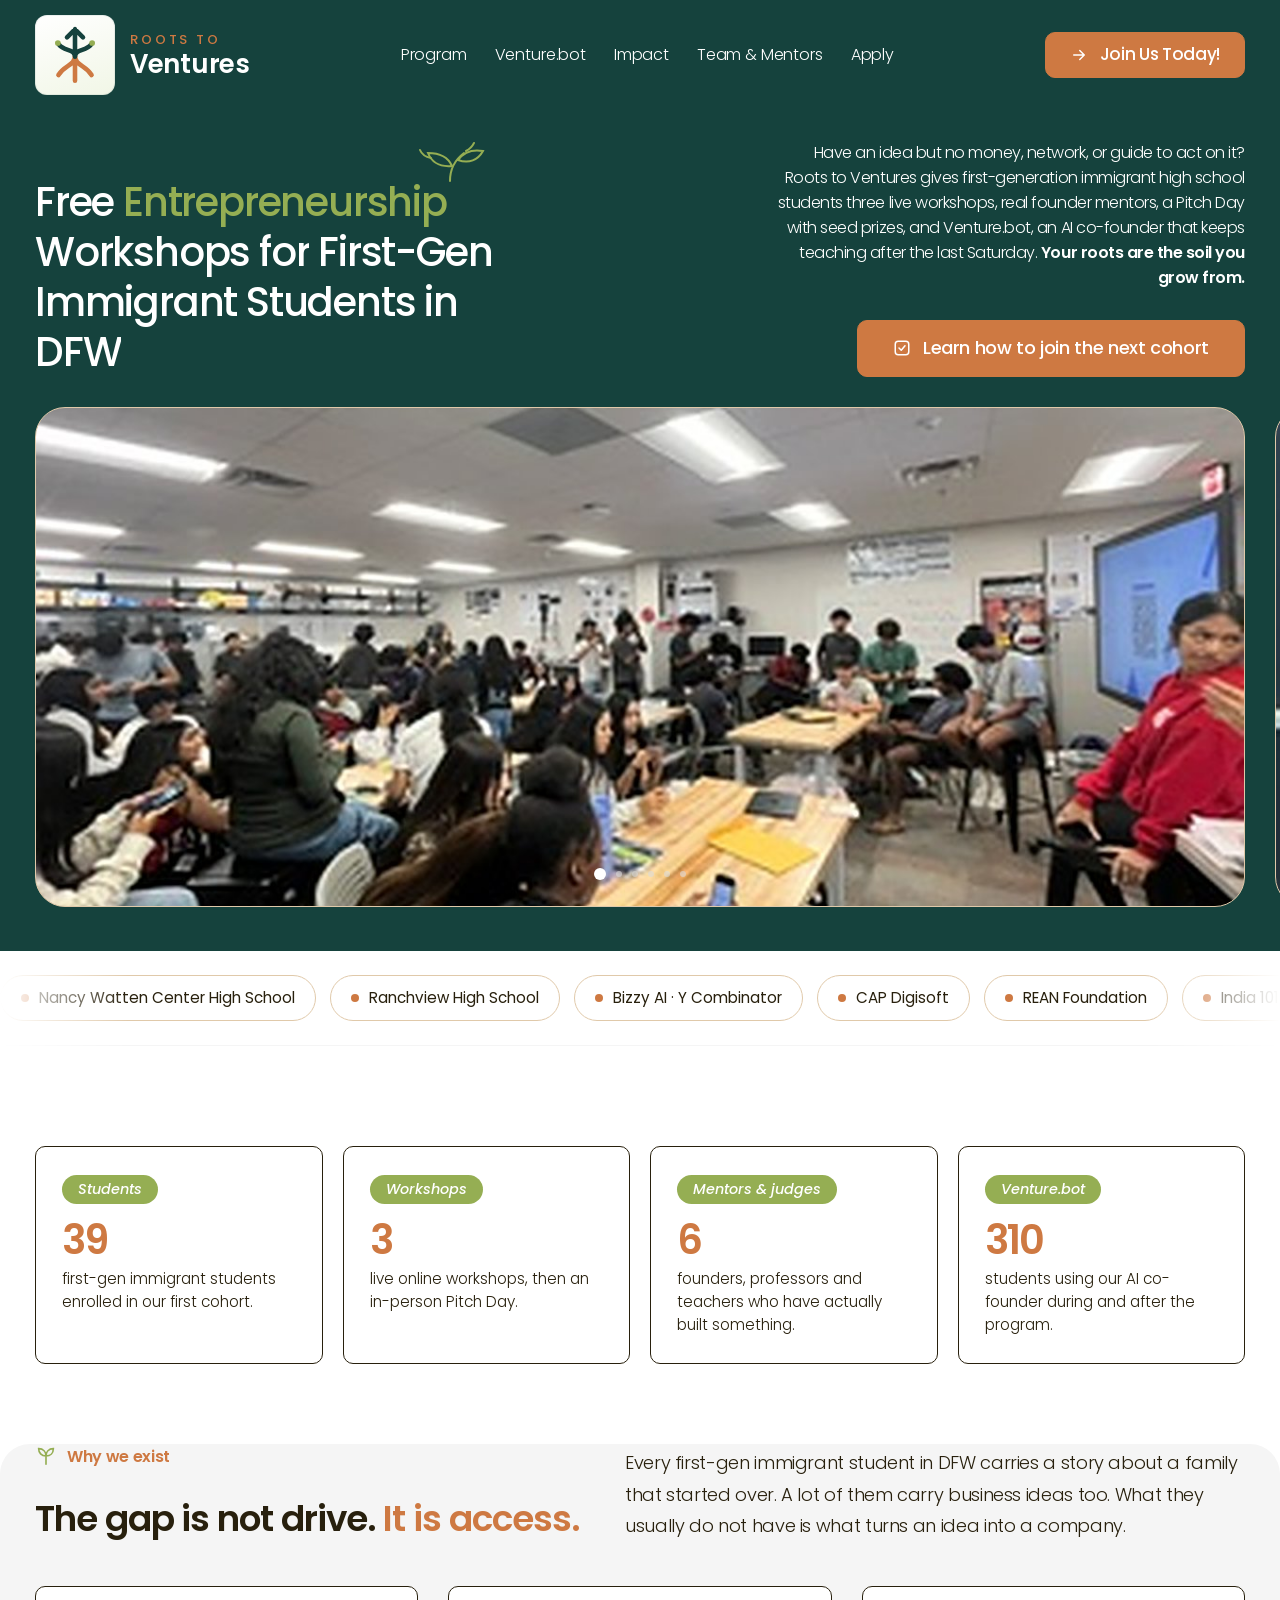
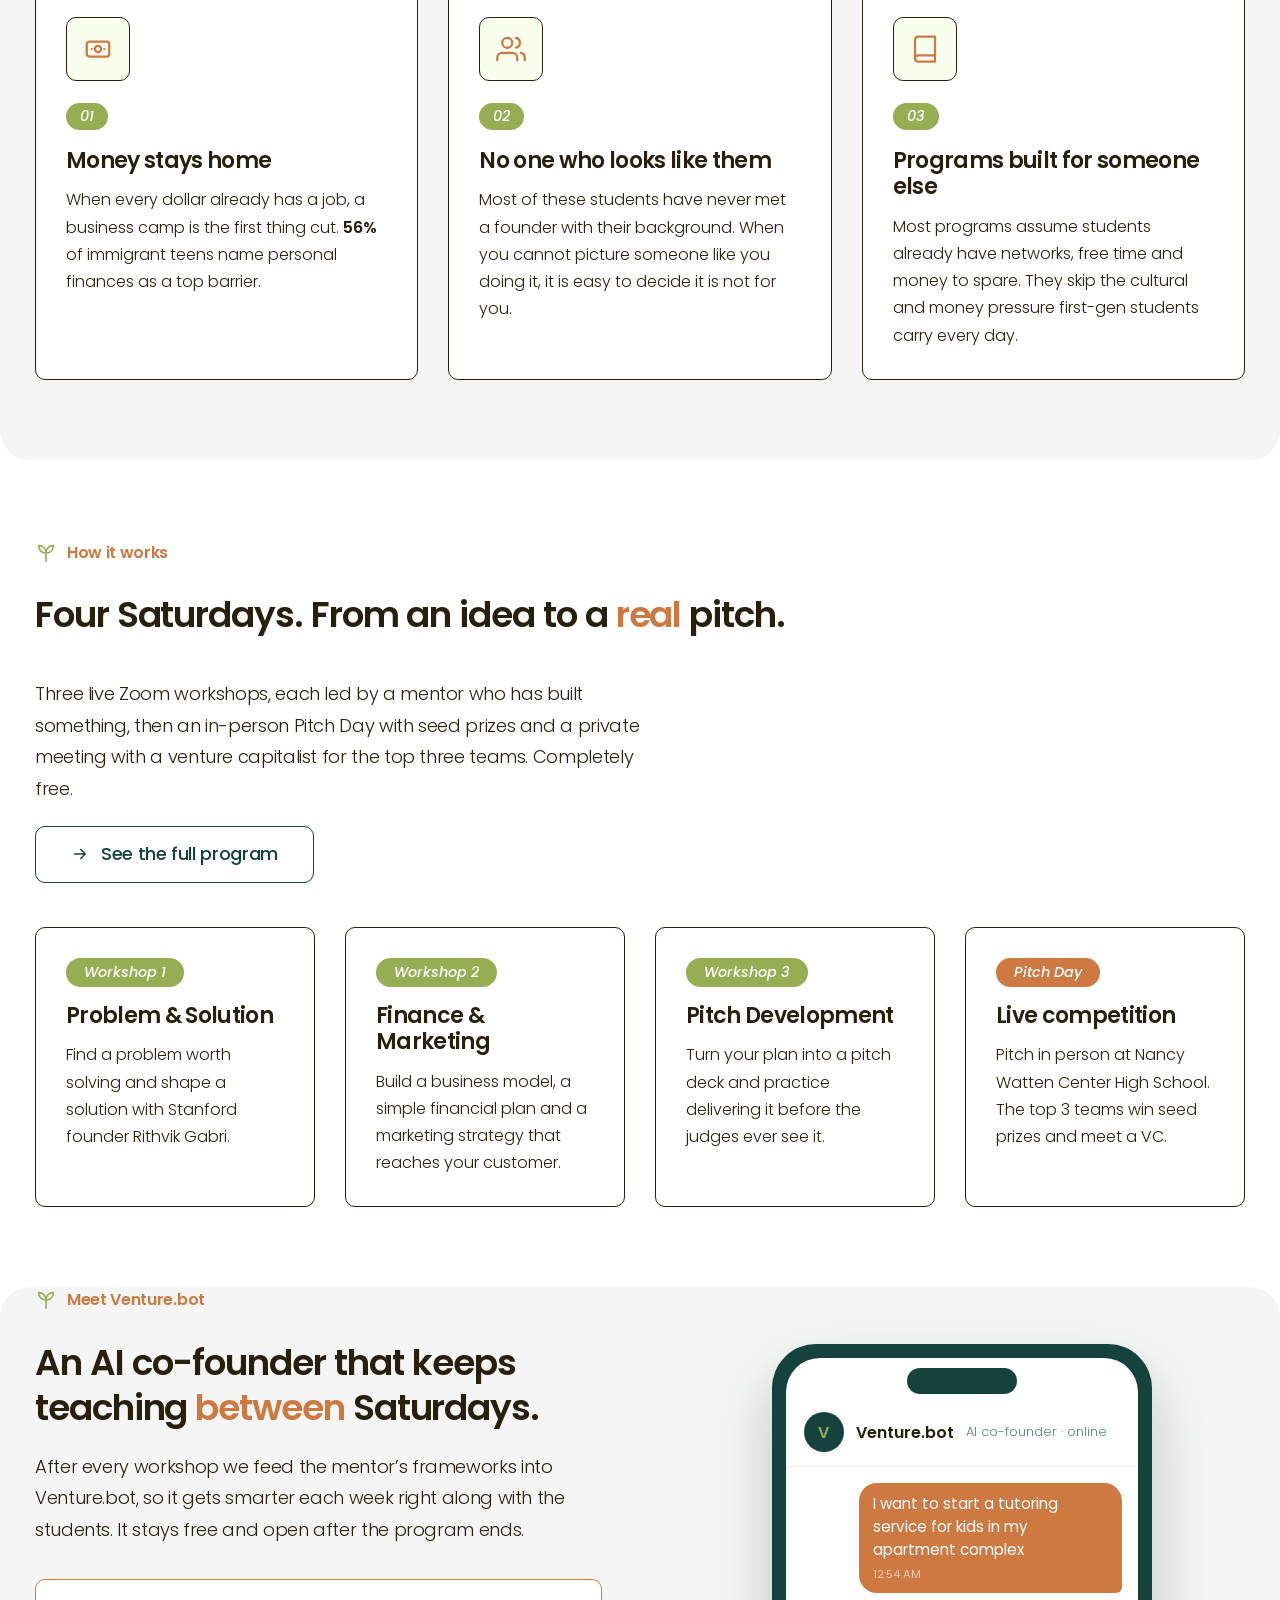
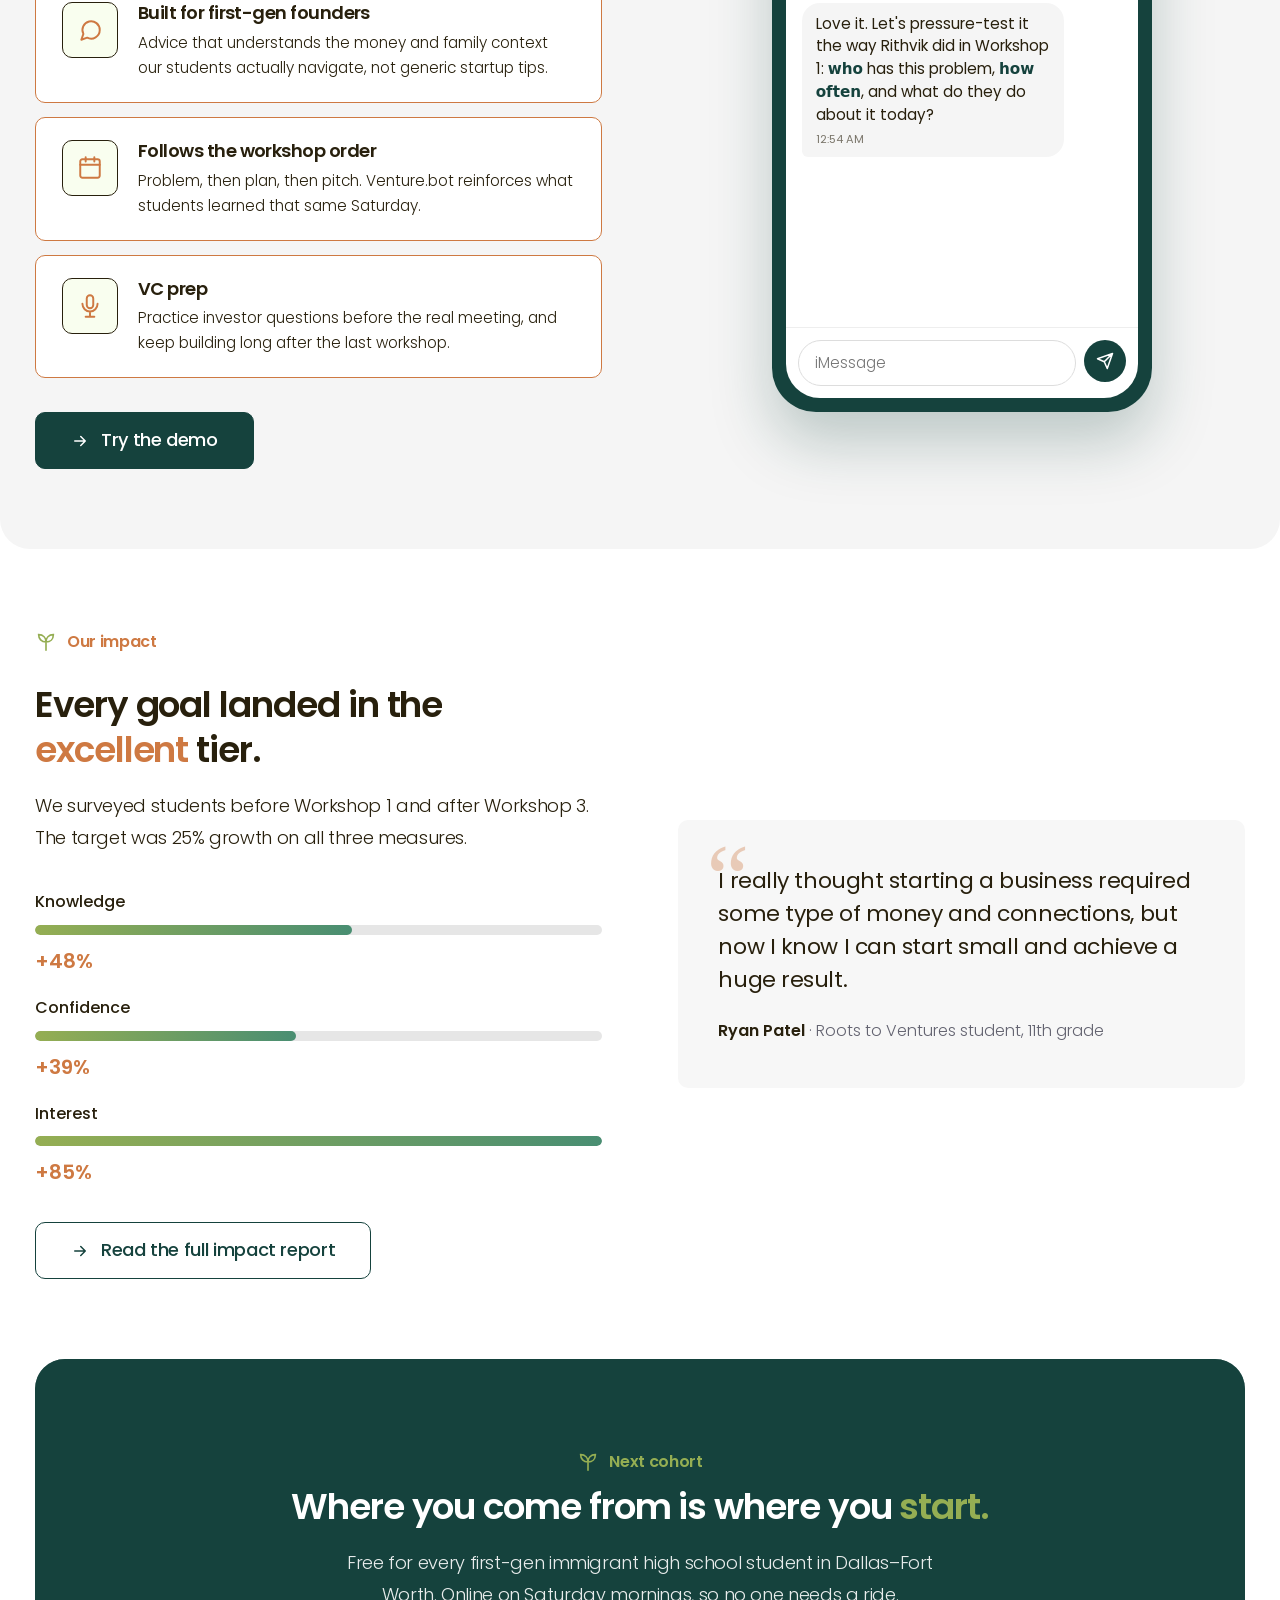
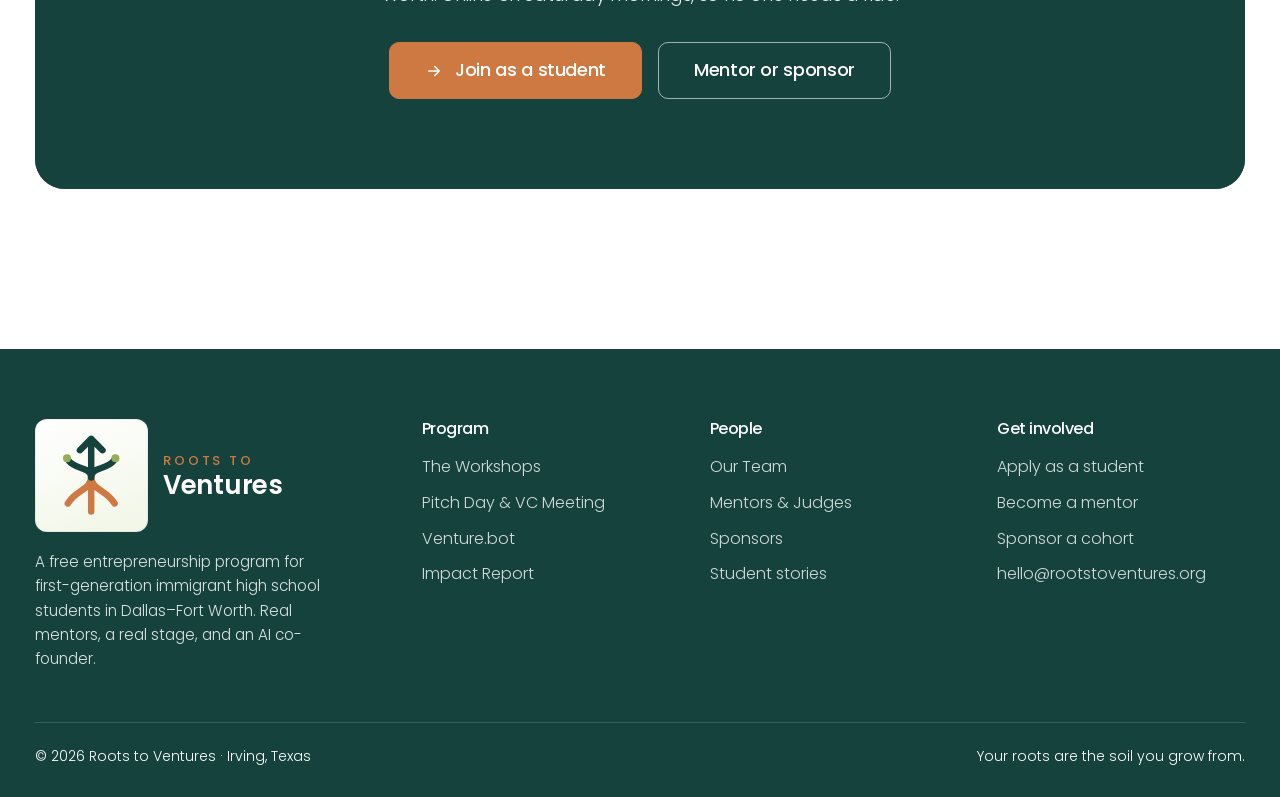
==== index.html @ cc00b189 "Use the supplied roots-to-ventures icon as the logo, recolored to the site palette - Header/footer m" ====
<!DOCTYPE html>
<html lang="en">
<head>
<meta charset="UTF-8">
<meta name="viewport" content="width=device-width, initial-scale=1.0">
<title>Roots to Ventures — Free entrepreneurship program for first-gen immigrant high school students in DFW</title>
<meta name="description" content="Roots to Ventures is a free, four-week entrepreneurship program for first-generation immigrant high school students across Dallas–Fort Worth: three live workshops, real mentors, a live Pitch Day with seed prizes, and Venture.bot, an AI co-founder.">
<meta property="og:title" content="Roots to Ventures — Free entrepreneurship program for first-gen immigrant students">
<meta property="og:description" content="Roots to Ventures is a free, four-week entrepreneurship program for first-generation immigrant high school students across Dallas–Fort Worth: three live workshops, real mentors, a live Pitch Day with seed prizes, and Venture.bot, an AI co-founder.">
<meta property="og:type" content="website">
<link rel="icon" href="data:image/svg+xml,%3Csvg xmlns=%22http://www.w3.org/2000/svg%22 viewBox=%220 0 168 168%22%3E%3Crect width=%22168%22 height=%22168%22 rx=%2238%22 fill=%22%2315423d%22/%3E%3Cg transform=%22translate(22 22) scale(1.0333)%22 fill=%22none%22 stroke-width=%228%22 stroke-linecap=%22round%22 stroke-linejoin=%22round%22%3E%3Cpath d=%22M60 60V104M60 60c0 18-18 16-29 34M60 60c0 18 18 16 29 34%22 stroke=%22%23ce7942%22/%3E%3Cpath d=%22M60 62V14M46 28l14-14 14 14M60 62c0-14-19-9-28-21M60 62c0-14 19-9 28-21%22 stroke=%22%23f3f6ef%22/%3E%3Ccircle cx=%2230%22 cy=%2238%22 r=%225%22 fill=%22%2395ae53%22 stroke=%22none%22/%3E%3Ccircle cx=%2290%22 cy=%2238%22 r=%225%22 fill=%22%2395ae53%22 stroke=%22none%22/%3E%3C/g%3E%3C/svg%3E">
<link rel="preconnect" href="https://fonts.googleapis.com">
<link rel="preconnect" href="https://fonts.gstatic.com" crossorigin>
<link href="https://fonts.googleapis.com/css2?family=Poppins:ital,wght@0,300;0,400;0,500;0,600;0,700;1,400;1,500&display=swap" rel="stylesheet">
<link rel="stylesheet" href="assets/css/styles.css">
<noscript><style>.reveal, .reveal-words .w span { opacity: 1 !important; transform: none !important; }</style></noscript>
</head>
<body>
<div class="scroll-progress"></div>

<header class="nav">
  <div class="container nav-inner">
    <a class="brand" href="index.html" aria-label="Roots to Ventures home">
      <span class="brand-mark"><svg viewBox="4 3 112 112" fill="none" stroke-width="8" stroke-linecap="round" stroke-linejoin="round" aria-hidden="true"><path d="M60 60V104M60 60c0 18-18 16-29 34M60 60c0 18 18 16 29 34" stroke="#ce7942"/><path d="M60 62V14M46 28l14-14 14 14M60 62c0-14-19-9-28-21M60 62c0-14 19-9 28-21" stroke="#15423d"/><circle cx="30" cy="38" r="5" fill="#95ae53" stroke="none"/><circle cx="90" cy="38" r="5" fill="#95ae53" stroke="none"/></svg></span>
      <span class="brand-text"><small>Roots to</small>Ventures</span>
    </a>
    <nav class="nav-links" aria-label="Primary">
      <a href="program.html">Program</a>
      <a href="venture-bot.html">Venture.bot</a>
      <a href="impact.html">Impact</a>
      <a href="team.html">Team &amp; Mentors</a>
      <a href="apply.html">Apply</a>
    </nav>
    <div class="nav-cta">
      <a class="btn btn-ghost" href="venture-bot.html">Try Venture.bot</a>
      <a class="btn btn-primary" href="apply.html">Join Us Today! <svg viewBox="0 0 24 24" fill="none" stroke="currentColor" stroke-width="2" stroke-linecap="round" stroke-linejoin="round"><path d="M5 12h14M13 6l6 6-6 6"/></svg></a>
      <button class="nav-toggle" aria-label="Menu" aria-expanded="false"><span></span><span></span><span></span></button>
    </div>
  </div>
</header>
<main>
<!-- ============ HERO ============ -->
<section class="hero">
  <div class="container">
    <div class="hero-top">
      <div class="hero-left">
        <h1 class="display h-xl reveal-words">Free <em>Entrepreneurship</em> Workshops for First-Gen Immigrant Students in DFW</h1>
      </div>
      <div class="hero-right">
        <p class="lead reveal" data-delay="1">Have an idea but no money, network, or guide to act on it? Roots to Ventures gives first-generation immigrant high school students three live workshops, real founder mentors, a Pitch Day with seed prizes, and Venture.bot, an AI co-founder that keeps teaching after the last Saturday. <strong>Your roots are the soil you grow from.</strong></p>
        <div class="btn-group reveal" data-delay="2">
          <a class="btn btn-primary btn-lg" href="apply.html"><svg viewBox="0 0 24 24" fill="none" stroke="currentColor" stroke-width="2" stroke-linecap="round" stroke-linejoin="round"><rect x="3" y="3" width="18" height="18" rx="4"/><path d="M8 12l3 3 5-6"/></svg> Learn how to join the next cohort</a>
        </div>
      </div>
    </div>
    <div class="carousel" data-rotator data-interval="7000" aria-roledescription="carousel" aria-label="Photos from the Roots to Ventures program">
      <div class="carousel-viewport">
        <div class="carousel-track">
          <div class="hero-slide" data-src="assets/img/hero/workshop-room.jpg" data-caption="Students at a Roots to Ventures workshop" style="background-position:center 55%"></div>
          <div class="hero-slide" data-src="assets/img/hero/presenting.jpg" data-caption="A student presenting his idea" style="background-position:center 40%"></div>
          <div class="hero-slide" data-src="assets/img/hero/project-discussion.jpg" data-caption="Talking through a project board" style="background-position:center 50%"></div>
          <div class="hero-slide" data-src="assets/img/hero/team-portrait.jpg" data-caption="A student team" style="background-position:center 35%"></div>
          <div class="hero-slide" data-src="assets/img/hero/feedback.jpg" data-caption="Getting feedback on a pitch" style="background-position:center 8%"></div>
          <div class="hero-slide" data-src="assets/img/hero/three-founders.jpg" data-caption="Three student founders" style="background-position:center 5%"></div>
        </div>
      </div>
      <div class="hero-dots" aria-label="Choose slide"></div>
    </div>
  </div>
</section>

<!-- ============ MARQUEE ============ -->
<div class="marquee" aria-hidden="true">
  <div class="marquee-track">
    <span class="marquee-item"><i></i>Nancy Watten Center High School</span>
    <span class="marquee-item"><i></i>Ranchview High School</span>
    <span class="marquee-item"><i></i>Bizzy AI · Y Combinator</span>
    <span class="marquee-item"><i></i>CAP Digisoft</span>
    <span class="marquee-item"><i></i>REAN Foundation</span>
    <span class="marquee-item"><i></i>India 101 Restaurant</span>
    <span class="marquee-item"><i></i>Kumon Math and Reading Center</span>
    <span class="marquee-item"><i></i>Patel Brothers Grocery</span>
    <span class="marquee-item"><i></i>Pear VC</span>
    <span class="marquee-item"><i></i>Foundation Capital</span>
    <span class="marquee-item"><i></i>Nancy Watten Center High School</span>
    <span class="marquee-item"><i></i>Ranchview High School</span>
    <span class="marquee-item"><i></i>Bizzy AI · Y Combinator</span>
  </div>
</div>

<!-- ============ STATS ============ -->

<!-- ============ AT A GLANCE ============ -->
<section class="section" style="padding-top:clamp(60px,8vw,100px)">
  <div class="container">
    <div class="stats reveal">
      <div class="stat"><span class="tag">Students</span><span class="num"><span data-count="39">0</span></span><span class="lbl">first-gen immigrant students enrolled in our first cohort.</span></div>
      <div class="stat"><span class="tag">Workshops</span><span class="num"><span data-count="3">0</span></span><span class="lbl">live online workshops, then an in-person Pitch Day.</span></div>
      <div class="stat"><span class="tag">Mentors &amp; judges</span><span class="num"><span data-count="6">0</span></span><span class="lbl">founders, professors and teachers who have actually built something.</span></div>
      <div class="stat"><span class="tag">Venture.bot</span><span class="num"><span data-count="312">0</span></span><span class="lbl">students using our AI co-founder during and after the program.</span></div>
    </div>
  </div>
</section>

<!-- ============ WHY ============ -->
<section class="section light" id="why">
  <div class="container">
    <div class="section-head split">
      <div>
        <span class="eyebrow reveal">Why we exist</span>
        <h2 class="display h-lg reveal-words" style="margin-top:18px">The gap is not drive. <em>It is access.</em></h2>
      </div>
      <p class="lead reveal" data-delay="1">Every first-gen immigrant student in DFW carries a story about a family that started over. A lot of them carry business ideas too. What they usually do not have is what turns an idea into a company.</p>
    </div>
    <div class="grid g3">
      <article class="card reveal" data-tilt>
        <div class="icon"><svg viewBox="0 0 24 24" fill="none" stroke="currentColor" stroke-width="1.8" stroke-linecap="round" stroke-linejoin="round"><rect x="3" y="6" width="18" height="12" rx="2"/><circle cx="12" cy="12" r="2.5"/><path d="M7 12h.01M17 12h.01"/></svg></div>
        <span class="idx">01</span>
        <h3>Money stays home</h3>
        <p>When every dollar already has a job, a business camp is the first thing cut. <strong style="color:var(--ink)">56%</strong> of immigrant teens name personal finances as a top barrier.</p>
      </article>
      <article class="card reveal" data-delay="1" data-tilt>
        <div class="icon"><svg viewBox="0 0 24 24" fill="none" stroke="currentColor" stroke-width="1.8" stroke-linecap="round" stroke-linejoin="round"><path d="M17 21v-2a4 4 0 0 0-4-4H5a4 4 0 0 0-4 4v2"/><circle cx="9" cy="7" r="4"/><path d="M23 21v-2a4 4 0 0 0-3-3.9"/><path d="M16 3.1a4 4 0 0 1 0 7.8"/></svg></div>
        <span class="idx">02</span>
        <h3>No one who looks like them</h3>
        <p>Most of these students have never met a founder with their background. When you cannot picture someone like you doing it, it is easy to decide it is not for you.</p>
      </article>
      <article class="card reveal" data-delay="2" data-tilt>
        <div class="icon"><svg viewBox="0 0 24 24" fill="none" stroke="currentColor" stroke-width="1.8" stroke-linecap="round" stroke-linejoin="round"><path d="M4 19.5A2.5 2.5 0 0 1 6.5 17H20"/><path d="M6.5 2H20v20H6.5A2.5 2.5 0 0 1 4 19.5v-15A2.5 2.5 0 0 1 6.5 2z"/></svg></div>
        <span class="idx">03</span>
        <h3>Programs built for someone else</h3>
        <p>Most programs assume students already have networks, free time and money to spare. They skip the cultural and money pressure first-gen students carry every day.</p>
      </article>
    </div>
  </div>
</section>

<!-- ============ HOW IT WORKS ============ -->
<section class="section" id="program">
  <div class="container">
    <div class="section-head split">
      <div>
        <span class="eyebrow reveal">How it works</span>
        <h2 class="display h-lg reveal-words" style="margin-top:18px">Four Saturdays. From an idea to a <em>real</em> pitch.</h2>
      </div>
      <div class="reveal" data-delay="1">
        <p class="lead" style="margin-bottom:22px">Three live Zoom workshops, each led by a mentor who has built something, then an in-person Pitch Day with seed prizes and a private meeting with a venture capitalist for the top three teams. Completely free.</p>
        <a class="btn btn-ghost" href="program.html">See the full program <svg viewBox="0 0 24 24" fill="none" stroke="currentColor" stroke-width="2" stroke-linecap="round" stroke-linejoin="round"><path d="M5 12h14M13 6l6 6-6 6"/></svg></a>
      </div>
    </div>
    <div class="grid g4">
      <article class="card reveal" data-tilt>
        <span class="badge lime">Workshop 1</span>
        <h3 style="margin-top:16px">Problem &amp; Solution</h3>
        <p>Find a problem worth solving and shape a solution with Stanford founder Rithvik Gabri.</p>
      </article>
      <article class="card reveal" data-delay="1" data-tilt>
        <span class="badge lime">Workshop 2</span>
        <h3 style="margin-top:16px">Finance &amp; Marketing</h3>
        <p>Build a business model, a simple financial plan and a marketing strategy that reaches your customer.</p>
      </article>
      <article class="card reveal" data-delay="2" data-tilt>
        <span class="badge lime">Workshop 3</span>
        <h3 style="margin-top:16px">Pitch Development</h3>
        <p>Turn your plan into a pitch deck and practice delivering it before the judges ever see it.</p>
      </article>
      <article class="card reveal" data-delay="3" data-tilt>
        <span class="badge amber">Pitch Day</span>
        <h3 style="margin-top:16px">Live competition</h3>
        <p>Pitch in person at Nancy Watten Center High School. The top 3 teams win seed prizes and meet a VC.</p>
      </article>
    </div>
  </div>
</section>

<!-- ============ VENTURE.BOT ============ -->
<section class="section light" id="venture-bot">
  <div class="container">
    <div class="grid g2" style="gap:clamp(40px,6vw,90px);align-items:center">
      <div>
        <span class="eyebrow reveal">Meet Venture.bot</span>
        <h2 class="display h-lg reveal-words" style="margin:18px 0 20px">An AI co-founder that keeps teaching <em>between</em> Saturdays.</h2>
        <p class="lead reveal" data-delay="1" style="margin-bottom:34px">After every workshop we feed the mentor’s frameworks into Venture.bot, so it gets smarter each week right along with the students. It stays free and open after the program ends.</p>
        <div class="feature-list reveal" data-delay="2">
          <div class="feature">
            <div class="icon"><svg viewBox="0 0 24 24" fill="none" stroke="currentColor" stroke-width="1.8" stroke-linecap="round" stroke-linejoin="round"><path d="M21 12a8 8 0 0 1-11.6 7.1L4 21l1.9-5.4A8 8 0 1 1 21 12z"/></svg></div>
            <div><h3>Built for first-gen founders</h3><p>Advice that understands the money and family context our students actually navigate, not generic startup tips.</p></div>
          </div>
          <div class="feature">
            <div class="icon"><svg viewBox="0 0 24 24" fill="none" stroke="currentColor" stroke-width="1.8" stroke-linecap="round" stroke-linejoin="round"><rect x="3" y="4" width="18" height="17" rx="2"/><path d="M3 9h18M8 2v4M16 2v4"/></svg></div>
            <div><h3>Follows the workshop order</h3><p>Problem, then plan, then pitch. Venture.bot reinforces what students learned that same Saturday.</p></div>
          </div>
          <div class="feature">
            <div class="icon"><svg viewBox="0 0 24 24" fill="none" stroke="currentColor" stroke-width="1.8" stroke-linecap="round" stroke-linejoin="round"><rect x="9" y="2" width="6" height="12" rx="3"/><path d="M5 10a7 7 0 0 0 14 0M12 17v5M8 22h8"/></svg></div>
            <div><h3>VC prep</h3><p>Practice investor questions before the real meeting, and keep building long after the last workshop.</p></div>
          </div>
        </div>
        <div class="btn-group" style="margin-top:34px">
          <a class="btn btn-dark btn-lg reveal" data-delay="3" href="venture-bot.html">Try the demo <svg viewBox="0 0 24 24" fill="none" stroke="currentColor" stroke-width="2" stroke-linecap="round" stroke-linejoin="round"><path d="M5 12h14M13 6l6 6-6 6"/></svg></a>
        </div>
      </div>
      <div class="reveal" data-delay="1">
        <div class="phone">
          <div class="phone-screen">
            <div class="chat-header">
              <div class="chat-avatar">V</div>
              <div class="name">Venture.bot</div>
              <div class="sub">AI co-founder · online</div>
            </div>
            <div class="chat-body" data-chat data-intro='[["me","I want to start a tutoring service for kids in my apartment complex"],["bot","Love it. Let&#39;s pressure-test it the way Rithvik did in Workshop 1: <b>who</b> has this problem, <b>how often</b>, and what do they do about it today?"],["me","Parents who work weekends. They can&#39;t afford the big tutoring centers."],["bot","That&#39;s a real gap. Next: what would a family pay per session, and what does it cost you to deliver it? Let&#39;s sketch the numbers before Workshop 2."]]'></div>
            <form class="chat-input"><input type="text" placeholder="iMessage" aria-label="Message Venture.bot"><button type="submit" aria-label="Send"><svg viewBox="0 0 24 24" fill="none" stroke="currentColor" stroke-width="2" stroke-linecap="round" stroke-linejoin="round"><path d="M22 2L11 13M22 2l-7 20-4-9-9-4z"/></svg></button></form>
          </div>
        </div>
      </div>
    </div>
  </div>
</section>

<!-- ============ IMPACT SNAPSHOT ============ -->
<section class="section" id="impact">
  <div class="container">
    <div class="grid g2" style="gap:clamp(40px,6vw,90px);align-items:center">
      <div>
        <span class="eyebrow reveal">Our impact</span>
        <h2 class="display h-lg reveal-words" style="margin-top:18px">Every goal landed in the <em>excellent</em> tier.</h2>
        <p class="lead reveal" data-delay="1" style="margin-top:18px">We surveyed students before Workshop 1 and after Workshop 3. The target was 25% growth on all three measures.</p>
        <div class="growth reveal" data-delay="2" style="margin-top:36px">
          <div class="row"><span class="lbl">Knowledge</span><div class="bar"><span style="--w:56%"></span></div><span class="val">+48%</span></div>
          <div class="row"><span class="lbl">Confidence</span><div class="bar"><span style="--w:46%"></span></div><span class="val">+39%</span></div>
          <div class="row"><span class="lbl">Interest</span><div class="bar"><span style="--w:100%"></span></div><span class="val">+85%</span></div>
        </div>
        <div class="btn-group" style="margin-top:34px">
          <a class="btn btn-ghost reveal" data-delay="3" href="impact.html">Read the full impact report <svg viewBox="0 0 24 24" fill="none" stroke="currentColor" stroke-width="2" stroke-linecap="round" stroke-linejoin="round"><path d="M5 12h14M13 6l6 6-6 6"/></svg></a>
        </div>
      </div>
      <div class="quote reveal" data-delay="1">
        <blockquote>I really thought starting a business required some type of money and connections, but now I know I can start small and achieve a huge result.</blockquote>
        <cite><b>Ryan Patel</b> · Roots to Ventures student, 11th grade</cite>
      </div>
    </div>
  </div>
</section>

<!-- ============ CTA ============ -->
<section class="section">
  <div class="container">
    <div class="cta reveal">
      <div class="bg" style="background-image:url('https://images.unsplash.com/photo-1515187029135-18ee286d815b?w=2000&q=80&auto=format&fit=crop')"></div>
      <div class="shade"></div>
      <div class="container">
      <span class="eyebrow">Next cohort</span>
      <h2 class="display h-lg">Where you come from is where you <em>start.</em></h2>
      <p class="lead">Free for every first-gen immigrant high school student in Dallas–Fort Worth. Online on Saturday mornings, so no one needs a ride.</p>
      <div class="btn-group" style="justify-content:center">
        <a class="btn btn-primary btn-lg" href="apply.html">Join as a student <svg viewBox="0 0 24 24" fill="none" stroke="currentColor" stroke-width="2" stroke-linecap="round" stroke-linejoin="round"><path d="M5 12h14M13 6l6 6-6 6"/></svg></a>
        <a class="btn btn-ghost btn-lg" href="apply.html#mentor">Mentor or sponsor</a>
      </div>
      </div>
    </div>
  </div>
</section>
</main>
<footer class="footer">
  <div class="container">
    <p class="big">Roots to Ventures</p>
    <div class="footer-grid">
      <div>
        <a class="brand" href="index.html"><span class="brand-mark"><svg viewBox="4 3 112 112" fill="none" stroke-width="8" stroke-linecap="round" stroke-linejoin="round" aria-hidden="true"><path d="M60 60V104M60 60c0 18-18 16-29 34M60 60c0 18 18 16 29 34" stroke="#ce7942"/><path d="M60 62V14M46 28l14-14 14 14M60 62c0-14-19-9-28-21M60 62c0-14 19-9 28-21" stroke="#15423d"/><circle cx="30" cy="38" r="5" fill="#95ae53" stroke="none"/><circle cx="90" cy="38" r="5" fill="#95ae53" stroke="none"/></svg></span><span class="brand-text"><small>Roots to</small>Ventures</span></a>
        <p style="color:var(--muted);margin-top:18px;max-width:34ch;font-size:0.95rem">A free entrepreneurship program for first-generation immigrant high school students in Dallas–Fort Worth. Real mentors, a real stage, and an AI co-founder.</p>
      </div>
      <div>
        <h4>Program</h4>
        <ul>
          <li><a href="program.html">The Workshops</a></li>
          <li><a href="program.html#pitch-day">Pitch Day &amp; VC Meeting</a></li>
          <li><a href="venture-bot.html">Venture.bot</a></li>
          <li><a href="impact.html">Impact Report</a></li>
        </ul>
      </div>
      <div>
        <h4>People</h4>
        <ul>
          <li><a href="team.html">Our Team</a></li>
          <li><a href="team.html#mentors">Mentors &amp; Judges</a></li>
          <li><a href="team.html#sponsors">Sponsors</a></li>
          <li><a href="impact.html#quotes">Student stories</a></li>
        </ul>
      </div>
      <div>
        <h4>Get involved</h4>
        <ul>
          <li><a href="apply.html">Apply as a student</a></li>
          <li><a href="apply.html#mentor">Become a mentor</a></li>
          <li><a href="apply.html#partner">Sponsor a cohort</a></li>
          <li><a href="mailto:hello@rootstoventures.org">hello@rootstoventures.org</a></li>
        </ul>
      </div>
    </div>
    <div class="footer-bottom">
      <span>© <span data-year></span> Roots to Ventures · Irving, Texas</span>
      <span>Your roots are the soil you grow from.</span>
    </div>
  </div>
</footer>
<script src="assets/js/main.js"></script>
</body>
</html>
---- assets/css/styles.css ----
/* Root to Ventures — design system modelled on zenithspeechdebate.com
   Deep green #15423d surfaces, orange #ce7942 accents, lime #95ae53 highlights,
   Poppins type, white body, 10px bordered cards, 30px rounded section bands. */
:root {
  --green: #15423d;
  --green-2: #498e72;
  --green-3: #0f332f;
  --orange: #ce7942;
  --orange-2: #b8652f;
  --lime: #95ae53;
  --lime-bg: #f9feef;
  --tan: #e0c9aa;
  --ink: #28200d;
  --text: #282828;
  --muted: #636370;
  --grey: #f5f5f5;
  --grey-2: #f7f7f7;
  --line: #28200d;
  --white: #fff;
  --font-display: "Poppins", system-ui, sans-serif;
  --font-body: "Poppins", system-ui, sans-serif;
  --container: 1290px;
  --gutter: 35px;
  --r: 10px;
  --r-lg: 30px;
  --ease-out: cubic-bezier(.22,1,.36,1);
  --ease-in-out: cubic-bezier(.65,0,.35,1);
  /* legacy aliases used by inline styles in markup */
  --cream: #fff; --cream-2: #f5f5f5; --sand: #e0c9aa; --amber: #ce7942; --amber-deep: #b8652f;
  --forest-900: #15423d; --forest-800: #15423d; --forest-700: #1a4f49; --moss: #498e72; --lime-dim: #95ae53; --ink-2: #636370;
}
*, *::before, *::after { box-sizing: border-box; }
html { scroll-behavior: smooth; -webkit-text-size-adjust: 100%; }
body {
  margin: 0; background: var(--white); color: var(--text);
  font-family: var(--font-body); font-weight: 300; font-size: 16px; line-height: 1.6;
  -webkit-font-smoothing: antialiased; -moz-osx-font-smoothing: grayscale; overflow-x: hidden;
}
img { max-width: 100%; display: block; }
a { color: inherit; text-decoration: none; }
button { font: inherit; color: inherit; background: none; border: 0; cursor: pointer; }
h1, h2, h3, h4 { margin: 0; color: var(--ink); font-weight: 600; letter-spacing: -.03em; line-height: 1.2; }
p { margin: 0; }
strong { font-weight: 600; }
::selection { background: var(--lime); color: var(--white); }

/* ---------- type ---------- */
.display { font-family: var(--font-display); font-weight: 600; letter-spacing: -.03em; color: var(--ink); }
.display em, .serif-em { font-style: normal; color: var(--orange); font-weight: 600; }
.h-xl { font-size: clamp(1.75rem, 3vw, 2.5rem); line-height: 1.25; }
.h-lg { font-size: clamp(1.75rem, 2.8vw, 2.5rem); line-height: 1.25; }
.h-md { font-size: clamp(1.35rem, 2vw, 1.625rem); line-height: 1.3; }
.h-sm { font-size: 1.25rem; }
.lead { font-size: 1.125rem; line-height: 1.75; font-weight: 300; color: var(--ink); letter-spacing: -.02em; max-width: 62ch; }
.lead strong { font-weight: 600; }
.eyebrow {
  display: inline-flex; align-items: center; gap: 10px; color: var(--orange);
  font-size: 1rem; font-weight: 600; letter-spacing: -.02em; margin-bottom: 10px;
}
.eyebrow::before {
  content: ""; width: 22px; height: 22px; flex: none;
  background: url("data:image/svg+xml,%3Csvg xmlns='http://www.w3.org/2000/svg' viewBox='0 0 24 24' fill='none' stroke='%2395ae53' stroke-width='1.8' stroke-linecap='round'%3E%3Cpath d='M12 21v-9M12 12c-5 0-8-3.5-8-8 5 0 8 3.5 8 8zM12 12c5 0 8-3.5 8-8-5 0-8 3.5-8 8z'/%3E%3C/svg%3E") no-repeat center / contain;
}
.eyebrow.amber { color: var(--green-2); }
.mono { font-family: var(--font-body); font-weight: 500; font-variant-numeric: tabular-nums; }

/* ---------- layout ---------- */
.container { width: 100%; max-width: var(--container); margin: 0 auto; padding: 0 var(--gutter); }
.section { padding: 80px 0; position: relative; }
.section + .section { padding-top: 0; }
.section-head { margin-bottom: 44px; max-width: 900px; }
.section-head.split { display: flex; justify-content: space-between; align-items: flex-end; gap: 40px; max-width: none; flex-wrap: wrap; }
.grid { display: grid; gap: 30px; }
.grid > * { min-width: 0; }
.g2 { grid-template-columns: repeat(2, minmax(0, 1fr)); }
.g3 { grid-template-columns: repeat(3, minmax(0, 1fr)); }
.g4 { grid-template-columns: repeat(4, minmax(0, 1fr)); }
@media (max-width: 1000px) { .g3, .g4 { grid-template-columns: repeat(2, minmax(0, 1fr)); } }
@media (max-width: 640px) { .g2, .g3, .g4 { grid-template-columns: minmax(0, 1fr); } }

/* grey rounded band (Zenith .why-zenith) */
.light {
  background: var(--grey); border-radius: var(--r-lg); max-width: 1600px; margin: 0 auto;
  padding: 80px 0; width: calc(100% - 0px);
}
.section.light + .section { padding-top: 80px; }
.section + .section.light { margin-top: 0; }
.light .lead { color: var(--ink); }

/* ---------- buttons ---------- */
.btn {
  display: inline-flex; align-items: center; justify-content: center; gap: 12px;
  font-family: var(--font-body); font-size: 1.125rem; font-weight: 500; letter-spacing: -.02em;
  color: var(--white); background: var(--orange); border: 1px solid var(--orange);
  min-height: 55px; padding: 13px 35px; border-radius: var(--r); text-decoration: none;
  transition: background .3s, border-color .3s, color .3s, transform .3s; white-space: nowrap;
}
.btn svg { width: 18px; height: 18px; order: -1; transition: transform .3s; }
.btn:hover svg { transform: translateX(-2px); }
.btn-primary { background: var(--orange); border-color: var(--orange); color: var(--white); }
.btn-primary:hover, .btn:hover { background: var(--white); border-color: var(--green); color: var(--green); }
.btn-ghost { background: var(--white); border-color: var(--green); color: var(--green); }
.btn-ghost:hover { background: var(--green); border-color: var(--green); color: var(--white); }
.btn-dark { background: var(--green); border-color: var(--green); color: var(--white); }
.btn-dark:hover { background: var(--white); color: var(--green); }
.btn-amber { background: var(--green-2); border-color: var(--green-2); color: var(--white); }
.btn-amber:hover { background: var(--white); border-color: var(--green); color: var(--green); }
.btn-lg { min-height: 55px; }
.btn-group { display: flex; gap: 16px; flex-wrap: wrap; align-items: center; }
.light .btn-ghost { background: var(--white); }

/* ---------- header ---------- */
.nav { position: sticky; top: 0; z-index: 50; background: var(--green); padding: 15px 0; transition: padding .3s; }
.nav.scrolled { padding: 10px 0; box-shadow: 0 6px 24px rgba(0,0,0,.18); }
.nav-inner { display: flex; align-items: center; justify-content: space-between; gap: 30px; }
.brand { display: flex; align-items: center; gap: 15px; color: var(--orange); font-family: "Helvetica", Arial, sans-serif; font-size: 1.375rem; line-height: 1.1; letter-spacing: .075em; font-weight: 400; max-width: 300px; }
.brand-mark {
  width: 80px; height: 80px; flex: none; border-radius: 12px; background: var(--white);
  display: grid; place-items: center; color: var(--green); transition: width .3s, height .3s;
  background-image: linear-gradient(160deg, #fff 0%, #f1f6e6 100%);
  box-shadow: inset 0 0 0 1px rgba(21,66,61,.08);
}
.nav.scrolled .brand-mark { width: 56px; height: 56px; }
.brand-mark svg { width: 80%; height: 80%; }
.brand-text { display: flex; flex-direction: column; font-family: var(--font-display); font-size: 1.625rem; font-weight: 600; line-height: 1; letter-spacing: -.01em; color: var(--white); }
.brand-text small { font-size: .8125rem; font-weight: 500; letter-spacing: .22em; text-transform: uppercase; color: var(--orange); margin-bottom: 5px; }
.brand em { font-style: normal; color: var(--lime); }
.nav-links { display: flex; align-items: center; gap: 28px; }
.nav-links a { color: var(--white); font-size: 1rem; font-weight: 300; letter-spacing: -.01em; position: relative; padding: 4px 0; transition: color .3s; }
.nav-links a::after { content: ""; position: absolute; left: 0; right: 0; bottom: -2px; height: 1px; background: var(--orange); transform: scaleX(0); transform-origin: left; transition: transform .3s; }
.nav-links a:hover::after, .nav-links a.active::after { transform: scaleX(1); }
.nav-links a.active { font-weight: 500; }
.nav-cta { display: flex; align-items: center; gap: 14px; }
.nav .btn { min-height: 46px; padding: 8px 24px; font-size: 1.0625rem; }
.nav .btn-ghost { display: none; }
.nav-toggle { display: none; width: 44px; height: 44px; flex-direction: column; justify-content: center; align-items: center; gap: 6px; }
.nav-toggle span { display: block; width: 28px; height: 3px; background: var(--white); border-radius: 2px; transition: transform .3s, opacity .3s; }
.nav.open .nav-toggle span:nth-child(1) { transform: translateY(9px) rotate(45deg); }
.nav.open .nav-toggle span:nth-child(2) { opacity: 0; }
.nav.open .nav-toggle span:nth-child(3) { transform: translateY(-9px) rotate(-45deg); }
@media (max-width: 1100px) {
  .nav-links { gap: 18px; }
  .nav-links a { font-size: .95rem; }
}
@media (max-width: 960px) {
  .nav { padding: 18px 0; }
  .brand { font-size: 0; gap: 0; }
  .nav .brand-text { display: none; }
  .brand-mark, .nav.scrolled .brand-mark { width: 50px; height: 50px; }
  .nav-links {
    position: absolute; left: 0; right: 0; top: 100%; background: var(--green);
    flex-direction: column; align-items: flex-start; gap: 0; padding: 10px 35px 30px;
    display: none; border-top: 1px solid rgba(255,255,255,.12); box-shadow: 0 20px 40px rgba(0,0,0,.25);
    max-height: calc(100vh - 100%); max-height: calc(100dvh - 100%); overflow-y: auto; overscroll-behavior: contain;
  }
  .nav-links a { font-size: 1.25rem; padding: 14px 0; width: 100%; border-bottom: 1px solid rgba(255,255,255,.1); }
  .nav-links a::after { display: none; }
  .nav.open .nav-links { display: flex; }
  .nav-toggle { display: flex; }
  .nav .btn { font-size: 1.125rem; padding: 8px 22px; min-height: 48px; border-radius: 10px; }
  .nav .btn svg { display: none; }
}

/* ---------- home hero (Zenith banner-home) ---------- */
.hero { background: var(--green); padding: 30px 0 70px; position: relative; overflow: hidden; color: var(--white); }
.hero-top { display: flex; justify-content: space-between; align-items: flex-end; gap: 40px; margin-bottom: 30px; }
.hero-left, .hero-right { width: 100%; max-width: 470px; }
.hero h1 { color: var(--white); font-size: 2.5rem; line-height: 3.125rem; font-weight: 500; letter-spacing: -.03em; position: relative; }
.hero h1 em, .hero h1 strong { color: var(--lime); font-weight: 500; font-style: normal; }
.hero h1::after {
  content: ""; position: absolute; top: -37px; right: 20px; width: 71px; height: 42px;
  background: url("data:image/svg+xml,%3Csvg xmlns='http://www.w3.org/2000/svg' viewBox='0 0 71 42' fill='none' stroke='%2395ae53' stroke-width='2' stroke-linecap='round'%3E%3Cpath d='M36 41c0-12 6-22 14-28'/%3E%3Cpath d='M44 20c6-8 14-11 25-9-5 9-14 13-25 9z'/%3E%3Cpath d='M38 26c-4-9-12-13-24-13 4 10 13 14 24 13z'/%3E%3Cpath d='M6 10c2 5 6 7 11 8'/%3E%3Cpath d='M60 3c-2 4-4 6-8 8'/%3E%3C/svg%3E") no-repeat center / contain;
}
.hero .lead { color: var(--white); font-size: 1rem; line-height: 1.5625rem; font-weight: 300; letter-spacing: -.03em; text-align: right; margin: 0 0 30px auto; max-width: none; }
.hero .lead strong { color: var(--white); font-weight: 600; }
.hero .btn-group { justify-content: flex-end; }
.hero .btn-ghost { background: transparent; border-color: rgba(255,255,255,.6); color: var(--white); }
.hero .btn-ghost:hover { background: var(--white); color: var(--green); border-color: var(--white); }
.pill { display: none; }
.hero-aside { display: none; }
.hero-glass { display: none; }

/* carousel (tiny-slider look-alike): slides 100% of container + 30px gutter, next slide peeks on the right */
.carousel { position: relative; }
.carousel-viewport { overflow: visible; }
.carousel-track { display: flex; gap: 30px; will-change: transform; transition: transform .7s var(--ease-in-out); }
.carousel-track.no-anim { transition: none; }
.hero-slide {
  flex: 0 0 100%; width: 100%; height: 500px; max-height: 500px; border-radius: 30px; overflow: hidden;
  border: 1px solid var(--tan); background: #0f332f center / cover no-repeat; position: relative;
}
.hero-slide img { width: 100%; height: 100%; object-fit: cover; }
.hero-dots { display: flex; justify-content: center; align-items: center; gap: 10px; height: 14px; margin-top: -40px; position: relative; z-index: 3; }
.hero-dots button { width: 6px; height: 6px; border-radius: 50%; background: #dbdbdb; opacity: .6; padding: 0; transition: .3s; }
.hero-dots button.active { width: 12px; height: 12px; background: var(--white); opacity: 1; }
.hero-caption { display: none; }
@media (max-width: 960px) {
  .hero { padding: 41px 0 50px; border-radius: 0 0 10px 10px; }
  .hero-top { flex-direction: column; align-items: flex-start; gap: 40px; margin-bottom: 50px; }
  .hero-left, .hero-right { max-width: 100%; }
  .hero h1 { font-size: 1.75rem; line-height: 2.5rem; }
  .hero h1::after { top: -27px; right: 7px; width: 54px; height: 32px; }
  .hero .lead { text-align: left; margin-left: 0; }
  .hero .btn-group { justify-content: flex-start; }
  .hero .btn-group .btn { width: 100%; white-space: normal; }
  .hero-slide { height: auto; aspect-ratio: 4 / 3; max-height: 340px; border-radius: 10px; }
  .carousel-track { gap: 15px; }
  .hero-dots { margin-top: 18px; }
  .hero-dots button { background: rgba(255,255,255,.5); }
}

/* ---------- inner page hero ---------- */
.page-hero { background: var(--green); color: var(--white); padding: 30px 0 70px; position: relative; overflow: hidden; }
.page-hero .glow { display: none; }
.page-hero .container { display: grid; grid-template-columns: minmax(0, 1fr) minmax(0, 470px); column-gap: 60px; row-gap: 14px; align-items: end; }
.page-hero .breadcrumb, .page-hero .eyebrow { grid-column: 1 / -1; }
.page-hero .eyebrow { color: var(--lime); margin: 10px 0 0; }
.page-hero h1 { grid-column: 1; grid-row: span 2; color: var(--white); font-size: 2.5rem; line-height: 3.125rem; font-weight: 500; letter-spacing: -.03em; max-width: 560px; align-self: start; margin-top: 10px; }
.page-hero h1 em { color: var(--lime); font-weight: 500; }
.page-hero .lead { grid-column: 2; color: var(--white); font-size: 1rem; line-height: 1.5625rem; text-align: right; max-width: none; margin: 0; }
.page-hero .lead strong { color: var(--white); }
.page-hero .btn-group { grid-column: 2; justify-content: flex-end; margin-top: 8px !important; }
.page-hero .btn-ghost { background: transparent; border-color: rgba(255,255,255,.6); color: var(--white); }
.page-hero .btn-ghost:hover { background: var(--white); color: var(--green); border-color: var(--white); }
.breadcrumb { display: flex; gap: 10px; font-size: .9rem; color: rgba(255,255,255,.75); font-weight: 300; }
.breadcrumb a:hover { color: var(--white); text-decoration: underline; }
@media (max-width: 960px) {
  .page-hero { padding: 41px 0 50px; border-radius: 0 0 10px 10px; }
  .page-hero .container { grid-template-columns: 1fr; }
  .page-hero h1, .page-hero .lead, .page-hero .btn-group { grid-column: 1; }
  .page-hero h1 { grid-row: auto; font-size: 1.75rem; line-height: 2.5rem; }
  .page-hero .lead { text-align: left; }
  .page-hero .btn-group { justify-content: flex-start; }
}

/* ---------- marquee ---------- */
.marquee { overflow: hidden; padding: 24px 0; border-bottom: 1px solid var(--grey); -webkit-mask-image: linear-gradient(90deg, transparent, #000 10%, #000 90%, transparent); mask-image: linear-gradient(90deg, transparent, #000 10%, #000 90%, transparent); }
.marquee-track { display: flex; gap: 14px; width: max-content; animation: marquee 50s linear infinite; }
.marquee:hover .marquee-track { animation-play-state: paused; }
.marquee-item { display: inline-flex; align-items: center; gap: 10px; padding: 10px 20px; border: 1px solid var(--tan); border-radius: 30px; font-size: .95rem; font-weight: 400; color: var(--ink); white-space: nowrap; background: var(--white); }
.marquee-item i { width: 8px; height: 8px; border-radius: 50%; background: var(--orange); }
@keyframes marquee { to { transform: translateX(-50%); } }

/* ---------- stats ---------- */
.stats { display: grid; grid-template-columns: repeat(4, 1fr); gap: 20px; }
.stat { background: var(--white); border: 1px solid var(--line); border-radius: var(--r); padding: 28px 26px 26px; position: relative; display: flex; flex-direction: column; gap: 8px; transition: border-color .3s, transform .3s; }
.stat:hover { border-color: var(--orange); transform: translateY(-3px); }
.stat .num { font-size: 2.5rem; font-weight: 600; color: var(--orange); letter-spacing: -.04em; line-height: 1; }
.stat .num sup { font-size: 1.25rem; color: var(--lime); }
.stat .lbl { font-size: .95rem; color: var(--ink); line-height: 1.5; }
.stat .tag { display: inline-flex; width: max-content; padding: 3px 16px; border-radius: 30px; background: var(--lime); color: var(--white); font-size: .9rem; font-style: italic; font-weight: 500; margin-bottom: 8px; }
@media (max-width: 1000px) { .stats { grid-template-columns: repeat(2, 1fr); } }
@media (max-width: 520px) { .stats { grid-template-columns: 1fr; } }

/* ---------- cards ---------- */
.card { background: var(--white); border: 1px solid var(--line); border-radius: var(--r); padding: 30px; position: relative; transition: border-color .3s, transform .3s, box-shadow .3s; }
.card:hover { border-color: var(--orange); box-shadow: 0 14px 30px rgba(40,32,13,.08); transform: translateY(-3px); }
.card .idx { display: inline-flex; width: max-content; padding: 2px 14px; border-radius: 30px; background: var(--lime); color: var(--white); font-size: .9rem; font-style: italic; font-weight: 500; margin-bottom: 18px; }
.card h3 { font-size: 1.375rem; margin-bottom: 12px; color: var(--ink); }
.card p { color: var(--ink); font-size: 1rem; line-height: 1.7; }
.card .icon { width: 64px; height: 64px; border-radius: var(--r); border: 1px solid var(--line); background: var(--lime-bg); display: grid; place-items: center; margin-bottom: 22px; color: var(--orange); }
.card .icon svg { width: 30px; height: 30px; }
.card.glow { background: var(--lime-bg); border-color: var(--lime); }
.card.mod .tag { color: var(--orange); font-size: .85rem; font-weight: 600; text-transform: uppercase; letter-spacing: .06em; }
.card.mod .idx { background: var(--orange); }
.card.mod h3 { font-size: 1.15rem; }
.card.mod p { font-size: .95rem; }
.card-img { position: relative; border-radius: var(--r); overflow: hidden; border: 1px solid var(--tan); min-height: 320px; background: var(--green); color: var(--white); }
.card-img img { position: absolute; inset: 0; width: 100%; height: 100%; object-fit: cover; transition: transform .8s var(--ease-out); }
.card-img:hover img { transform: scale(1.04); }
.card-img .overlay { position: absolute; inset: 0; background: linear-gradient(to top, rgba(21,66,61,.98) 0%, rgba(21,66,61,.88) 40%, rgba(21,66,61,.35) 72%, rgba(21,66,61,.1) 100%); }
.card-img .content { position: absolute; left: 0; right: 0; bottom: 0; padding: 30px; }
.card-img h3 { color: var(--white); font-size: 1.375rem; margin-bottom: 10px; }
.card-img p { color: rgba(255,255,255,.92); }
.card-img .eyebrow { color: var(--lime); }
.card-img .content .hero-glass { display: block; margin-top: 16px; color: var(--white); }
.bento { display: grid; grid-template-columns: repeat(12, 1fr); gap: 30px; }
.bento .span-8 { grid-column: span 8; } .bento .span-6 { grid-column: span 6; } .bento .span-12 { grid-column: span 12; }
.bento .span-7 { grid-column: span 7; } .bento .span-5 { grid-column: span 5; } .bento .span-4 { grid-column: span 4; }
@media (max-width: 1000px) { .bento .span-7, .bento .span-5, .bento .span-4, .bento .span-8 { grid-column: span 6; } }
@media (max-width: 640px) { .bento > * { grid-column: span 12 !important; } }

/* ---------- timeline ---------- */
.timeline { position: relative; padding-left: 0; }
.timeline::before { content: ""; position: absolute; left: 14px; top: 10px; bottom: 10px; width: 1px; background: var(--tan); }
.tl-item { position: relative; display: grid; grid-template-columns: 30px minmax(0, 1fr); gap: 24px; }
.tl-item + .tl-item { margin-top: 40px; }
.tl-dot { width: 30px; height: 30px; border-radius: 50%; background: var(--orange); color: var(--white); border: 1px solid var(--orange); display: grid; place-items: center; position: relative; z-index: 1; font-size: .7rem; font-weight: 600; letter-spacing: 0; margin-top: 22px; }
.tl-dot.mono { background: var(--lime); border-color: var(--lime); }
.tl-body { background: var(--white); border: 1px solid var(--line); border-radius: var(--r); padding: 26px 28px; }
.tl-meta { display: flex; gap: 12px; align-items: center; color: var(--orange); font-size: .95rem; font-weight: 600; margin-bottom: 8px; flex-wrap: wrap; }
.tl-body h3 { font-size: 1.25rem; margin-bottom: 8px; }
.tl-body p { color: var(--ink); font-size: 1rem; line-height: 1.7; }
.tl-img { margin-top: 18px; border-radius: var(--r); overflow: hidden; border: 1px solid var(--tan); aspect-ratio: 16/8; }
.tl-img img { width: 100%; height: 100%; object-fit: cover; transition: transform .8s var(--ease-out); }
.tl-item:hover .tl-img img { transform: scale(1.04); }

/* ---------- phone / chat ---------- */
.phone { width: 100%; max-width: 380px; margin: 0 auto; background: var(--green); border-radius: 44px; padding: 14px; box-shadow: 0 30px 60px rgba(21,66,61,.25); position: relative; }
.phone::before { content: ""; position: absolute; top: 24px; left: 50%; transform: translateX(-50%); width: 110px; height: 26px; border-radius: 20px; background: var(--green); z-index: 2; }
.phone-screen { background: var(--white); border-radius: 34px; overflow: hidden; display: flex; flex-direction: column; height: 640px; color: var(--text); }
.chat-header { display: flex; align-items: center; gap: 12px; padding: 54px 18px 14px; border-bottom: 1px solid #eee; }
.chat-avatar { width: 40px; height: 40px; border-radius: 50%; background: var(--green); display: grid; place-items: center; color: var(--lime); font-weight: 600; }
.chat-header .name { font-weight: 600; color: var(--ink); }
.chat-header .sub { font-size: .8rem; color: var(--green-2); display: block; }
.chat-body { flex: 1; overflow-y: auto; padding: 16px; display: flex; flex-direction: column; gap: 10px; scrollbar-width: thin; }
.chat-body::-webkit-scrollbar { width: 4px; }
.msg { max-width: 82%; padding: 10px 14px; border-radius: 18px; font-size: .95rem; line-height: 1.5; font-weight: 400; }
.msg.me { align-self: flex-end; background: var(--orange); color: var(--white); border-bottom-right-radius: 6px; }
.msg.bot { align-self: flex-start; background: var(--grey); color: var(--ink); border-bottom-left-radius: 6px; }
.msg.bot b { color: var(--green); }
.msg .stamp { display: block; font-size: .7rem; opacity: .6; margin-top: 4px; }
.typing { display: inline-flex; gap: 4px; padding: 12px 14px; background: var(--grey); border-radius: 18px; align-self: flex-start; }
.typing i { width: 7px; height: 7px; border-radius: 50%; background: var(--green-2); animation: blink 1.2s infinite; }
.typing i:nth-child(2) { animation-delay: .2s; } .typing i:nth-child(3) { animation-delay: .4s; }
@keyframes blink { 0%, 80%, 100% { opacity: .3; } 40% { opacity: 1; } }
.chat-input { display: flex; gap: 8px; padding: 12px; border-top: 1px solid #eee; }
.chat-input input { flex: 1; min-width: 0; border: 1px solid #ddd; border-radius: 30px; padding: 10px 16px; font: inherit; font-size: .95rem; outline: none; }
.chat-input input:focus { border-color: var(--green-2); }
.chat-input button { flex: 0 0 42px; width: 42px; height: 42px; border-radius: 50%; background: var(--green); color: var(--white); display: grid; place-items: center; }
.chat-input button svg { width: 18px; height: 18px; }
.chat-prompts { display: flex; flex-wrap: wrap; gap: 10px; margin-top: 22px; }
.chip { padding: 8px 16px; border-radius: 30px; border: 1px solid var(--orange); color: var(--ink); background: var(--white); font-size: .9rem; font-weight: 400; transition: .3s; }
.chip:hover { background: var(--orange); color: var(--white); }

/* ---------- features / lists ---------- */
.feature-list { display: grid; gap: 14px; }
.feature { min-width: 0; display: grid; grid-template-columns: 56px minmax(0, 1fr); gap: 20px; align-items: start; background: var(--white); border: 1px solid var(--orange); border-radius: var(--r); padding: 22px 26px; }
.feature .icon { width: 56px; height: 56px; border-radius: var(--r); background: var(--lime-bg); border: 1px solid var(--line); display: grid; place-items: center; color: var(--orange); }
.feature .icon svg { width: 26px; height: 26px; }
.feature h3 { font-size: 1.125rem; margin-bottom: 6px; }
.feature p { color: var(--ink); font-size: .95rem; line-height: 1.65; }

.check-list { list-style: none; margin: 0; padding: 0; display: grid; gap: 12px; }
.check-list li { display: grid; grid-template-columns: 22px 1fr; gap: 12px; align-items: start; color: var(--ink); font-size: 1.05rem; line-height: 1.6; }
.check-list li::before { content: ""; width: 20px; height: 20px; margin-top: 4px; border-radius: 4px; background: var(--lime) url("data:image/svg+xml,%3Csvg xmlns='http://www.w3.org/2000/svg' viewBox='0 0 24 24' fill='none' stroke='white' stroke-width='3' stroke-linecap='round' stroke-linejoin='round'%3E%3Cpath d='M5 12l5 5L20 7'/%3E%3C/svg%3E") no-repeat center / 14px; }
.check-list li span b { color: var(--ink); font-weight: 600; }

.steps { list-style: none; counter-reset: s; margin: 0; padding: 0; display: grid; gap: 14px; }
.steps li { counter-increment: s; position: relative; padding: 22px 26px 22px 80px; background: var(--white); border: 1px solid var(--line); border-radius: var(--r); color: var(--ink); }
.steps li::before { content: counter(s, decimal-leading-zero); position: absolute; left: 24px; top: 20px; width: 40px; height: 40px; border-radius: 50%; background: var(--orange); color: var(--white); display: grid; place-items: center; font-weight: 600; font-size: .95rem; }
.steps h4 { font-size: 1.1rem; margin-bottom: 4px; }

/* ---------- people ---------- */
.person { display: flex; flex-direction: column; gap: 16px; }
.person .photo { border-radius: var(--r); overflow: hidden; border: 1px solid var(--tan); aspect-ratio: 4/4.4; position: relative; }
.person .photo img { width: 100%; height: 100%; object-fit: cover; transition: transform .8s var(--ease-out); }
.person:hover .photo img { transform: scale(1.04); }
.person .role { color: var(--orange); font-weight: 600; font-size: .9rem; }
.person h3 { font-size: 1.25rem; }
.person p { color: var(--ink); font-size: .95rem; line-height: 1.65; }
.person .org { color: var(--green-2); font-weight: 500; font-size: .9rem; }

/* ---------- quote ---------- */
.quote { background: var(--grey-2); border-radius: var(--r); padding: 44px 40px; position: relative; }
.quote::before { content: "“"; position: absolute; top: 10px; left: 28px; font-size: 6rem; line-height: 1; color: var(--orange); opacity: .35; font-family: Georgia, serif; }
.quote blockquote { margin: 0; font-size: 1.375rem; line-height: 1.5; font-weight: 400; color: var(--ink); letter-spacing: -.02em; position: relative; }
.quote cite { display: block; margin-top: 22px; font-style: normal; color: var(--muted); }
.quote cite b { color: var(--ink); font-weight: 600; }

/* ---------- podium ---------- */
.podium { display: grid; grid-template-columns: repeat(3, 1fr); gap: 24px; align-items: stretch; }
.podium .card { display: flex; flex-direction: column; }
.podium .place { display: inline-flex; width: max-content; padding: 3px 16px; border-radius: 30px; background: var(--grey); color: var(--ink); font-size: .9rem; font-weight: 500; font-style: italic; margin-bottom: 18px; }
.podium .first { background: var(--lime-bg); border-color: var(--lime); }
.podium .first .place { background: var(--orange); color: var(--white); }
.podium .prize { margin-top: auto; padding-top: 18px; font-size: 1.5rem; font-weight: 600; color: var(--orange); }
@media (max-width: 900px) { .podium { grid-template-columns: 1fr; } }

/* ---------- CTA band (Zenith home-schedule) ---------- */
.cta { background: var(--green); border-radius: var(--r-lg); max-width: 1600px; margin: 0 auto; padding: 90px 0; position: relative; overflow: hidden; color: var(--white); text-align: center; }
.cta .bg { position: absolute; inset: 0; background-size: cover; background-position: center; opacity: .18; }
.cta .shade { position: absolute; inset: 0; background: linear-gradient(180deg, rgba(21,66,61,.6), rgba(21,66,61,.9)); }
.cta .container { position: relative; }
.cta h2 { color: var(--white); margin-left: auto; margin-right: auto; }
.cta h2 em { color: var(--lime); }
.cta .lead { color: rgba(255,255,255,.9); margin: 18px auto 32px; }
.cta .eyebrow { color: var(--lime); }
.cta .btn-group { justify-content: center; }
.cta .btn-ghost { background: transparent; border-color: rgba(255,255,255,.6); color: var(--white); }
.cta .btn-ghost:hover { background: var(--white); color: var(--green); }
.cta .btn-primary:hover { border-color: var(--white); }

/* ---------- footer ---------- */
.footer { background: var(--green); color: var(--white); padding: 70px 0 30px; margin-top: 80px; }
.footer .big { display: none; }
.footer-grid { display: grid; grid-template-columns: 1.4fr 1fr 1fr 1fr; gap: 40px; padding-bottom: 50px; border-bottom: 1px solid rgba(255,255,255,.15); }
.footer .brand { color: var(--orange); }
.footer .brand-mark { width: 113px; height: 113px; }
.footer h4 { color: var(--white); font-size: 1rem; font-weight: 500; margin-bottom: 16px; }
.footer ul { list-style: none; margin: 0; padding: 0; display: grid; gap: 10px; }
.footer li a { color: var(--white); opacity: .8; font-weight: 300; font-size: 1rem; transition: opacity .3s; }
.footer li a:hover { opacity: 1; text-decoration: underline; }
.footer-bottom { display: flex; justify-content: space-between; flex-wrap: wrap; gap: 10px; padding-top: 22px; font-size: .875rem; font-weight: 300; }
.footer p { color: rgba(255,255,255,.85) !important; }
@media (max-width: 900px) { .footer-grid { grid-template-columns: 1fr 1fr; } }
@media (max-width: 520px) { .footer-grid { grid-template-columns: 1fr; } }

/* ---------- misc components ---------- */
.img-frame { border-radius: var(--r); overflow: hidden; border: 1px solid var(--tan); }
.img-frame img { width: 100%; height: 100%; object-fit: cover; }
.ratio-4-3 { aspect-ratio: 4/3; } .ratio-16-9 { aspect-ratio: 16/9; }
.sticky { position: sticky; top: 120px; }
.divider { height: 1px; background: var(--tan); margin: 40px 0; }
.badge { display: inline-flex; align-items: center; padding: 3px 18px; border-radius: 30px; background: var(--green-2); color: var(--white); font-size: .9rem; font-style: italic; font-weight: 500; }
.badge.lime { background: var(--lime); }
.badge.amber { background: var(--orange); }
.bar { height: 10px; border-radius: 30px; background: #e6e6e6; overflow: hidden; }
.bar > span { display: block; height: 100%; width: 0; border-radius: inherit; background: linear-gradient(90deg, var(--lime), var(--green-2)); transition: width 1.4s var(--ease-out); }
.in .bar > span, .bar.in > span { width: var(--w, 50%); }
.growth { display: grid; gap: 18px; }
.growth .row { display: grid; grid-template-columns: 1fr auto; gap: 10px 20px; align-items: center; }
.growth .lbl { color: var(--ink); font-weight: 500; }
.growth .val { color: var(--orange); font-weight: 600; font-size: 1.25rem; }
.growth .bar { grid-column: 1 / -1; }
.table { width: 100%; border-collapse: collapse; font-size: .95rem; }
.table th, .table td { padding: 12px 14px; text-align: left; border-bottom: 1px solid var(--tan); color: var(--ink); }
.table th { background: var(--green); color: var(--white); font-weight: 500; }
.table th:first-child { border-radius: var(--r) 0 0 0; } .table th:last-child { border-radius: 0 var(--r) 0 0; }
.table tfoot td { font-weight: 600; color: var(--ink); background: var(--lime-bg); }
.sponsor-tier { background: var(--white); border: 1px solid var(--line); border-radius: var(--r); padding: 30px; display: flex; flex-direction: column; gap: 10px; }
.sponsor-tier .tier { color: var(--orange); font-weight: 600; font-size: 1.25rem; }
.sponsor-tier .range { font-size: 2rem; font-weight: 600; color: var(--ink); letter-spacing: -.03em; }
.sponsor-tier ul { list-style: none; padding: 0; margin: 10px 0 0; display: grid; gap: 8px; }
.sponsor-tier li { display: flex; justify-content: space-between; gap: 12px; font-size: .95rem; color: var(--ink); border-bottom: 1px dashed var(--tan); padding-bottom: 8px; }
.sponsor-tier li span:last-child { color: var(--green-2); font-weight: 500; }
.sponsor-tier .perks { color: var(--muted); font-size: .9rem; }

/* forms */
.form { display: grid; gap: 16px; }
.form .row { display: grid; grid-template-columns: 1fr 1fr; gap: 16px; }
.field { display: grid; gap: 6px; }
.field label { font-size: .9rem; font-weight: 500; color: var(--ink); }
.field input, .field select, .field textarea { width: 100%; border: 1px solid #bdbdbd; border-radius: var(--r); background: var(--white); padding: 14px 16px; font: inherit; font-size: 1rem; font-weight: 300; color: var(--text); outline: none; transition: border-color .3s, box-shadow .3s; }
.field textarea { min-height: 120px; resize: vertical; }
.field input:focus, .field select:focus, .field textarea:focus { border-color: var(--green-2); box-shadow: 0 0 0 3px rgba(73,142,114,.15); }
.form-success { display: none; background: var(--lime-bg); border: 1px solid var(--lime); border-radius: var(--r); padding: 30px; color: var(--ink); }
.form-success.show { display: block; }
.form-success h3 { color: var(--green); margin-bottom: 8px; }
@media (max-width: 640px) { .form .row { grid-template-columns: 1fr; } }

/* accordion */
.acc { display: grid; gap: 12px; }
.acc-item { background: var(--white); border: 1px solid var(--orange); border-radius: var(--r); overflow: hidden; }
.acc-btn { width: 100%; display: flex; justify-content: space-between; align-items: center; gap: 20px; padding: 20px 26px; text-align: left; font-size: 1.05rem; font-weight: 500; color: var(--ink); }
.acc-btn .plus { width: 28px; height: 28px; border-radius: 50%; background: var(--orange); color: var(--white); display: grid; place-items: center; flex: none; font-size: 1.2rem; line-height: 1; transition: transform .3s; }
.acc-item.open .acc-btn .plus { transform: rotate(45deg); }
.acc-panel { max-height: 0; overflow: hidden; transition: max-height .4s var(--ease-in-out); }
.acc-panel-inner { padding: 0 26px 22px; color: var(--ink); font-size: 1rem; line-height: 1.7; }

/* tabs */
.tabs { display: inline-flex; gap: 10px; padding: 6px; background: var(--white); border: 1px solid var(--line); border-radius: 40px; margin-bottom: 40px; flex-wrap: wrap; }
.tab { padding: 10px 22px; border-radius: 30px; font-weight: 500; color: var(--ink); transition: .3s; }
.tab.active { background: var(--green); color: var(--white); }
.tab-panel { display: none; }
.tab-panel.active { display: block; }

/* ---------- motion ---------- */
.reveal { opacity: 0; transform: translateY(24px); transition: opacity .9s var(--ease-out), transform .9s var(--ease-out); }
.reveal.in { opacity: 1; transform: none; }
.reveal[data-delay="1"] { transition-delay: .1s; } .reveal[data-delay="2"] { transition-delay: .2s; } .reveal[data-delay="3"] { transition-delay: .3s; }
.reveal-words .w { display: inline-block; overflow: hidden; vertical-align: bottom; padding-bottom: .08em; margin-bottom: -.08em; }
.reveal-words .w span { display: inline-block; transform: translateY(110%); transition: transform .9s var(--ease-out); }
.reveal-words.in .w span { transform: none; }
.reveal-words .w:nth-child(2) span { transition-delay: .05s; } .reveal-words .w:nth-child(3) span { transition-delay: .1s; }
.reveal-words .w:nth-child(4) span { transition-delay: .15s; } .reveal-words .w:nth-child(5) span { transition-delay: .2s; }
.reveal-words .w:nth-child(6) span { transition-delay: .25s; } .reveal-words .w:nth-child(7) span { transition-delay: .3s; }
.reveal-words .w:nth-child(n+8) span { transition-delay: .35s; }
html.static .reveal, html.static .reveal-words .w span, html.static .bar > span { transition: none !important; }
html.static .carousel-track { transition: none !important; }
@media (prefers-reduced-motion: reduce) {
  .reveal, .reveal-words .w span { transition: none; opacity: 1; transform: none; }
  .marquee-track { animation: none; }
}
.scroll-progress { position: fixed; top: 0; left: 0; height: 3px; width: 0; background: var(--orange); z-index: 60; }
.scroll-cue { display: none; }

/* light-band overrides (all text already dark) */
.light .card, .light .stat, .light .tl-body, .light .acc-item, .light .feature, .light .sponsor-tier, .light .steps li, .light .tabs { background: var(--white); }
.light .quote { background: var(--white); border: 1px solid var(--tan); }

/* section decorations: tiny doodles beside centered titles */
.section-head.center { text-align: center; margin-left: auto; margin-right: auto; }
.section-head.center .lead { margin-left: auto; margin-right: auto; }

@media (max-width: 960px) {
  :root { --gutter: 24px; }
  .section { padding: 60px 0; }
  .light { padding: 60px 0; border-radius: 20px; }
  .section-head { margin-bottom: 30px; }
  .cta { padding: 60px 0; border-radius: 20px; }
  .phone-screen { height: 560px; }
  .quote { padding: 36px 24px; }
  .btn { font-size: 1.0625rem; padding: 12px 24px; }
}

/* responsive overrides for inline grids used in page markup */
.phone { max-width: min(380px, 100%); }
@media (max-width: 1100px) { #mentor-grid, .grid[style*="repeat(5,1fr)"] { grid-template-columns: repeat(3, 1fr) !important; } }
@media (max-width: 700px) { #mentor-grid, .grid[style*="repeat(5,1fr)"] { grid-template-columns: repeat(2, 1fr) !important; } }
@media (max-width: 460px) { #mentor-grid, .grid[style*="repeat(5,1fr)"] { grid-template-columns: 1fr !important; } }
@media (max-width: 900px) {
  [style*="grid-template-columns:1fr 1fr"] { grid-template-columns: 1fr !important; }
  .card-img .content[style*="grid-template-columns"] { grid-template-columns: 1fr !important; }
  .card-img .content .hero-glass { justify-self: start !important; }
}
@media (max-width: 640px) { .growth .row { grid-template-columns: 1fr 70px; } .growth .row .lbl { grid-column: 1 / -1; } }
.carousel-viewport { clip-path: inset(-40px -100vw -40px 0); }
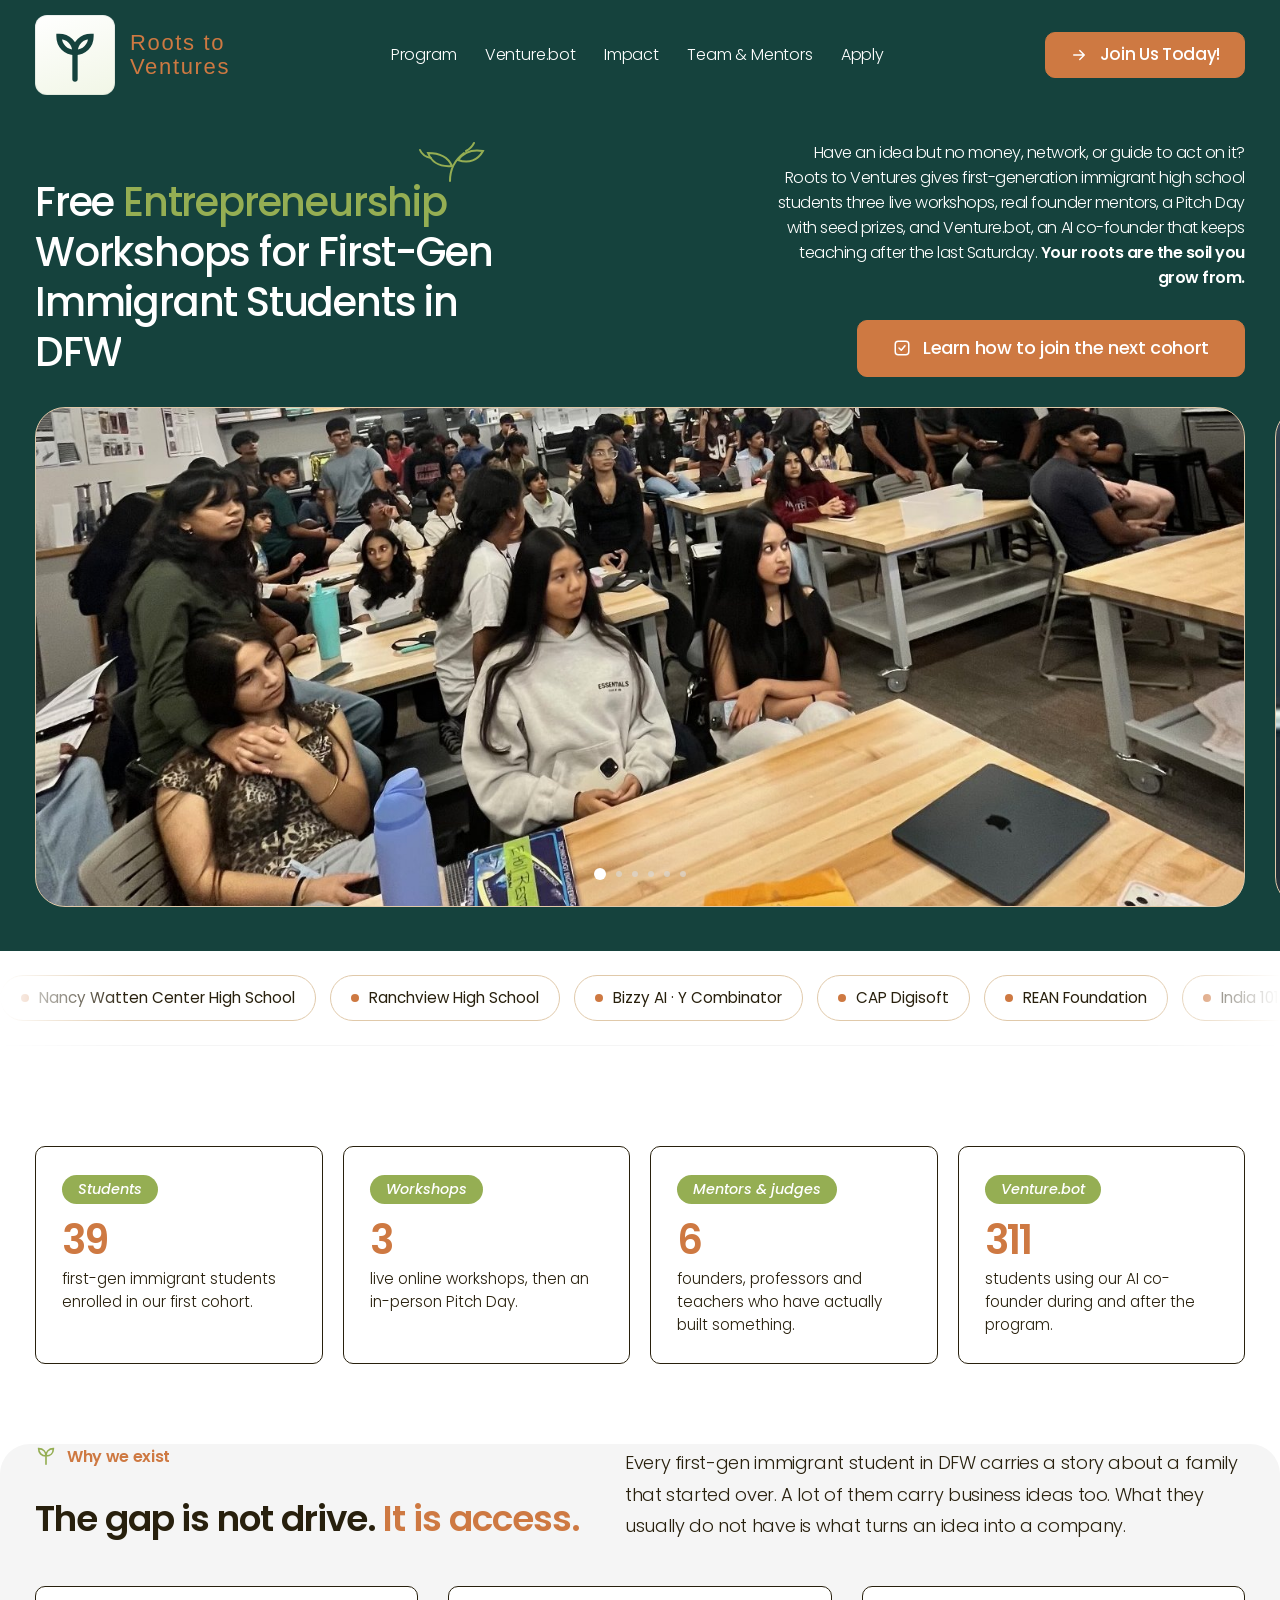
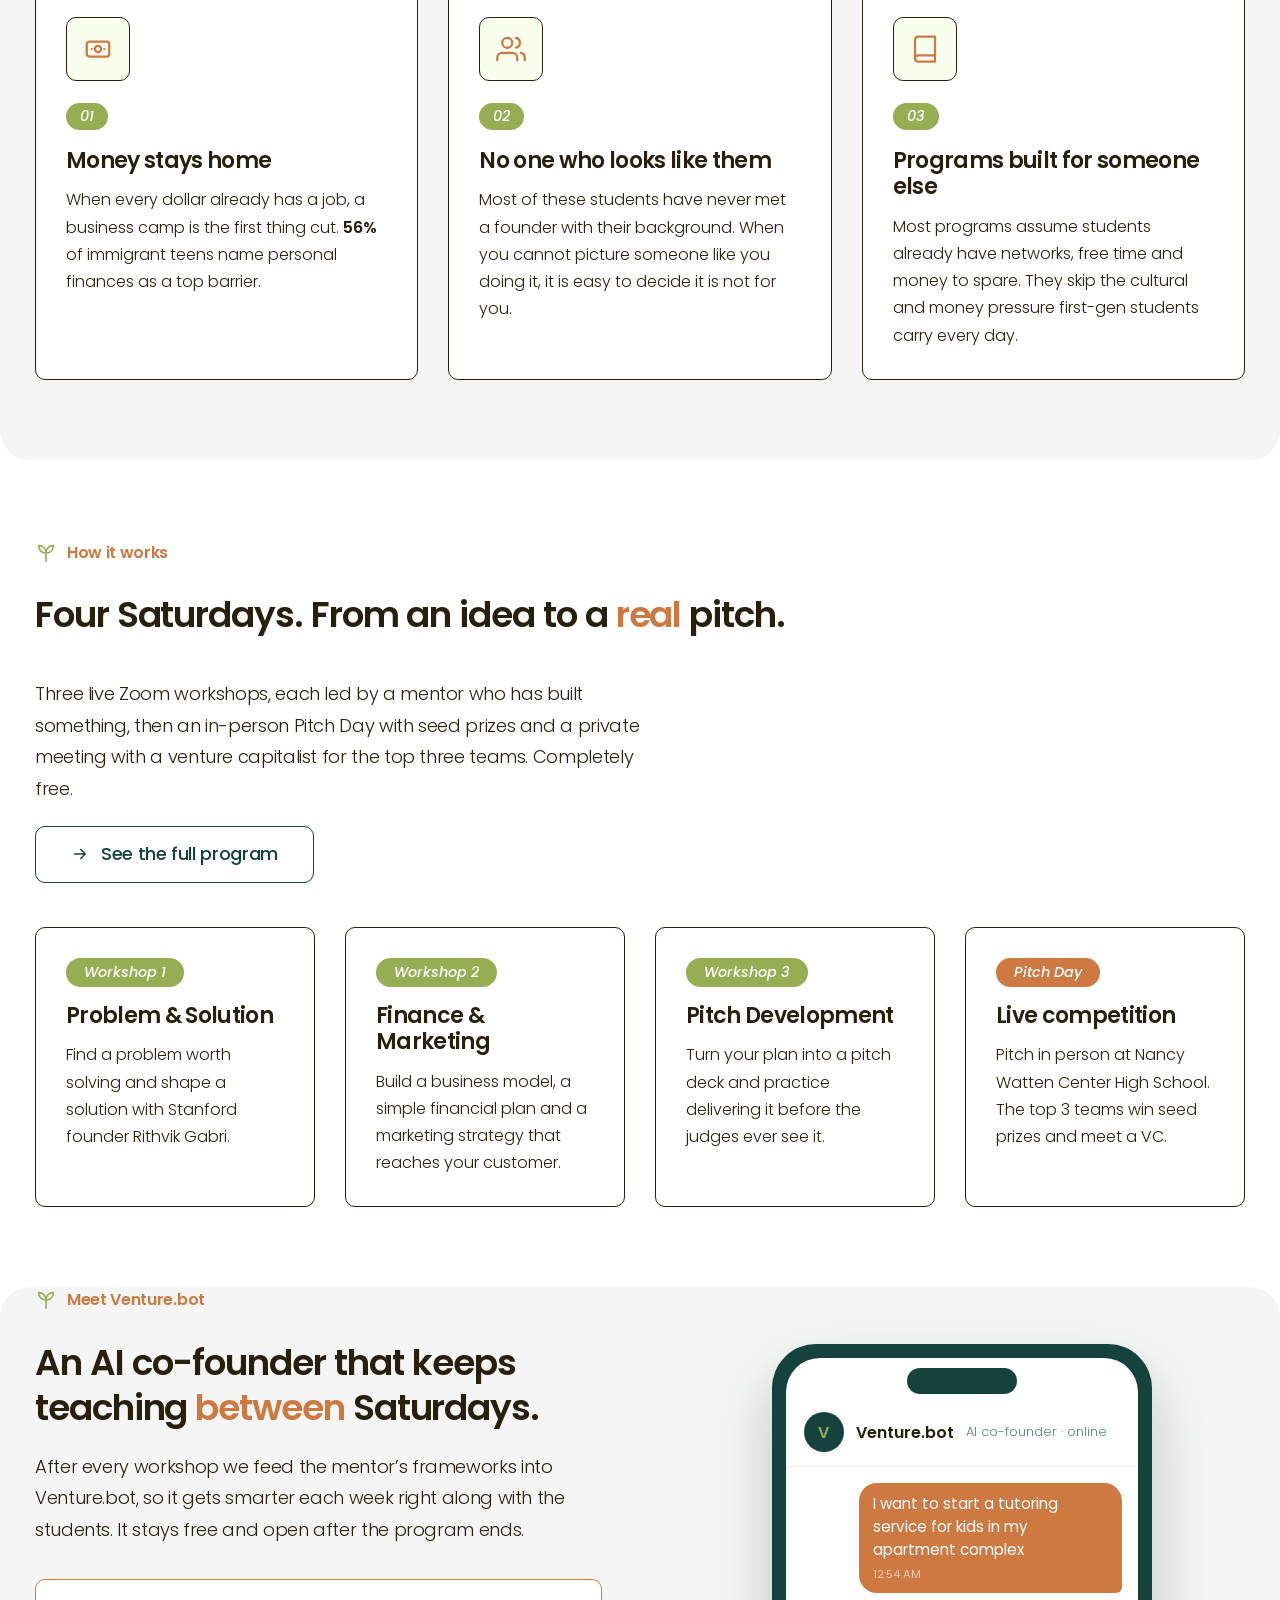
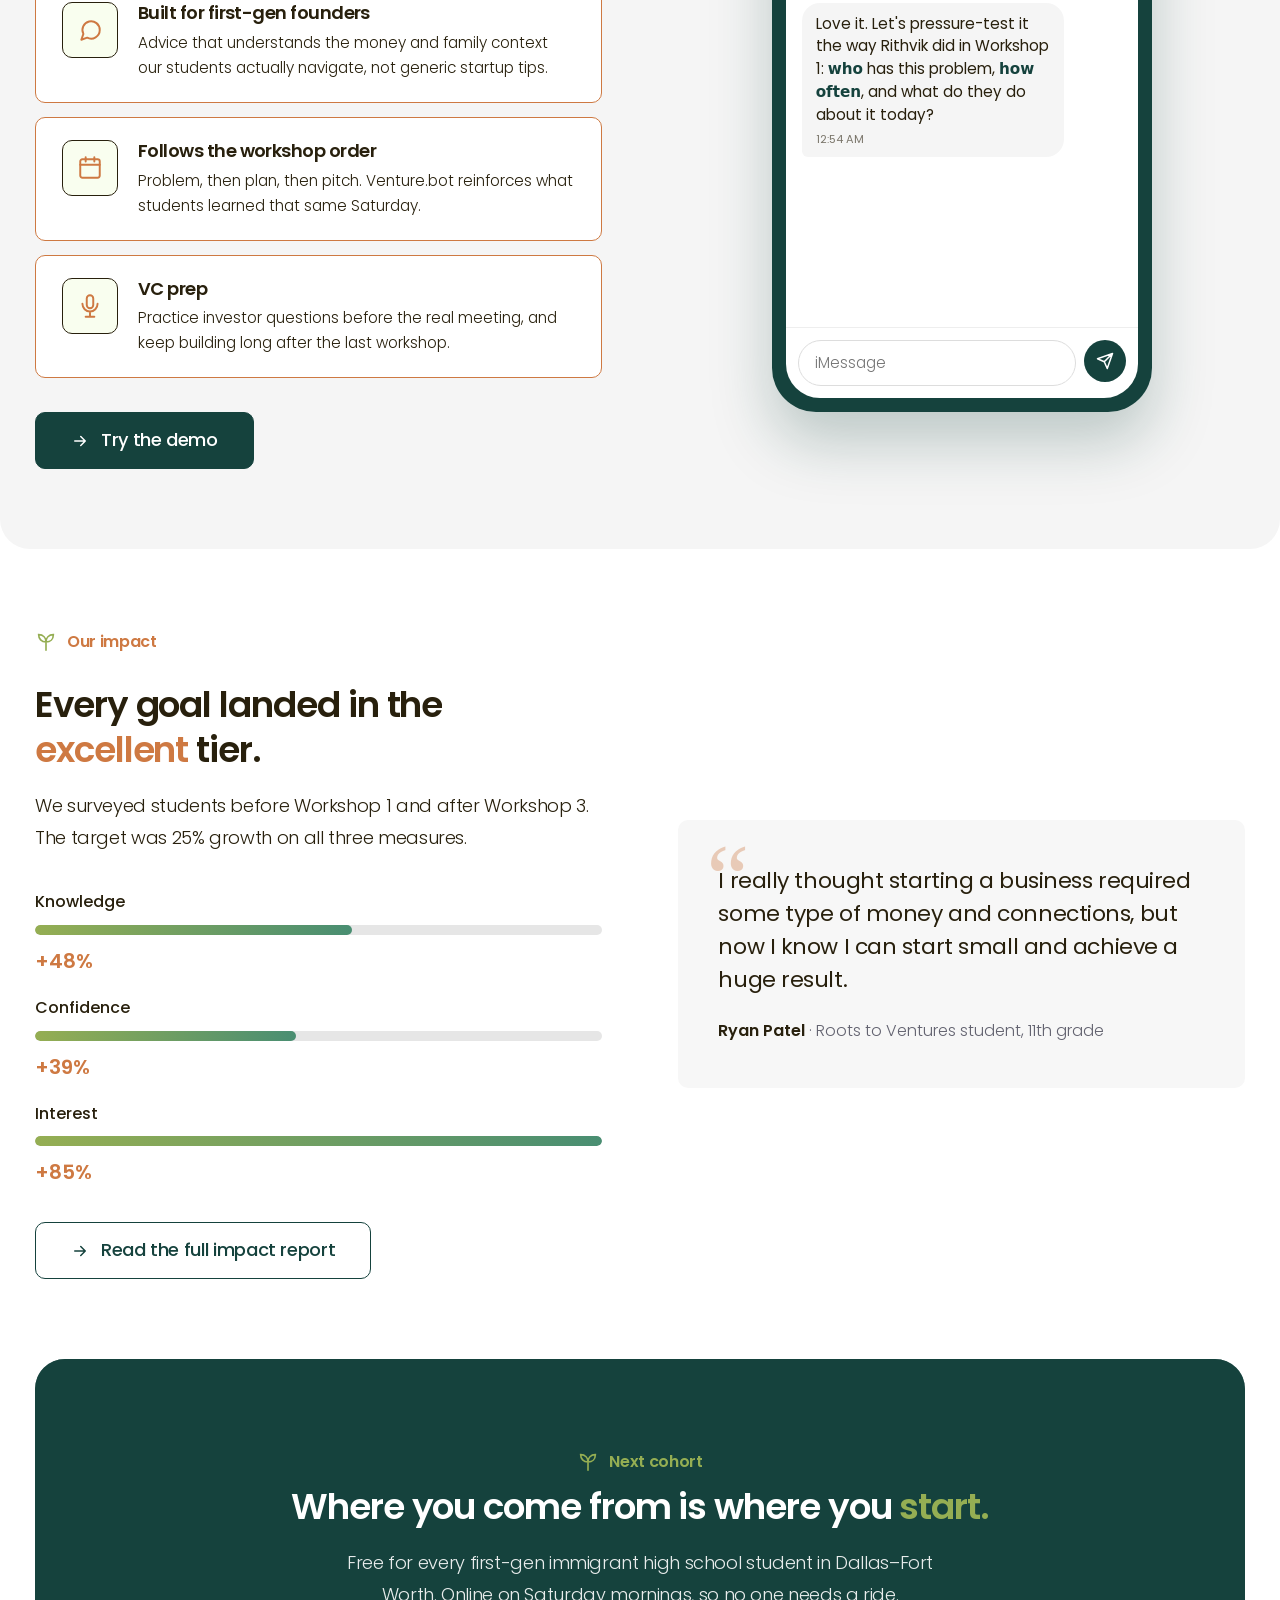
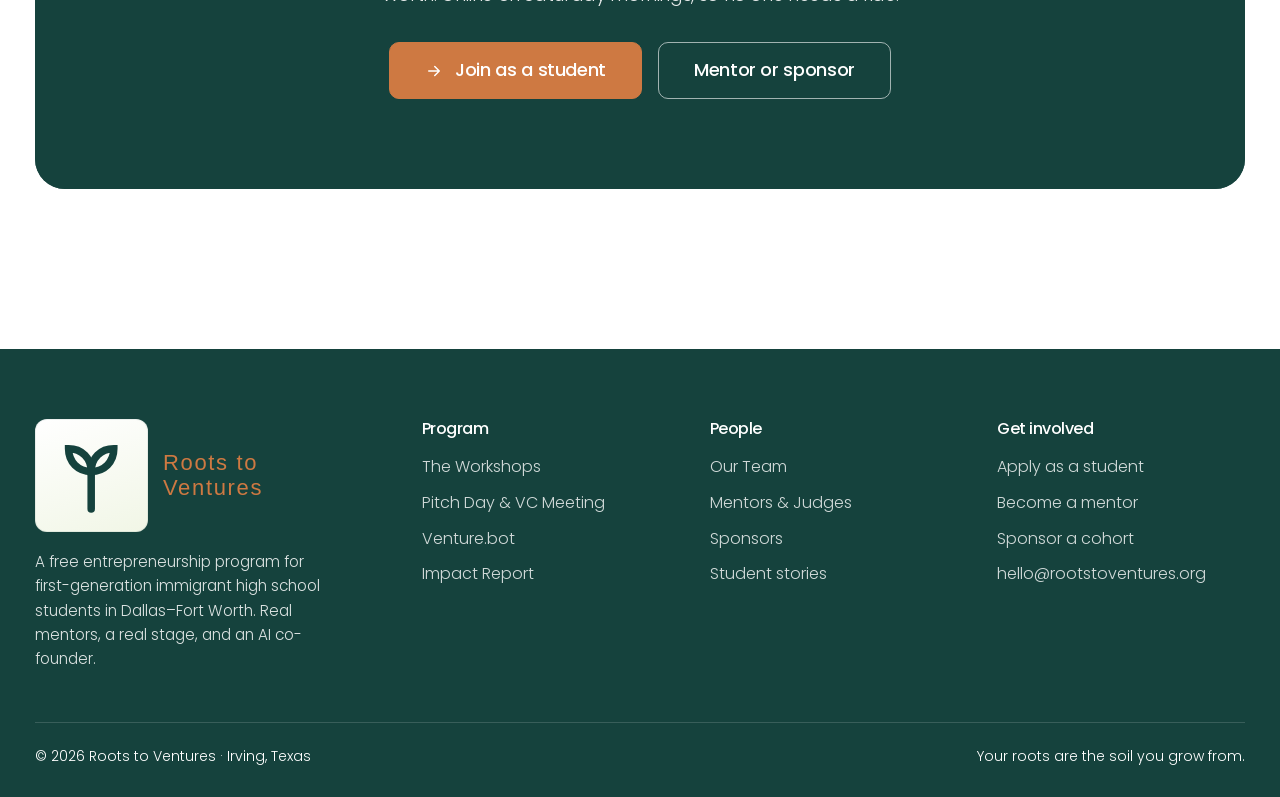
==== commit 4289dd9a: "Hero: replace blurry workshop crowd photo with full-resolution shot Co-Authored-By: Surya Raineedi <" ====
--- a/index.html
+++ b/index.html
@@ -8,7 +8,7 @@
 <meta property="og:title" content="Roots to Ventures — Free entrepreneurship program for first-gen immigrant students">
 <meta property="og:description" content="Roots to Ventures is a free, four-week entrepreneurship program for first-generation immigrant high school students across Dallas–Fort Worth: three live workshops, real mentors, a live Pitch Day with seed prizes, and Venture.bot, an AI co-founder.">
 <meta property="og:type" content="website">
-<link rel="icon" href="data:image/svg+xml,%3Csvg xmlns=%22http://www.w3.org/2000/svg%22 viewBox=%220 0 168 168%22%3E%3Crect width=%22168%22 height=%22168%22 rx=%2238%22 fill=%22%2315423d%22/%3E%3Cg transform=%22translate(22 22) scale(1.0333)%22 fill=%22none%22 stroke-width=%228%22 stroke-linecap=%22round%22 stroke-linejoin=%22round%22%3E%3Cpath d=%22M60 60V104M60 60c0 18-18 16-29 34M60 60c0 18 18 16 29 34%22 stroke=%22%23ce7942%22/%3E%3Cpath d=%22M60 62V14M46 28l14-14 14 14M60 62c0-14-19-9-28-21M60 62c0-14 19-9 28-21%22 stroke=%22%23f3f6ef%22/%3E%3Ccircle cx=%2230%22 cy=%2238%22 r=%225%22 fill=%22%2395ae53%22 stroke=%22none%22/%3E%3Ccircle cx=%2290%22 cy=%2238%22 r=%225%22 fill=%22%2395ae53%22 stroke=%22none%22/%3E%3C/g%3E%3C/svg%3E">
+<link rel="icon" href="data:image/svg+xml,%3Csvg xmlns='http://www.w3.org/2000/svg' viewBox='0 0 64 64'%3E%3Crect width='64' height='64' rx='16' fill='%2315423d'/%3E%3Cpath d='M32 50V30M32 30c-8 0-14-6-14-14 8 0 14 6 14 14zm0 0c8 0 14-6 14-14-8 0-14 6-14 14z' stroke='%2395ae53' stroke-width='4' fill='none' stroke-linecap='round'/%3E%3C/svg%3E">
 <link rel="preconnect" href="https://fonts.googleapis.com">
 <link rel="preconnect" href="https://fonts.gstatic.com" crossorigin>
 <link href="https://fonts.googleapis.com/css2?family=Poppins:ital,wght@0,300;0,400;0,500;0,600;0,700;1,400;1,500&display=swap" rel="stylesheet">
@@ -21,8 +21,8 @@
 <header class="nav">
   <div class="container nav-inner">
     <a class="brand" href="index.html" aria-label="Roots to Ventures home">
-      <span class="brand-mark"><svg viewBox="4 3 112 112" fill="none" stroke-width="8" stroke-linecap="round" stroke-linejoin="round" aria-hidden="true"><path d="M60 60V104M60 60c0 18-18 16-29 34M60 60c0 18 18 16 29 34" stroke="#ce7942"/><path d="M60 62V14M46 28l14-14 14 14M60 62c0-14-19-9-28-21M60 62c0-14 19-9 28-21" stroke="#15423d"/><circle cx="30" cy="38" r="5" fill="#95ae53" stroke="none"/><circle cx="90" cy="38" r="5" fill="#95ae53" stroke="none"/></svg></span>
-      <span class="brand-text"><small>Roots to</small>Ventures</span>
+      <span class="brand-mark"><svg viewBox="0 0 24 24" fill="none" stroke="currentColor" stroke-width="2" stroke-linecap="round"><path d="M12 21V11"/><path d="M12 11C8.5 11 6 8.5 6 5c3.5 0 6 2.5 6 6z"/><path d="M12 11c3.5 0 6-2.5 6-6-3.5 0-6 2.5-6 6z"/></svg></span>
+      <span>Roots to<br>Ventures</span>
     </a>
     <nav class="nav-links" aria-label="Primary">
       <a href="program.html">Program</a>
@@ -56,7 +56,7 @@
     <div class="carousel" data-rotator data-interval="7000" aria-roledescription="carousel" aria-label="Photos from the Roots to Ventures program">
       <div class="carousel-viewport">
         <div class="carousel-track">
-          <div class="hero-slide" data-src="assets/img/hero/workshop-room.jpg" data-caption="Students at a Roots to Ventures workshop" style="background-position:center 55%"></div>
+          <div class="hero-slide" data-src="assets/img/hero/workshop-room.jpg" data-caption="Students at a Roots to Ventures workshop" style="background-position:center 52%"></div>
           <div class="hero-slide" data-src="assets/img/hero/presenting.jpg" data-caption="A student presenting his idea" style="background-position:center 40%"></div>
           <div class="hero-slide" data-src="assets/img/hero/project-discussion.jpg" data-caption="Talking through a project board" style="background-position:center 50%"></div>
           <div class="hero-slide" data-src="assets/img/hero/team-portrait.jpg" data-caption="A student team" style="background-position:center 35%"></div>
@@ -265,7 +265,7 @@
     <p class="big">Roots to Ventures</p>
     <div class="footer-grid">
       <div>
-        <a class="brand" href="index.html"><span class="brand-mark"><svg viewBox="4 3 112 112" fill="none" stroke-width="8" stroke-linecap="round" stroke-linejoin="round" aria-hidden="true"><path d="M60 60V104M60 60c0 18-18 16-29 34M60 60c0 18 18 16 29 34" stroke="#ce7942"/><path d="M60 62V14M46 28l14-14 14 14M60 62c0-14-19-9-28-21M60 62c0-14 19-9 28-21" stroke="#15423d"/><circle cx="30" cy="38" r="5" fill="#95ae53" stroke="none"/><circle cx="90" cy="38" r="5" fill="#95ae53" stroke="none"/></svg></span><span class="brand-text"><small>Roots to</small>Ventures</span></a>
+        <a class="brand" href="index.html"><span class="brand-mark"><svg viewBox="0 0 24 24" fill="none" stroke="currentColor" stroke-width="2" stroke-linecap="round"><path d="M12 21V11"/><path d="M12 11C8.5 11 6 8.5 6 5c3.5 0 6 2.5 6 6z"/><path d="M12 11c3.5 0 6-2.5 6-6-3.5 0-6 2.5-6 6z"/></svg></span><span>Roots to<br>Ventures</span></a>
         <p style="color:var(--muted);margin-top:18px;max-width:34ch;font-size:0.95rem">A free entrepreneurship program for first-generation immigrant high school students in Dallas–Fort Worth. Real mentors, a real stage, and an AI co-founder.</p>
       </div>
       <div>
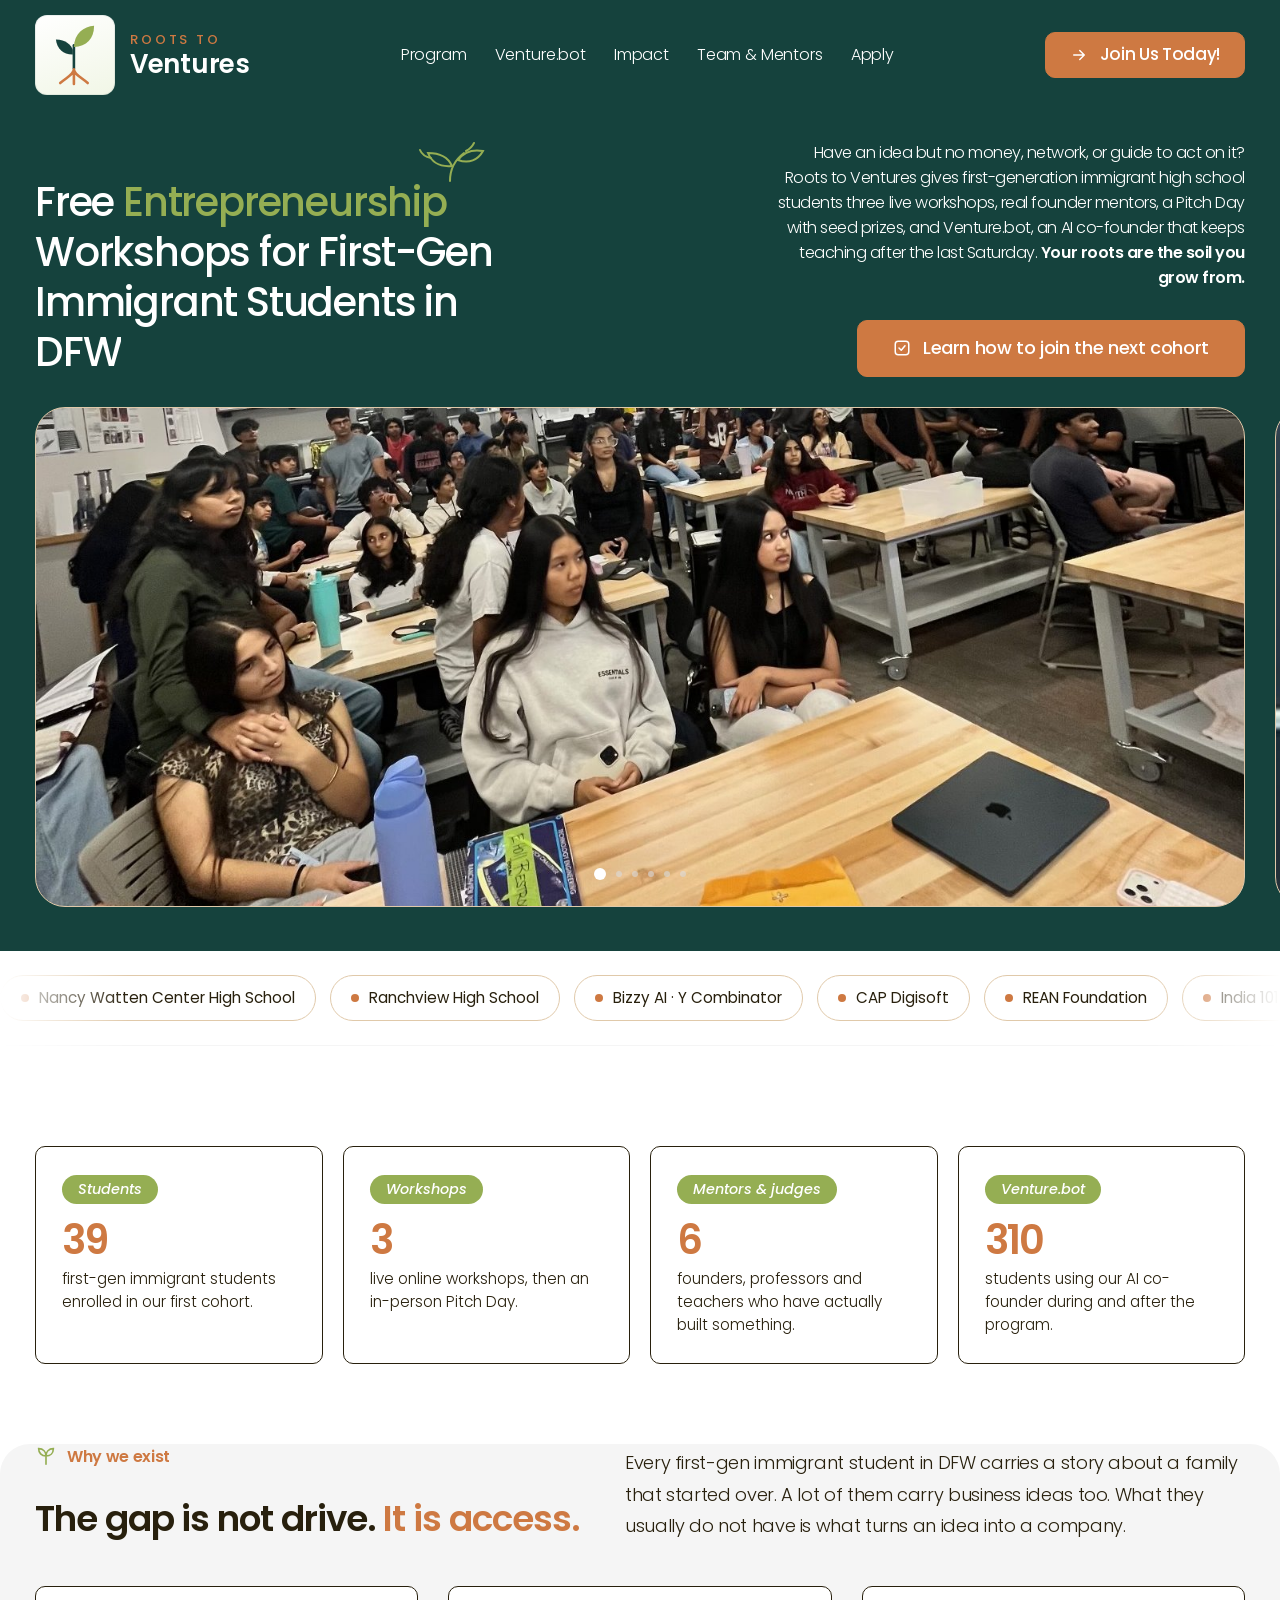
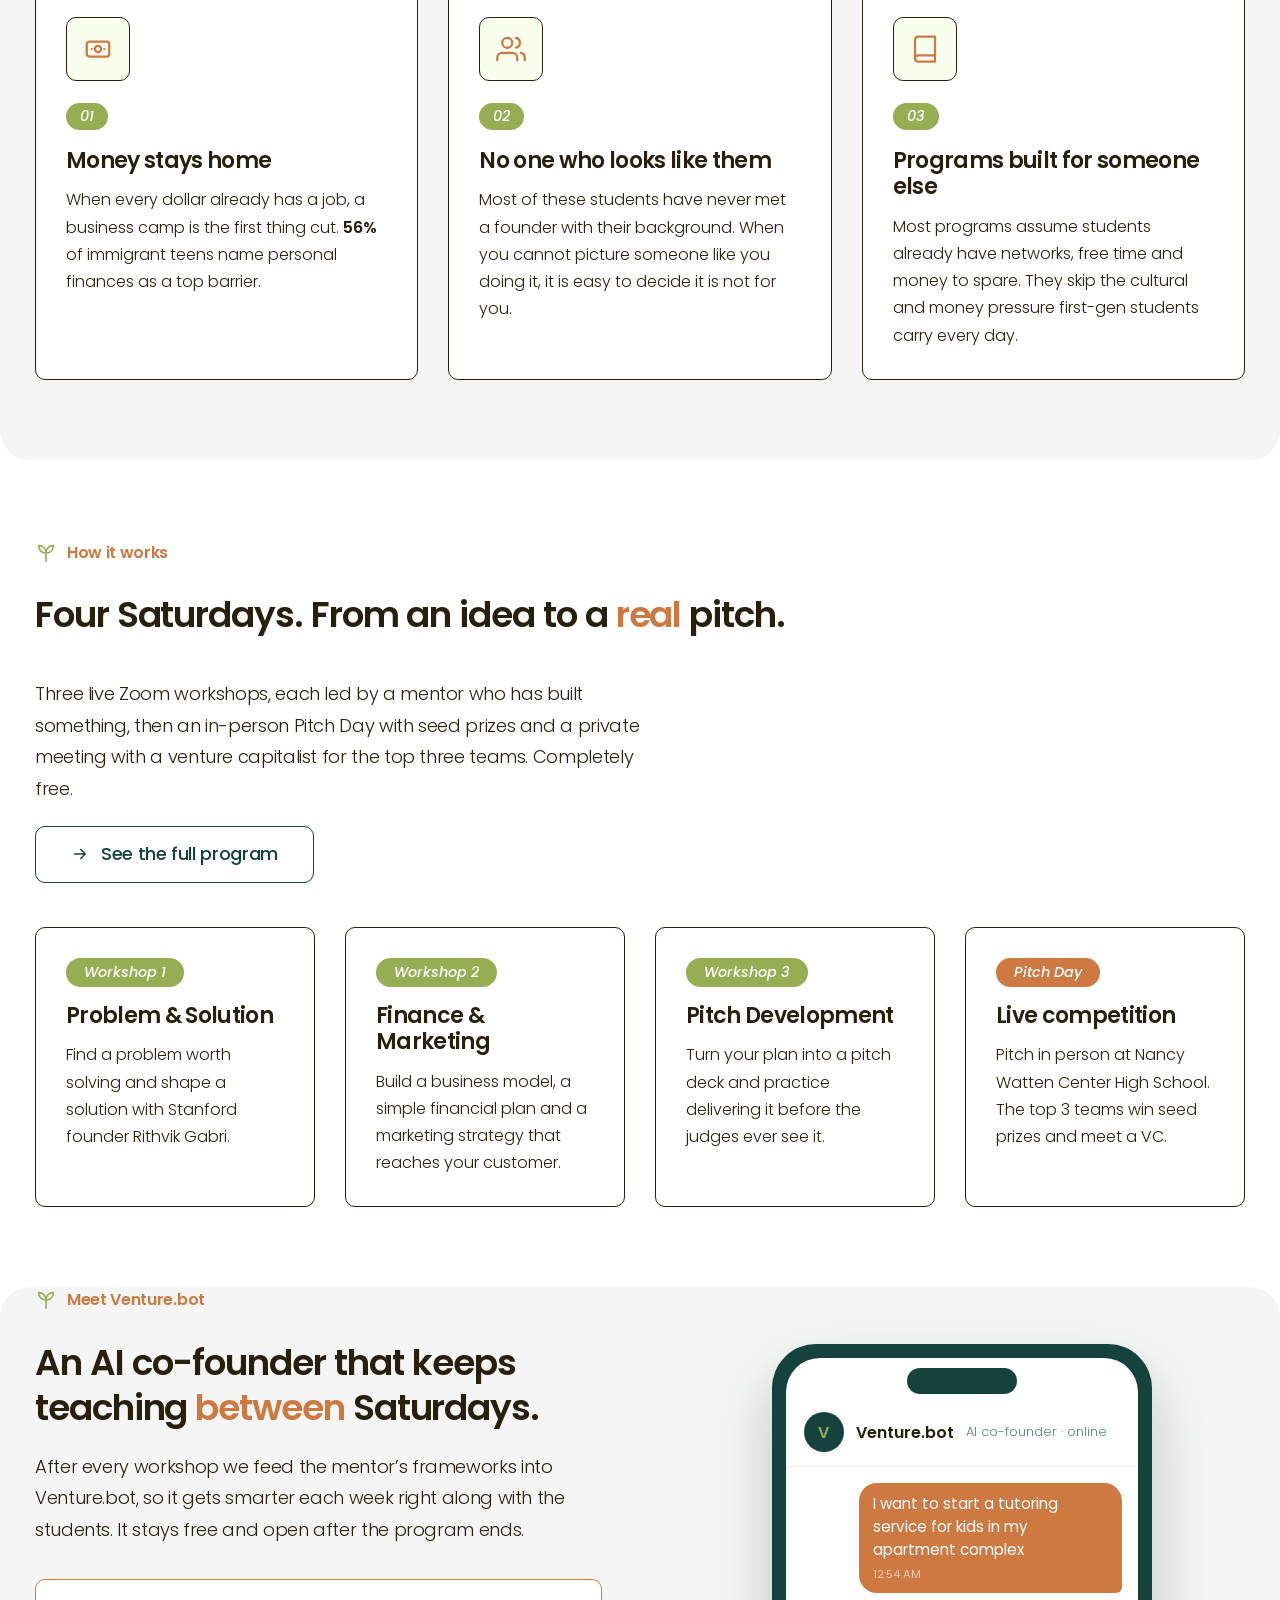
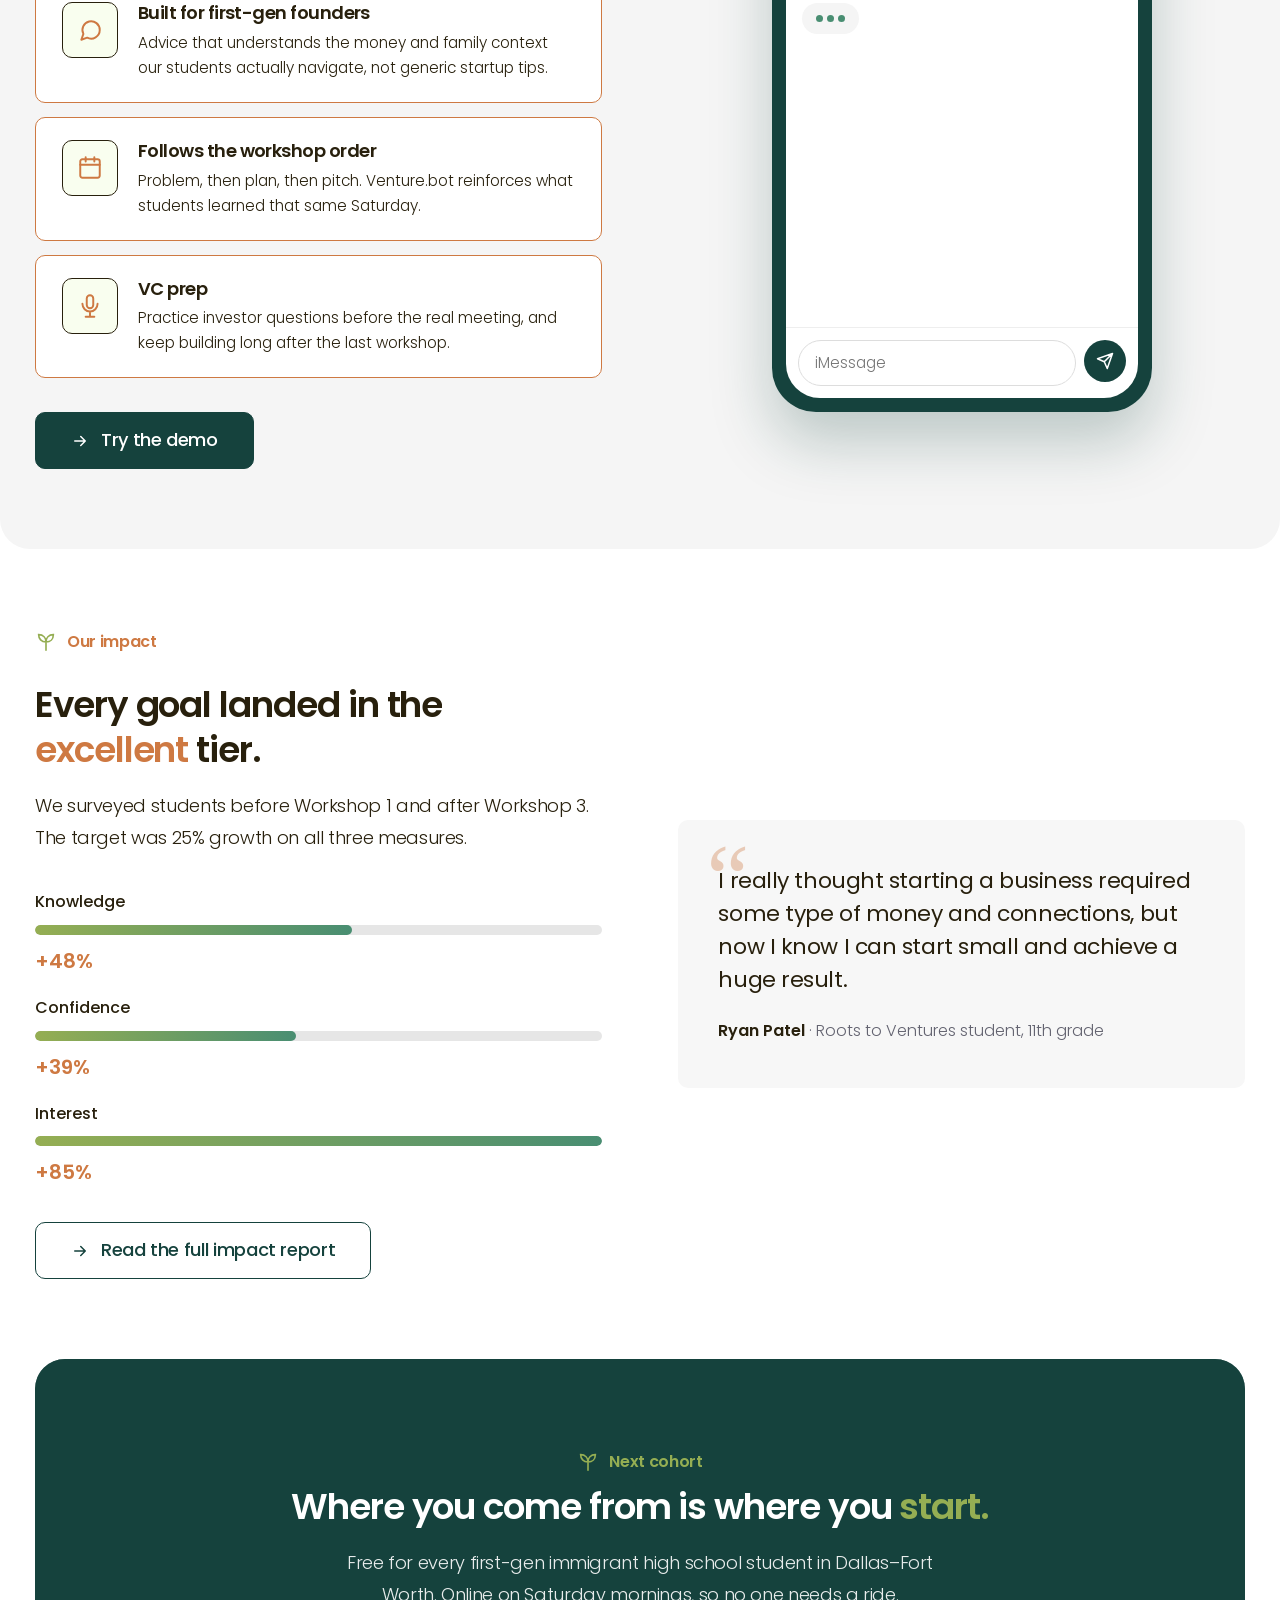
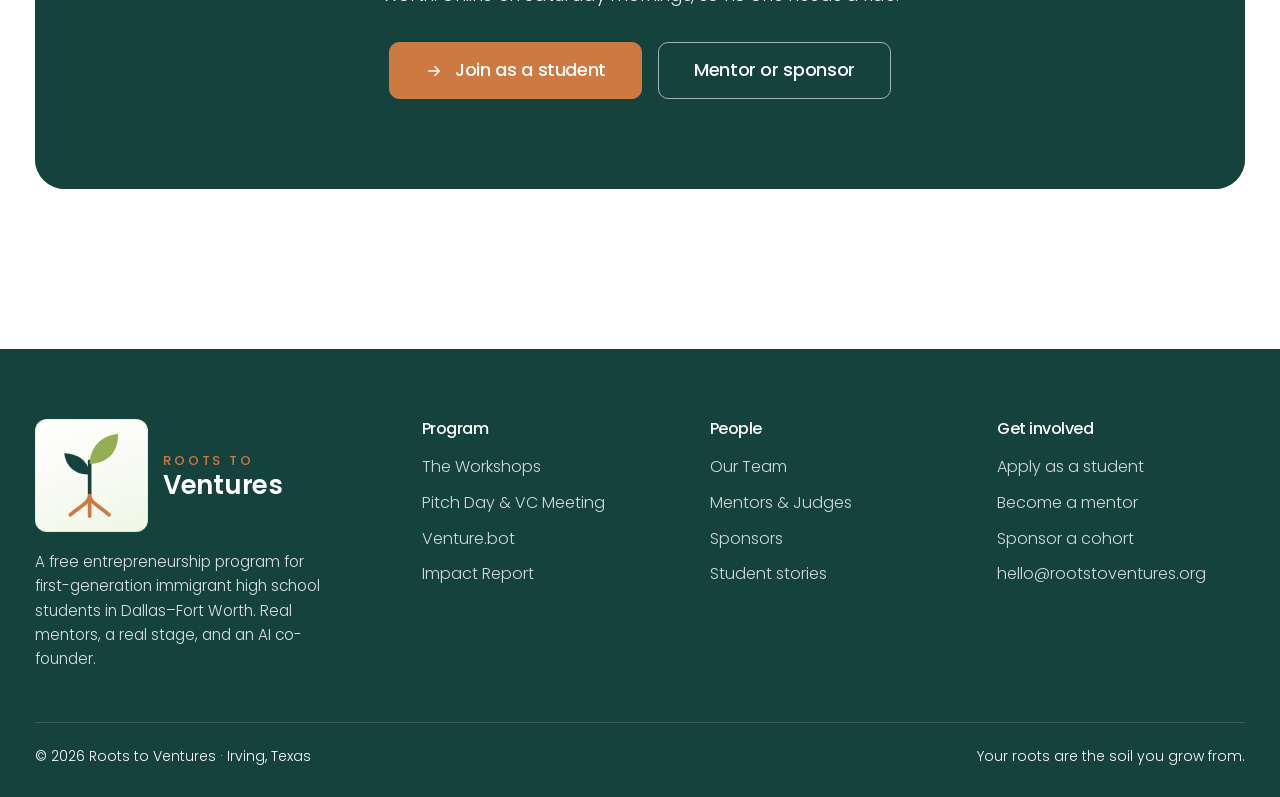
==== commit a5acb22f: "Logo: use the team's sprout icon, recolored to the site palette Co-Authored-By: Surya Raineedi <sury" ====
--- a/index.html
+++ b/index.html
@@ -8,7 +8,7 @@
 <meta property="og:title" content="Roots to Ventures — Free entrepreneurship program for first-gen immigrant students">
 <meta property="og:description" content="Roots to Ventures is a free, four-week entrepreneurship program for first-generation immigrant high school students across Dallas–Fort Worth: three live workshops, real mentors, a live Pitch Day with seed prizes, and Venture.bot, an AI co-founder.">
 <meta property="og:type" content="website">
-<link rel="icon" href="data:image/svg+xml,%3Csvg xmlns='http://www.w3.org/2000/svg' viewBox='0 0 64 64'%3E%3Crect width='64' height='64' rx='16' fill='%2315423d'/%3E%3Cpath d='M32 50V30M32 30c-8 0-14-6-14-14 8 0 14 6 14 14zm0 0c8 0 14-6 14-14-8 0-14 6-14 14z' stroke='%2395ae53' stroke-width='4' fill='none' stroke-linecap='round'/%3E%3C/svg%3E">
+<link rel="icon" href="data:image/svg+xml,%3Csvg xmlns=%22http://www.w3.org/2000/svg%22 viewBox=%220 0 1024 1024%22%3E%3Crect width=%221024%22 height=%221024%22 rx=%22230%22 fill=%22%2315423d%22/%3E%3Cg transform=%22translate(-32 -34)%22 fill=%22none%22 stroke-width=%2226%22 stroke-linecap=%22round%22 stroke-linejoin=%22round%22%3E%3Cpath d=%22M533 448V682%22 stroke=%22%23ffffff%22/%3E%3Cpath d=%22M533 690C530 742 470 764 395 828M533 690V838M533 690C536 742 598 764 672 828%22 stroke=%22%23ce7942%22/%3E%3Cpath d=%22M352 390C452 391 506 446 522 492V541C428 543 362 482 352 390Z%22 fill=%22%23ffffff%22 stroke=%22none%22/%3E%3Cpath d=%22M533 465C537 332 632 258 736 252C736 384 660 461 533 465Z%22 fill=%22%2395ae53%22 stroke=%22none%22/%3E%3C/g%3E%3C/svg%3E">
 <link rel="preconnect" href="https://fonts.googleapis.com">
 <link rel="preconnect" href="https://fonts.gstatic.com" crossorigin>
 <link href="https://fonts.googleapis.com/css2?family=Poppins:ital,wght@0,300;0,400;0,500;0,600;0,700;1,400;1,500&display=swap" rel="stylesheet">
@@ -21,8 +21,8 @@
 <header class="nav">
   <div class="container nav-inner">
     <a class="brand" href="index.html" aria-label="Roots to Ventures home">
-      <span class="brand-mark"><svg viewBox="0 0 24 24" fill="none" stroke="currentColor" stroke-width="2" stroke-linecap="round"><path d="M12 21V11"/><path d="M12 11C8.5 11 6 8.5 6 5c3.5 0 6 2.5 6 6z"/><path d="M12 11c3.5 0 6-2.5 6-6-3.5 0-6 2.5-6 6z"/></svg></span>
-      <span>Roots to<br>Ventures</span>
+      <span class="brand-mark"><svg viewBox="222 224 644 644" fill="none" stroke-width="26" stroke-linecap="round" stroke-linejoin="round" aria-hidden="true"><path d="M533 448V682" stroke="#15423d"/><path d="M533 690C530 742 470 764 395 828M533 690V838M533 690C536 742 598 764 672 828" stroke="#ce7942"/><path d="M352 390C452 391 506 446 522 492V541C428 543 362 482 352 390Z" fill="#15423d" stroke="none"/><path d="M533 465C537 332 632 258 736 252C736 384 660 461 533 465Z" fill="#95ae53" stroke="none"/></svg></span>
+      <span class="brand-text"><small>Roots to</small>Ventures</span>
     </a>
     <nav class="nav-links" aria-label="Primary">
       <a href="program.html">Program</a>
@@ -56,7 +56,7 @@
     <div class="carousel" data-rotator data-interval="7000" aria-roledescription="carousel" aria-label="Photos from the Roots to Ventures program">
       <div class="carousel-viewport">
         <div class="carousel-track">
-          <div class="hero-slide" data-src="assets/img/hero/workshop-room.jpg" data-caption="Students at a Roots to Ventures workshop" style="background-position:center 52%"></div>
+          <div class="hero-slide" data-src="assets/img/hero/workshop-room.jpg" data-caption="Students at a Roots to Ventures workshop" style="background-position:center 55%"></div>
           <div class="hero-slide" data-src="assets/img/hero/presenting.jpg" data-caption="A student presenting his idea" style="background-position:center 40%"></div>
           <div class="hero-slide" data-src="assets/img/hero/project-discussion.jpg" data-caption="Talking through a project board" style="background-position:center 50%"></div>
           <div class="hero-slide" data-src="assets/img/hero/team-portrait.jpg" data-caption="A student team" style="background-position:center 35%"></div>
@@ -265,7 +265,7 @@
     <p class="big">Roots to Ventures</p>
     <div class="footer-grid">
       <div>
-        <a class="brand" href="index.html"><span class="brand-mark"><svg viewBox="0 0 24 24" fill="none" stroke="currentColor" stroke-width="2" stroke-linecap="round"><path d="M12 21V11"/><path d="M12 11C8.5 11 6 8.5 6 5c3.5 0 6 2.5 6 6z"/><path d="M12 11c3.5 0 6-2.5 6-6-3.5 0-6 2.5-6 6z"/></svg></span><span>Roots to<br>Ventures</span></a>
+        <a class="brand" href="index.html"><span class="brand-mark"><svg viewBox="222 224 644 644" fill="none" stroke-width="26" stroke-linecap="round" stroke-linejoin="round" aria-hidden="true"><path d="M533 448V682" stroke="#15423d"/><path d="M533 690C530 742 470 764 395 828M533 690V838M533 690C536 742 598 764 672 828" stroke="#ce7942"/><path d="M352 390C452 391 506 446 522 492V541C428 543 362 482 352 390Z" fill="#15423d" stroke="none"/><path d="M533 465C537 332 632 258 736 252C736 384 660 461 533 465Z" fill="#95ae53" stroke="none"/></svg></span><span class="brand-text"><small>Roots to</small>Ventures</span></a>
         <p style="color:var(--muted);margin-top:18px;max-width:34ch;font-size:0.95rem">A free entrepreneurship program for first-generation immigrant high school students in Dallas–Fort Worth. Real mentors, a real stage, and an AI co-founder.</p>
       </div>
       <div>
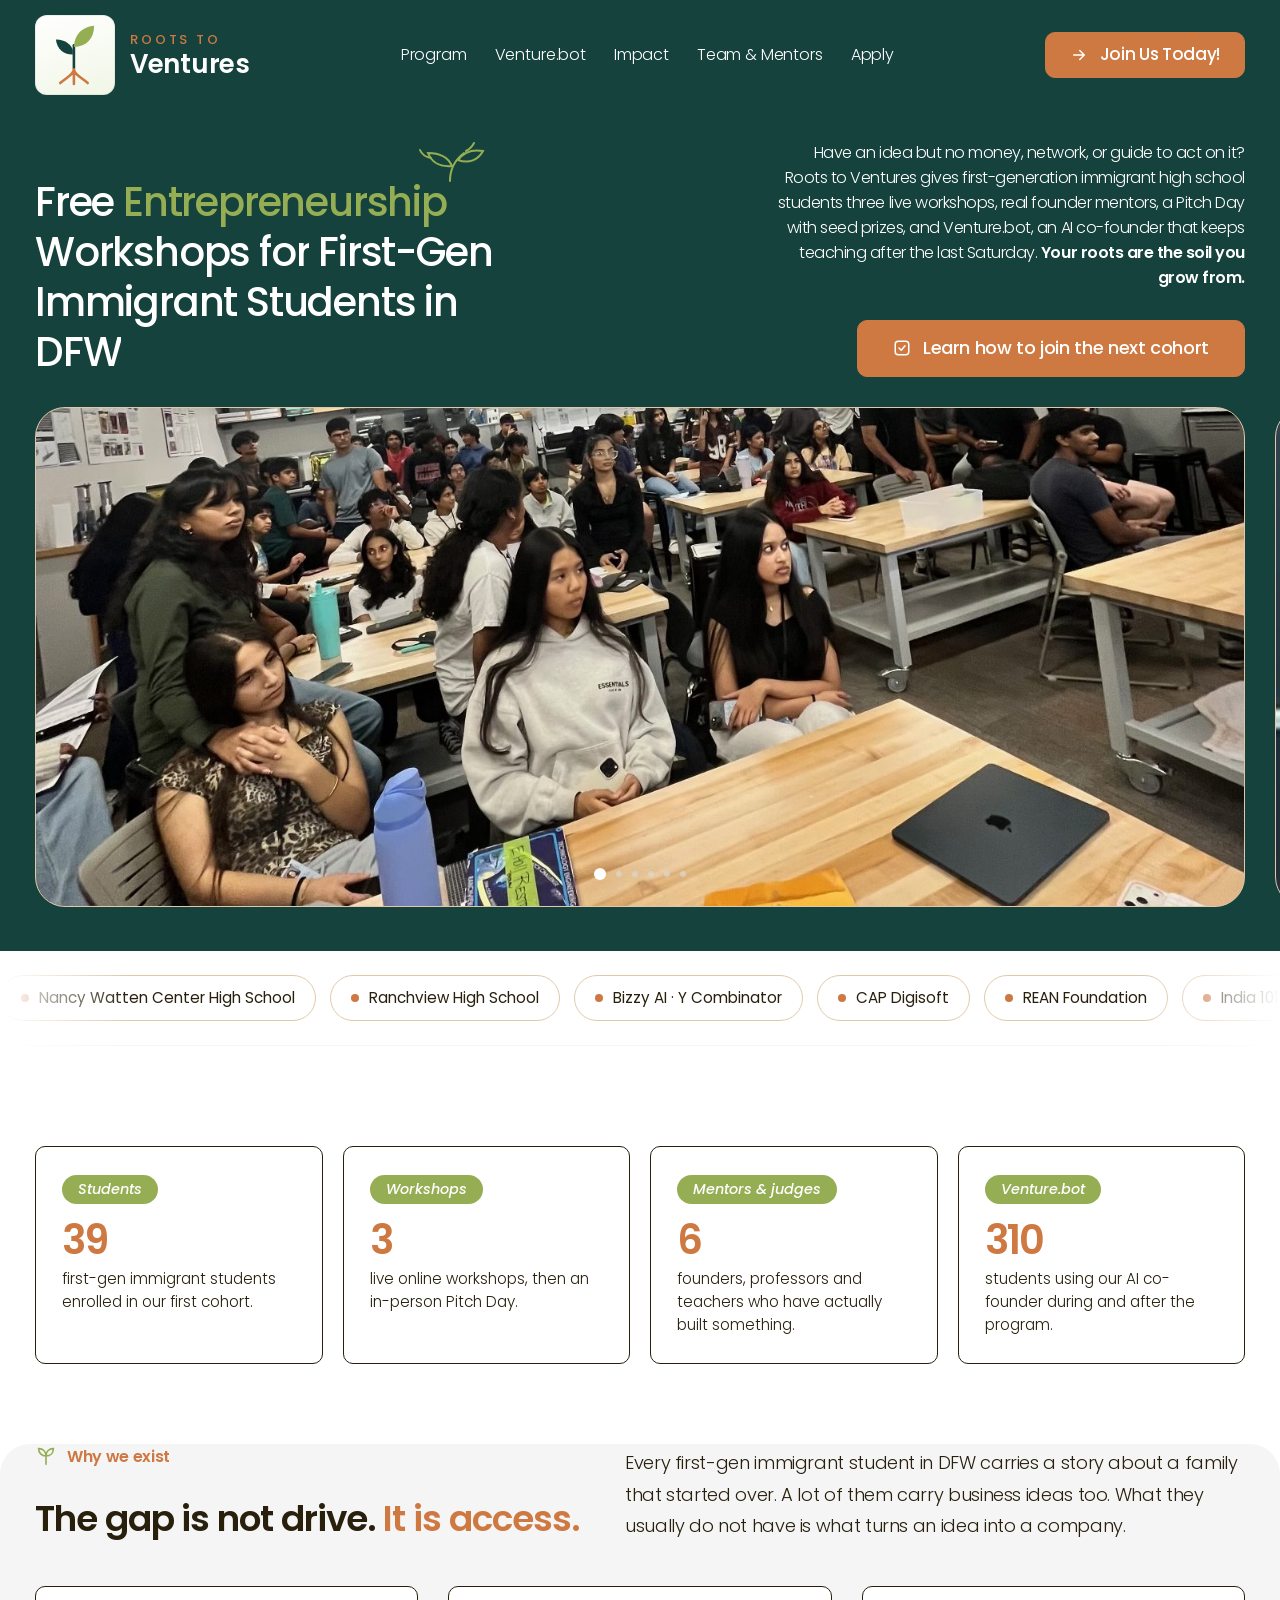
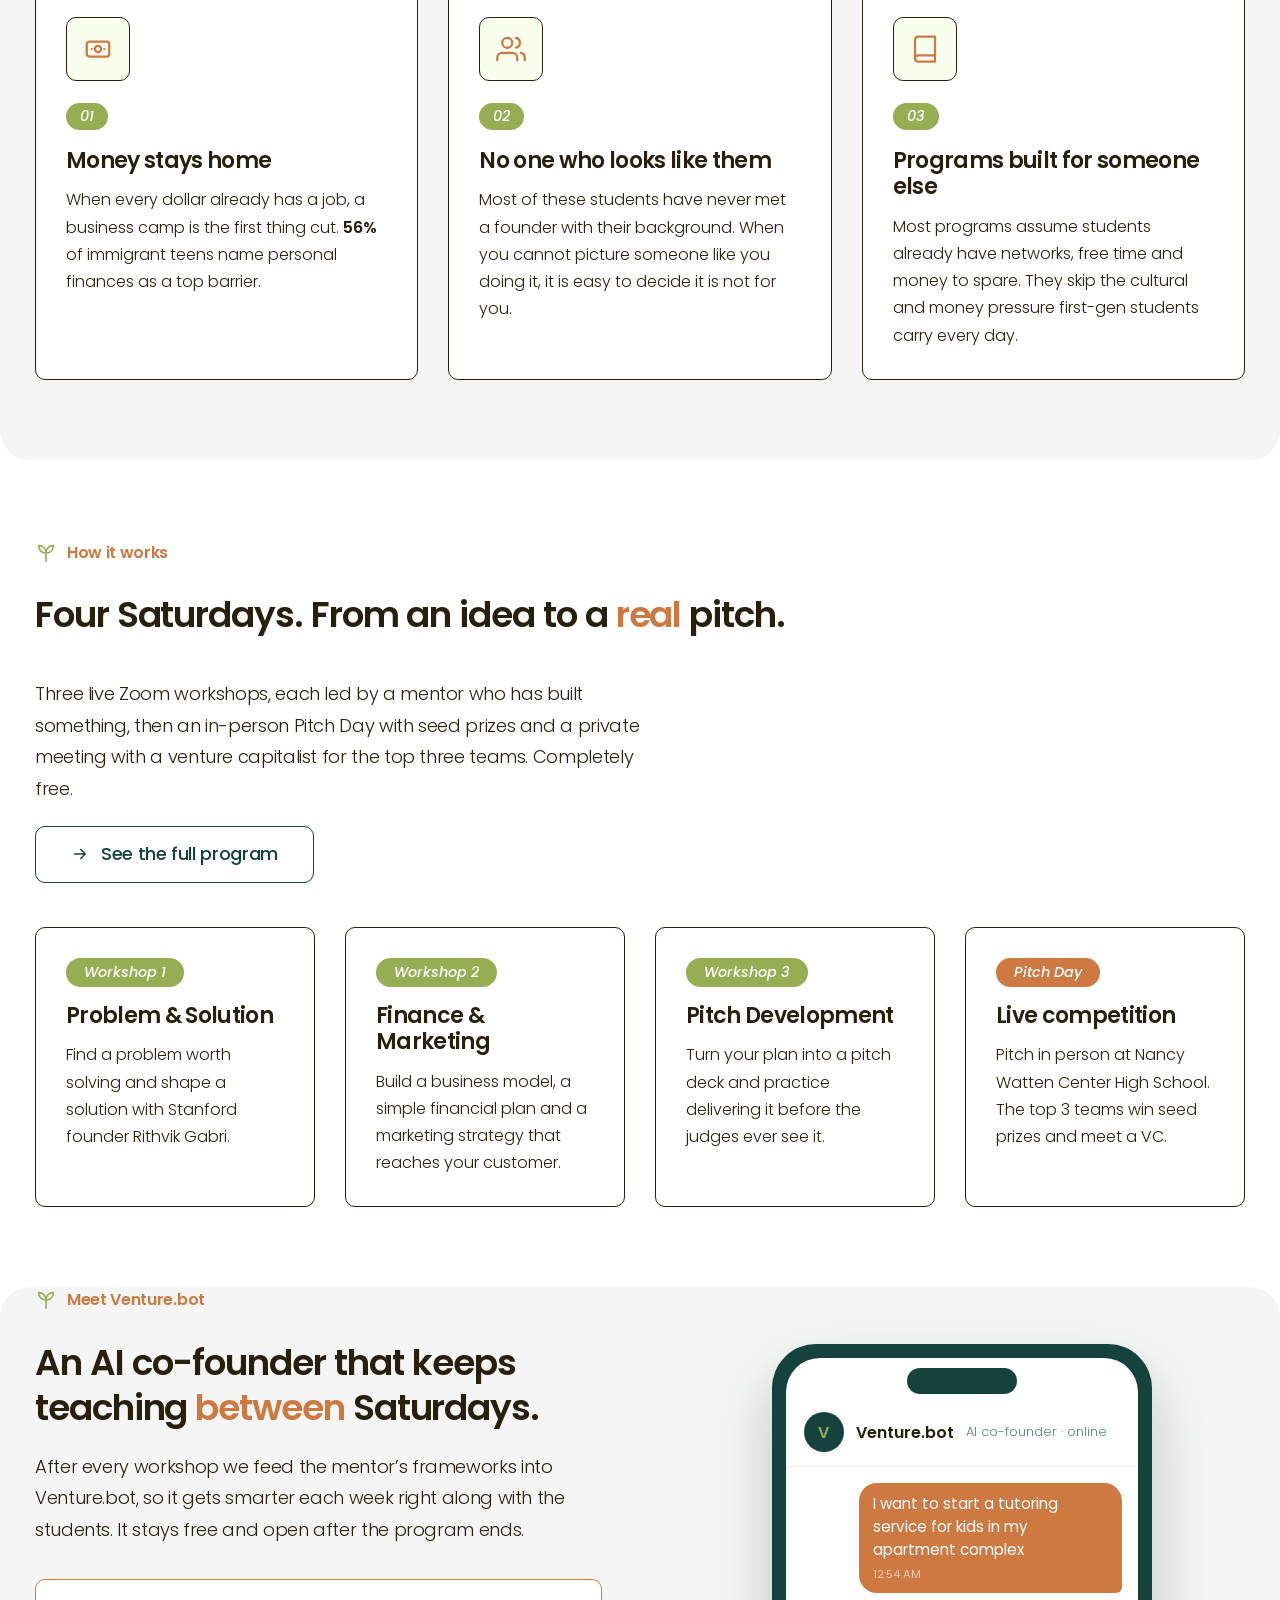
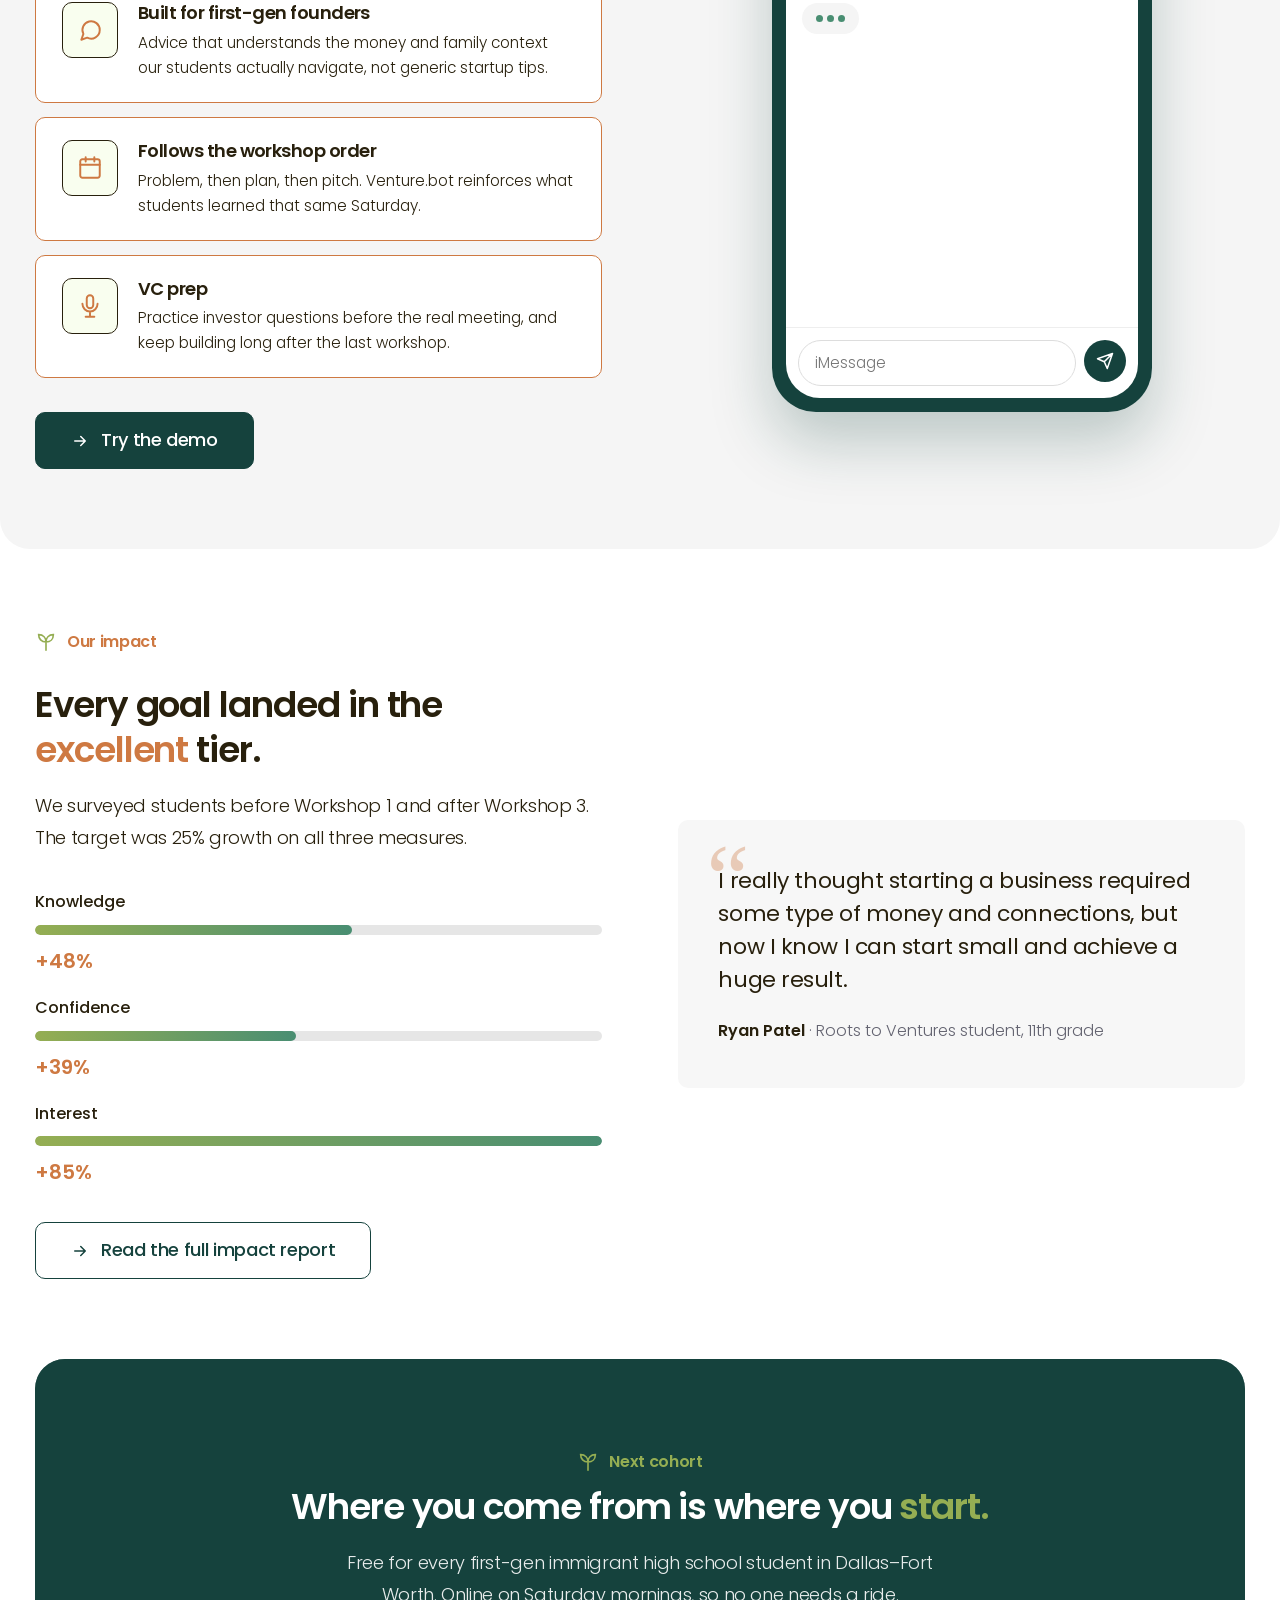
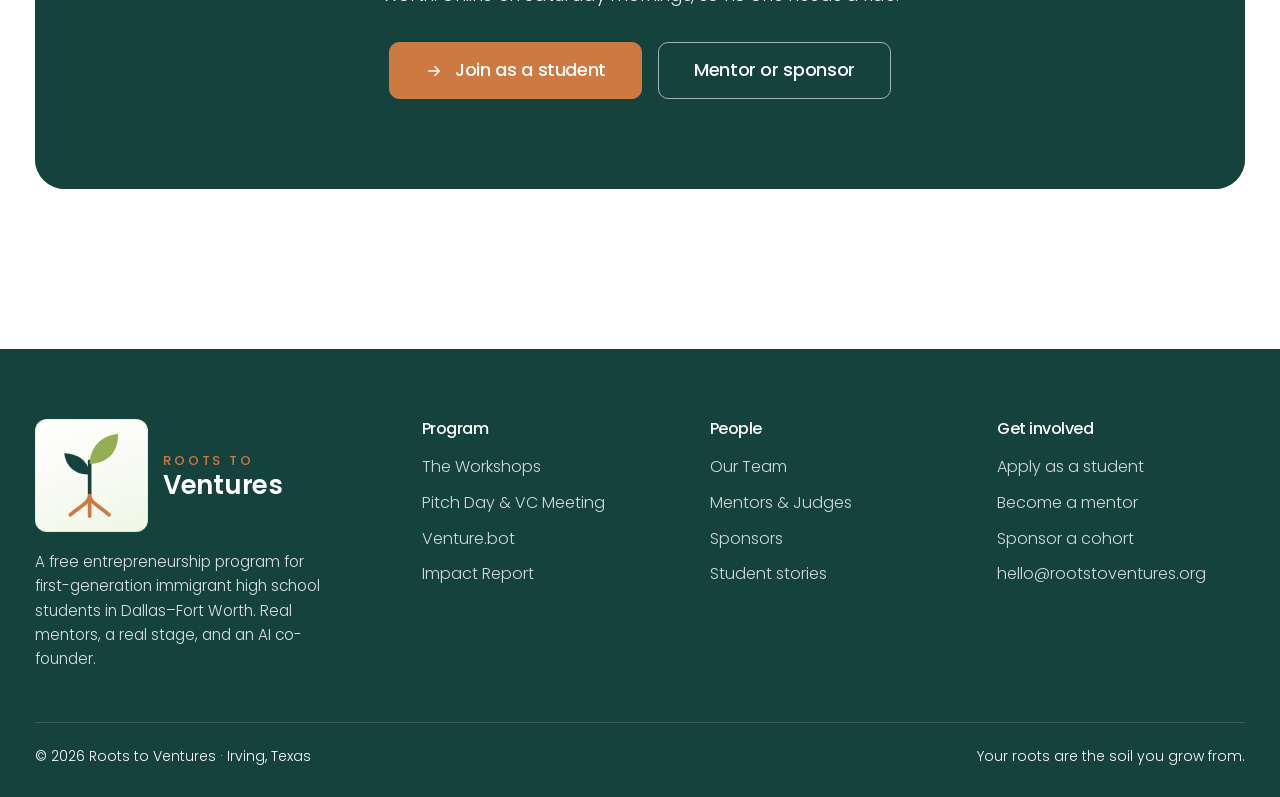
==== commit 81518cad: "Merge pull request #6 from TSAStudent/devin/1794797146-hero-crowd-photo Hero: replace blurry worksho" ====
--- a/index.html
+++ b/index.html
@@ -56,7 +56,7 @@
     <div class="carousel" data-rotator data-interval="7000" aria-roledescription="carousel" aria-label="Photos from the Roots to Ventures program">
       <div class="carousel-viewport">
         <div class="carousel-track">
-          <div class="hero-slide" data-src="assets/img/hero/workshop-room.jpg" data-caption="Students at a Roots to Ventures workshop" style="background-position:center 55%"></div>
+          <div class="hero-slide" data-src="assets/img/hero/workshop-room.jpg" data-caption="Students at a Roots to Ventures workshop" style="background-position:center 52%"></div>
           <div class="hero-slide" data-src="assets/img/hero/presenting.jpg" data-caption="A student presenting his idea" style="background-position:center 40%"></div>
           <div class="hero-slide" data-src="assets/img/hero/project-discussion.jpg" data-caption="Talking through a project board" style="background-position:center 50%"></div>
           <div class="hero-slide" data-src="assets/img/hero/team-portrait.jpg" data-caption="A student team" style="background-position:center 35%"></div>
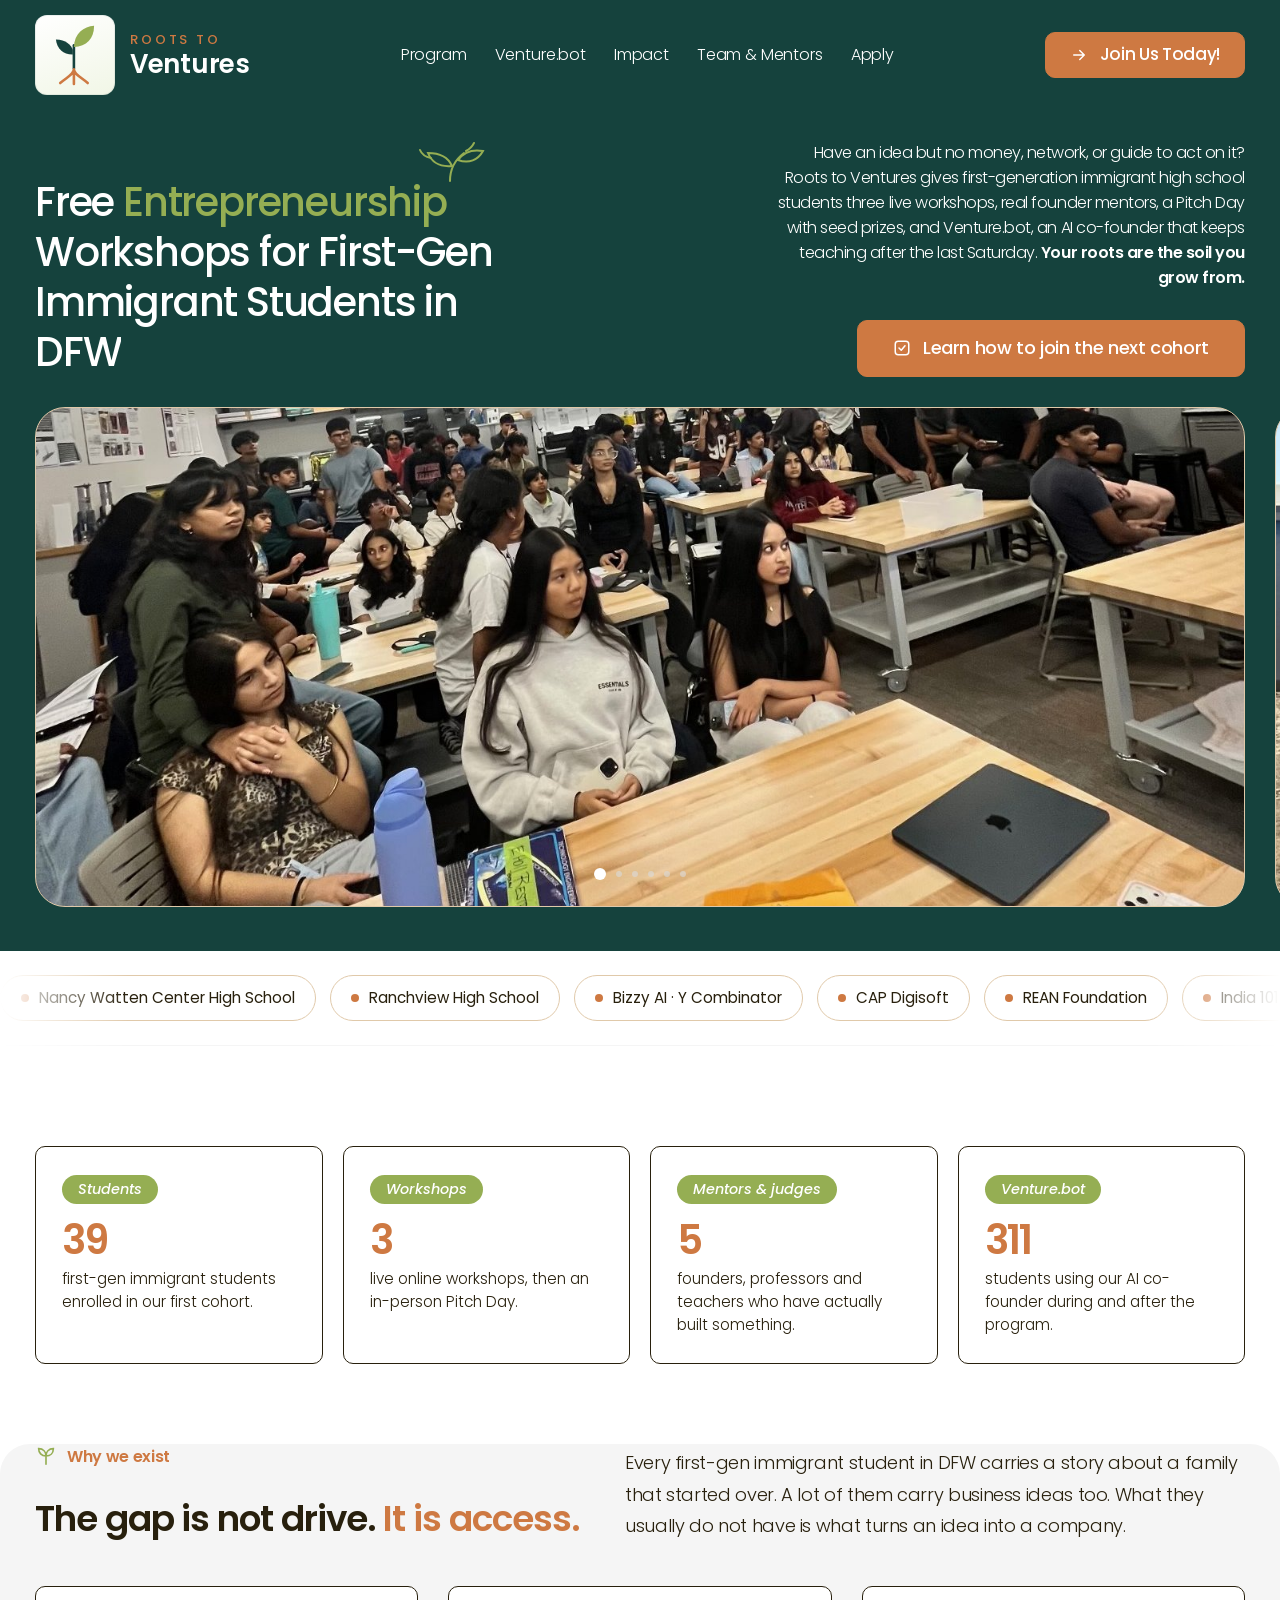
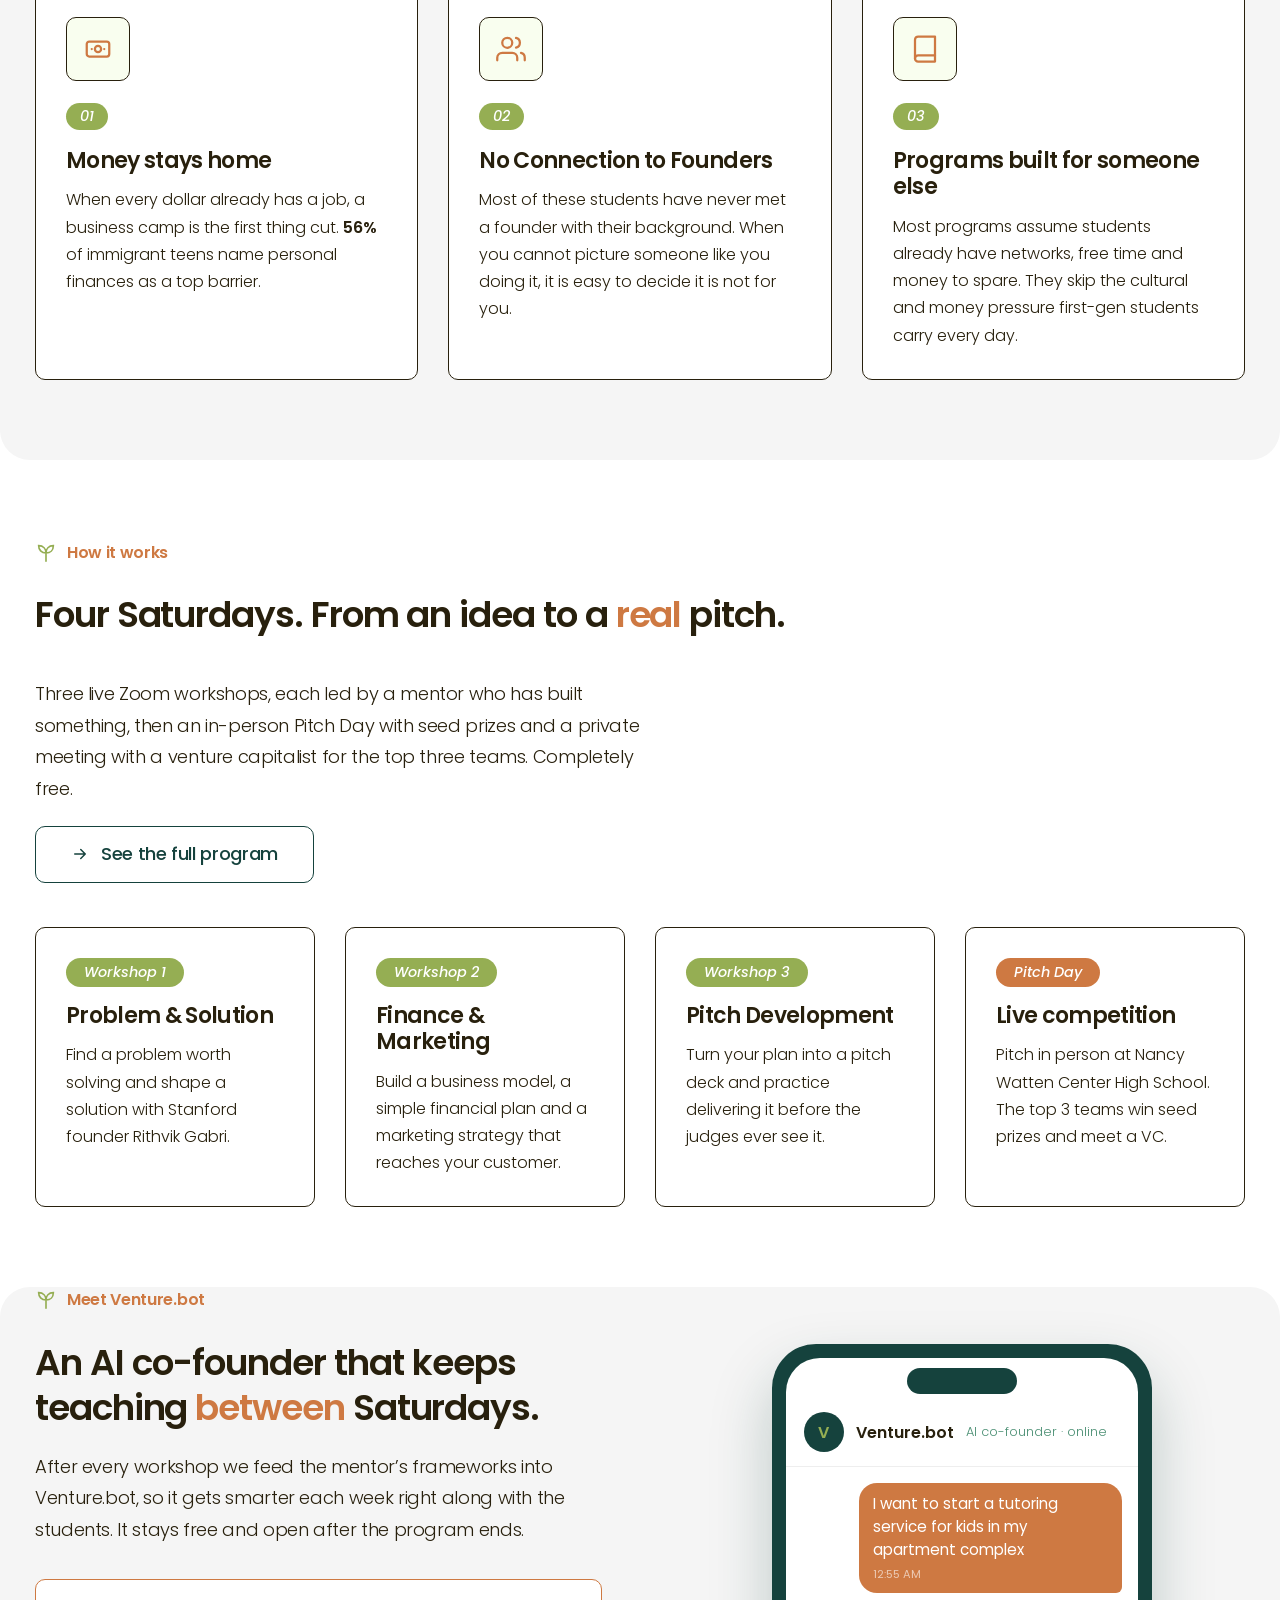
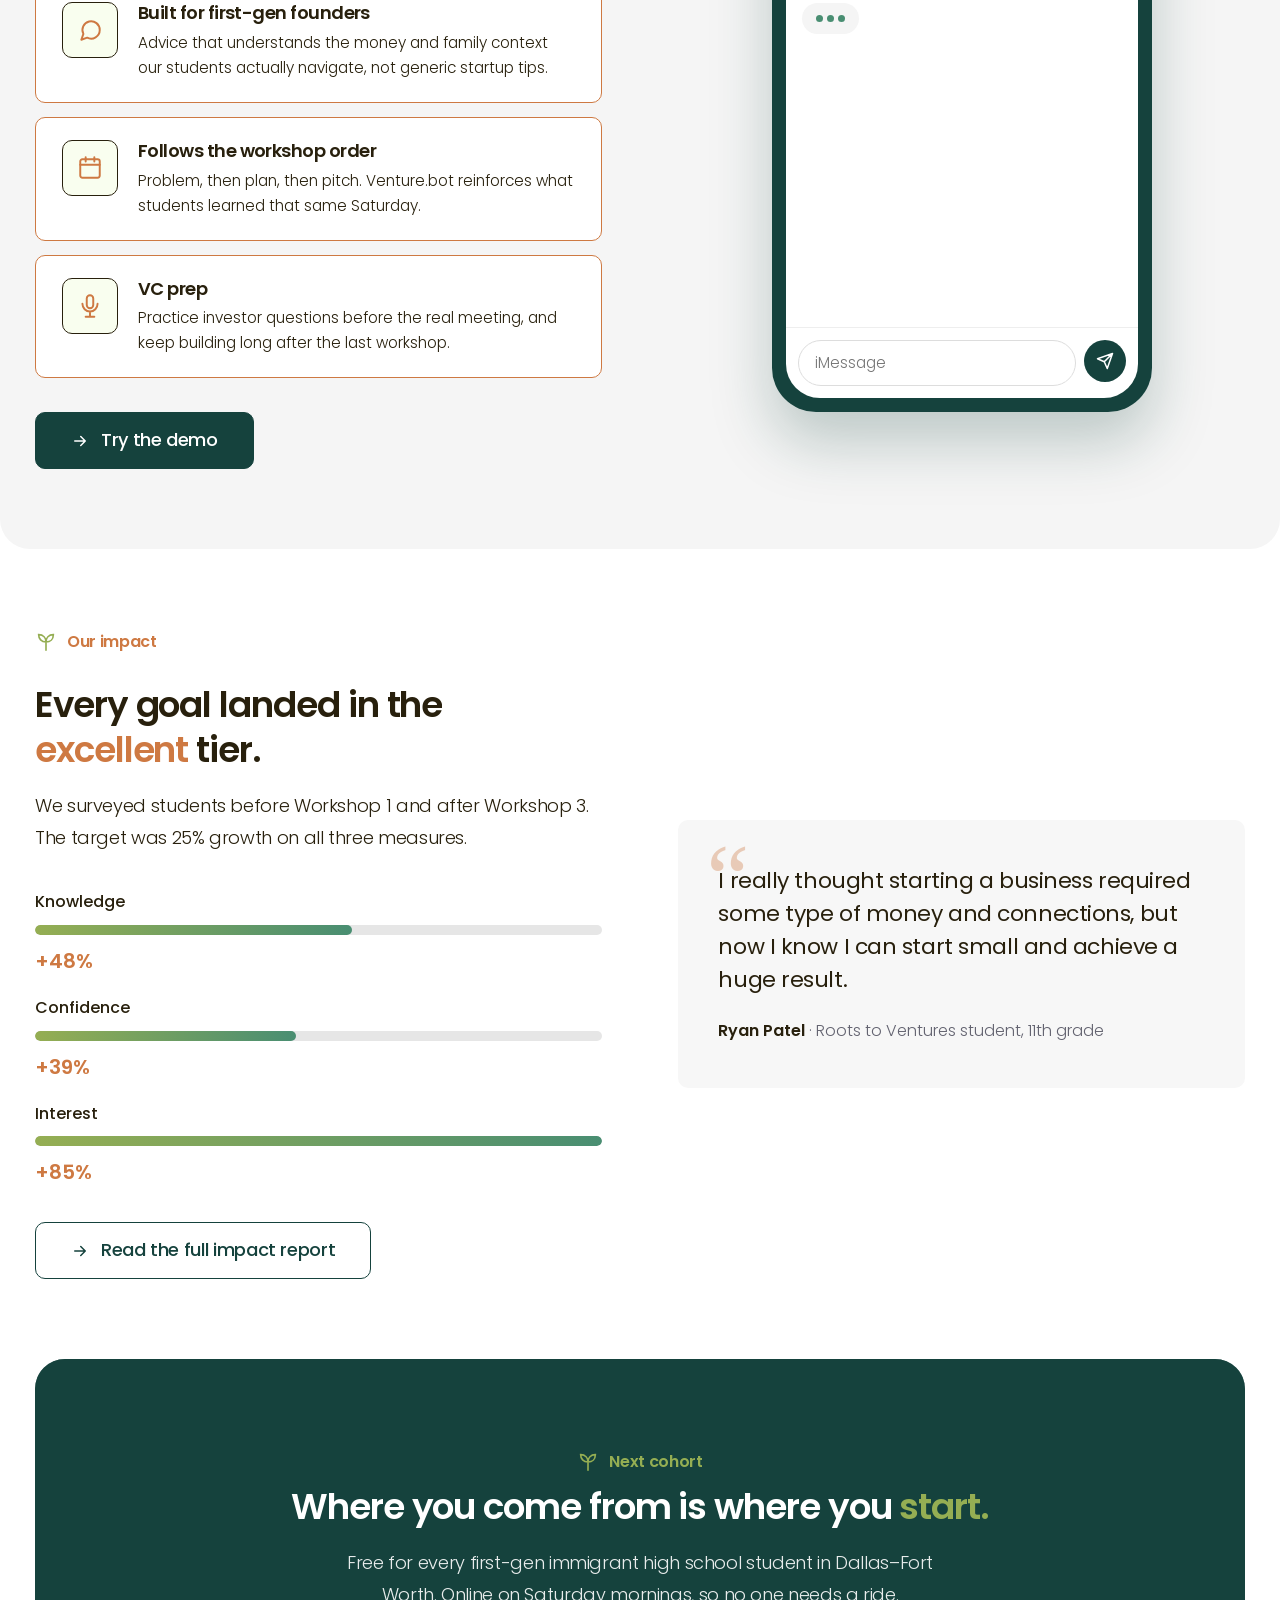
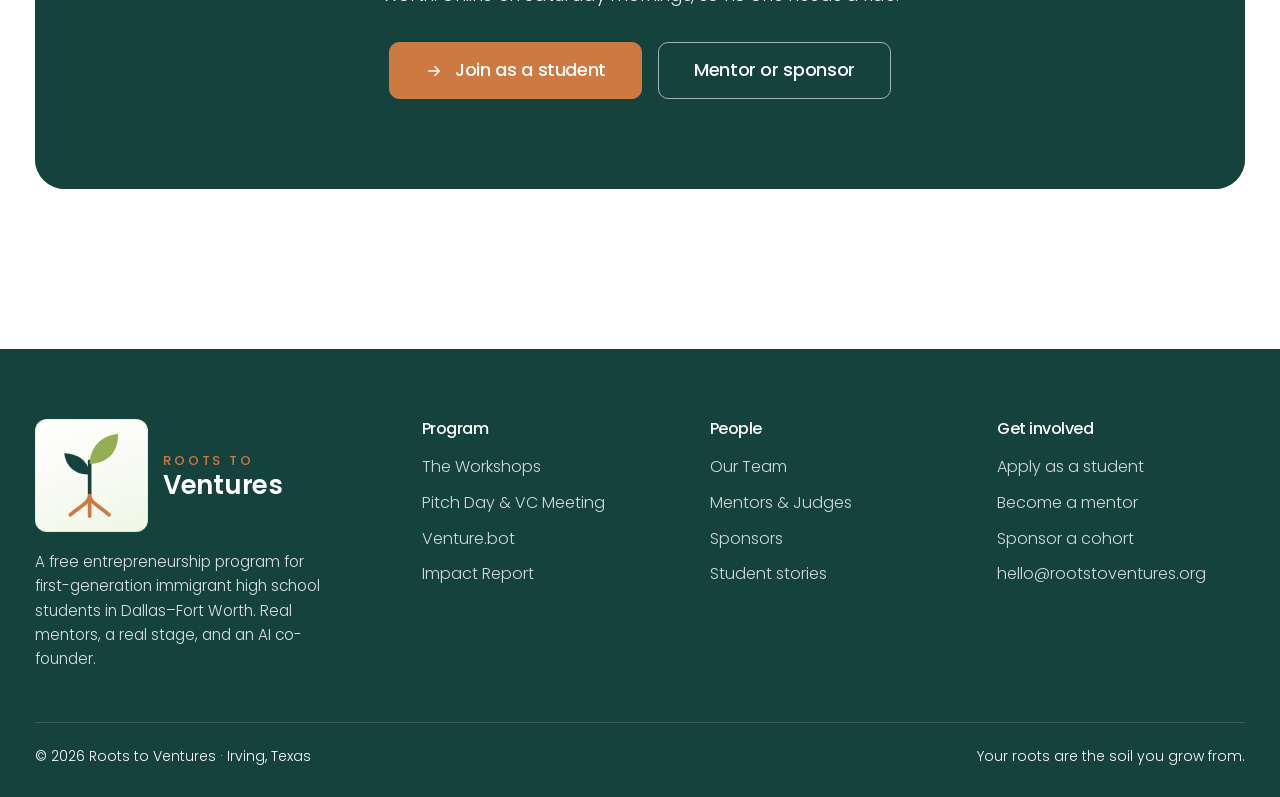
==== commit d6b44ca6: "Hero: new program photos in the requested order; why-we-exist #2 title; 5 mentors & judges Co-Author" ====
--- a/index.html
+++ b/index.html
@@ -57,11 +57,11 @@
       <div class="carousel-viewport">
         <div class="carousel-track">
           <div class="hero-slide" data-src="assets/img/hero/workshop-room.jpg" data-caption="Students at a Roots to Ventures workshop" style="background-position:center 52%"></div>
-          <div class="hero-slide" data-src="assets/img/hero/presenting.jpg" data-caption="A student presenting his idea" style="background-position:center 40%"></div>
-          <div class="hero-slide" data-src="assets/img/hero/project-discussion.jpg" data-caption="Talking through a project board" style="background-position:center 50%"></div>
-          <div class="hero-slide" data-src="assets/img/hero/team-portrait.jpg" data-caption="A student team" style="background-position:center 35%"></div>
-          <div class="hero-slide" data-src="assets/img/hero/feedback.jpg" data-caption="Getting feedback on a pitch" style="background-position:center 8%"></div>
-          <div class="hero-slide" data-src="assets/img/hero/three-founders.jpg" data-caption="Three student founders" style="background-position:center 5%"></div>
+          <div class="hero-slide" data-src="assets/img/hero/trio-pitch-day.jpg" data-caption="Three student founders on Pitch Day" style="background-position:center 22%"></div>
+          <div class="hero-slide" data-src="assets/img/hero/team-five.jpg" data-caption="A student team on Pitch Day" style="background-position:center 30%"></div>
+          <div class="hero-slide" data-src="assets/img/hero/team-four.jpg" data-caption="A four-person student team" style="background-position:center 30%"></div>
+          <div class="hero-slide" data-src="assets/img/hero/student-presenting.jpg" data-caption="A student presenting his idea" style="background-position:center 26%"></div>
+          <div class="hero-slide" data-src="assets/img/hero/workshop-crowd.jpg" data-caption="A packed Roots to Ventures workshop" style="background-position:center 75%"></div>
         </div>
       </div>
       <div class="hero-dots" aria-label="Choose slide"></div>
@@ -96,7 +96,7 @@
     <div class="stats reveal">
       <div class="stat"><span class="tag">Students</span><span class="num"><span data-count="39">0</span></span><span class="lbl">first-gen immigrant students enrolled in our first cohort.</span></div>
       <div class="stat"><span class="tag">Workshops</span><span class="num"><span data-count="3">0</span></span><span class="lbl">live online workshops, then an in-person Pitch Day.</span></div>
-      <div class="stat"><span class="tag">Mentors &amp; judges</span><span class="num"><span data-count="6">0</span></span><span class="lbl">founders, professors and teachers who have actually built something.</span></div>
+      <div class="stat"><span class="tag">Mentors &amp; judges</span><span class="num"><span data-count="5">0</span></span><span class="lbl">founders, professors and teachers who have actually built something.</span></div>
       <div class="stat"><span class="tag">Venture.bot</span><span class="num"><span data-count="312">0</span></span><span class="lbl">students using our AI co-founder during and after the program.</span></div>
     </div>
   </div>
@@ -122,7 +122,7 @@
       <article class="card reveal" data-delay="1" data-tilt>
         <div class="icon"><svg viewBox="0 0 24 24" fill="none" stroke="currentColor" stroke-width="1.8" stroke-linecap="round" stroke-linejoin="round"><path d="M17 21v-2a4 4 0 0 0-4-4H5a4 4 0 0 0-4 4v2"/><circle cx="9" cy="7" r="4"/><path d="M23 21v-2a4 4 0 0 0-3-3.9"/><path d="M16 3.1a4 4 0 0 1 0 7.8"/></svg></div>
         <span class="idx">02</span>
-        <h3>No one who looks like them</h3>
+        <h3>No Connection to Founders</h3>
         <p>Most of these students have never met a founder with their background. When you cannot picture someone like you doing it, it is easy to decide it is not for you.</p>
       </article>
       <article class="card reveal" data-delay="2" data-tilt>
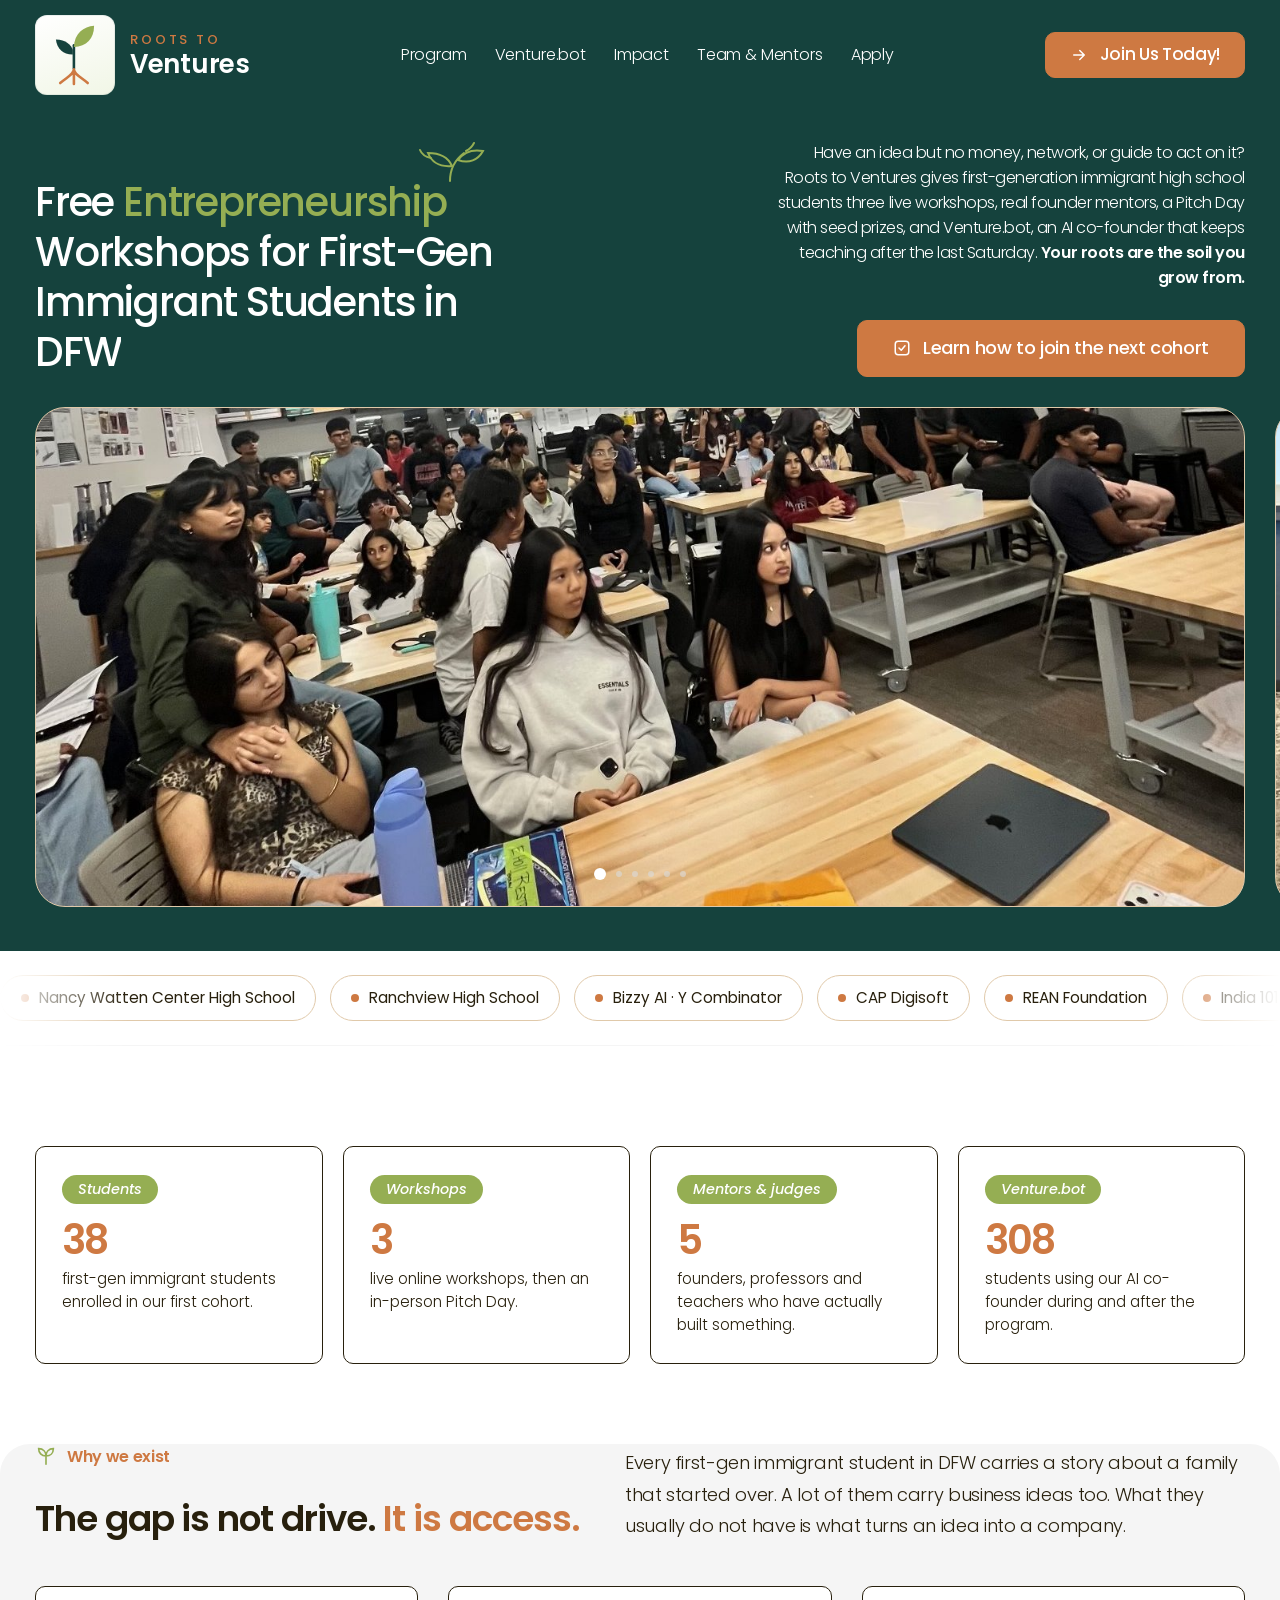
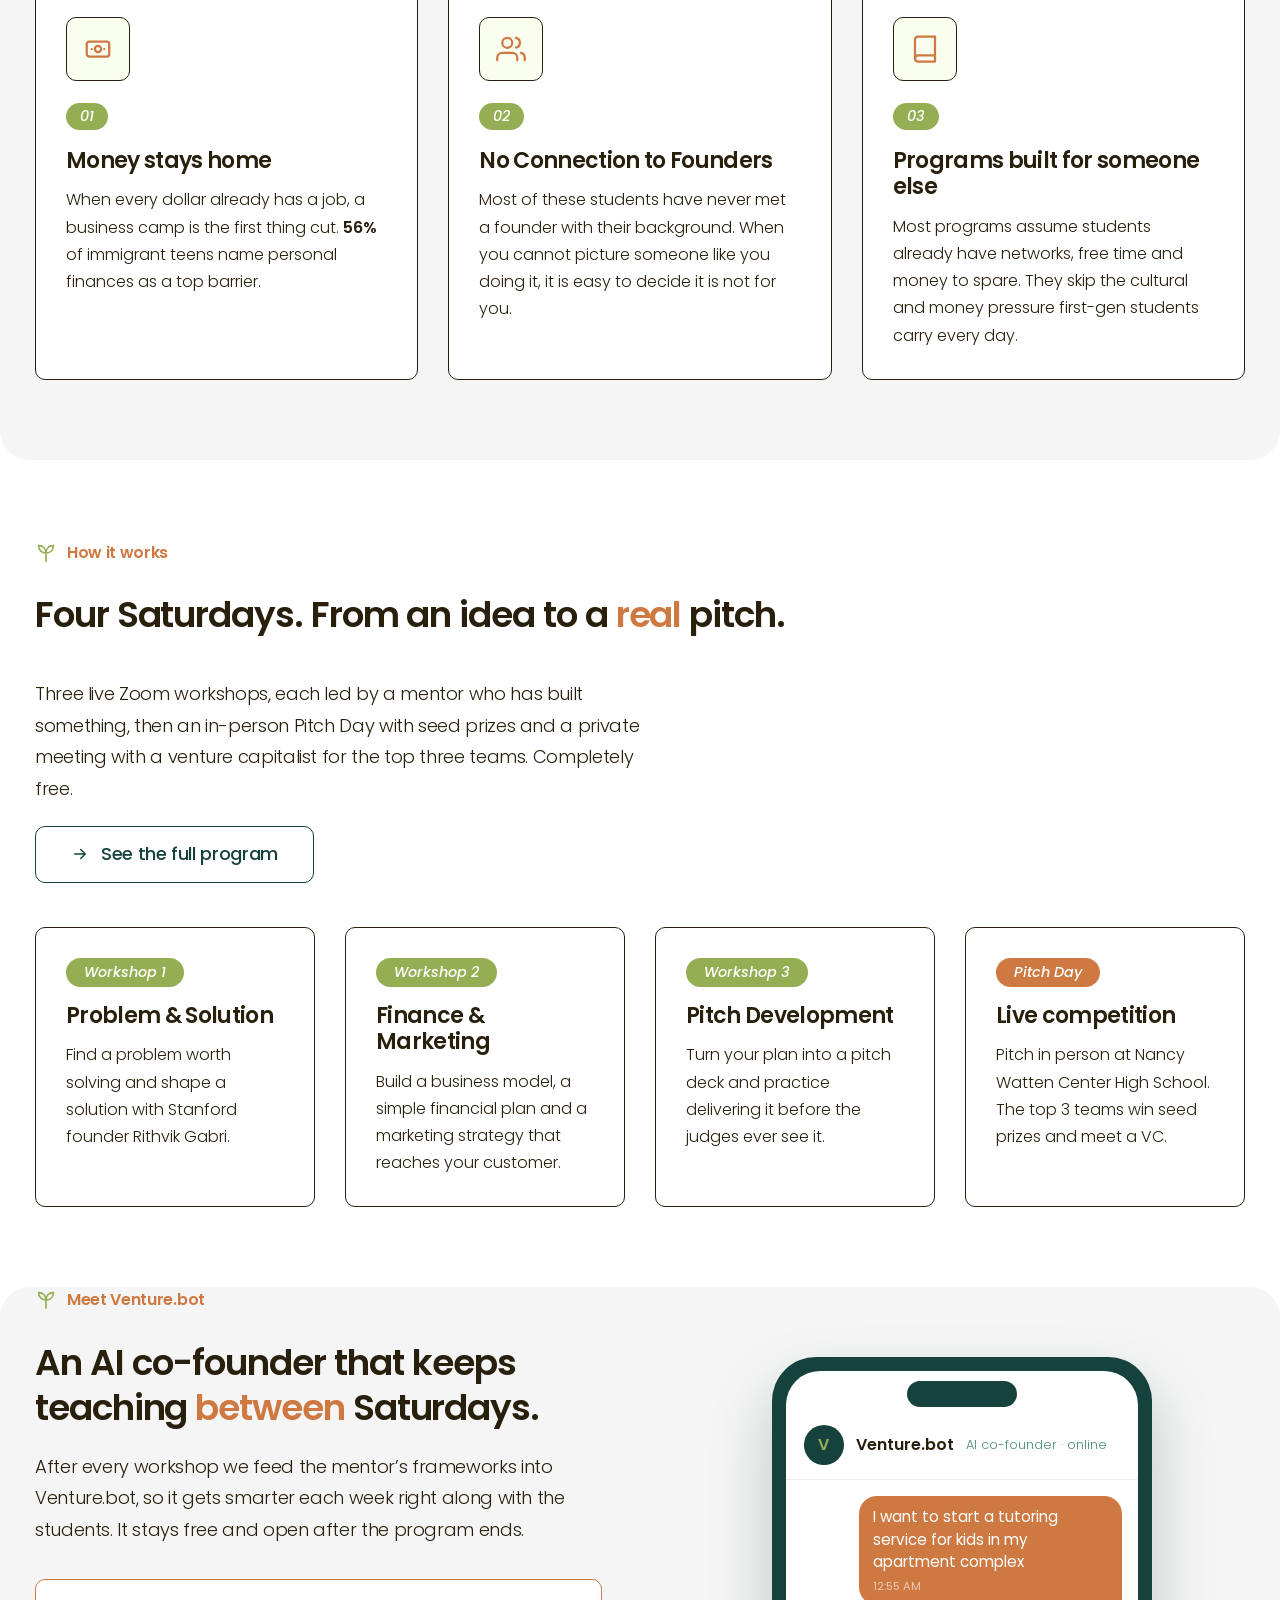
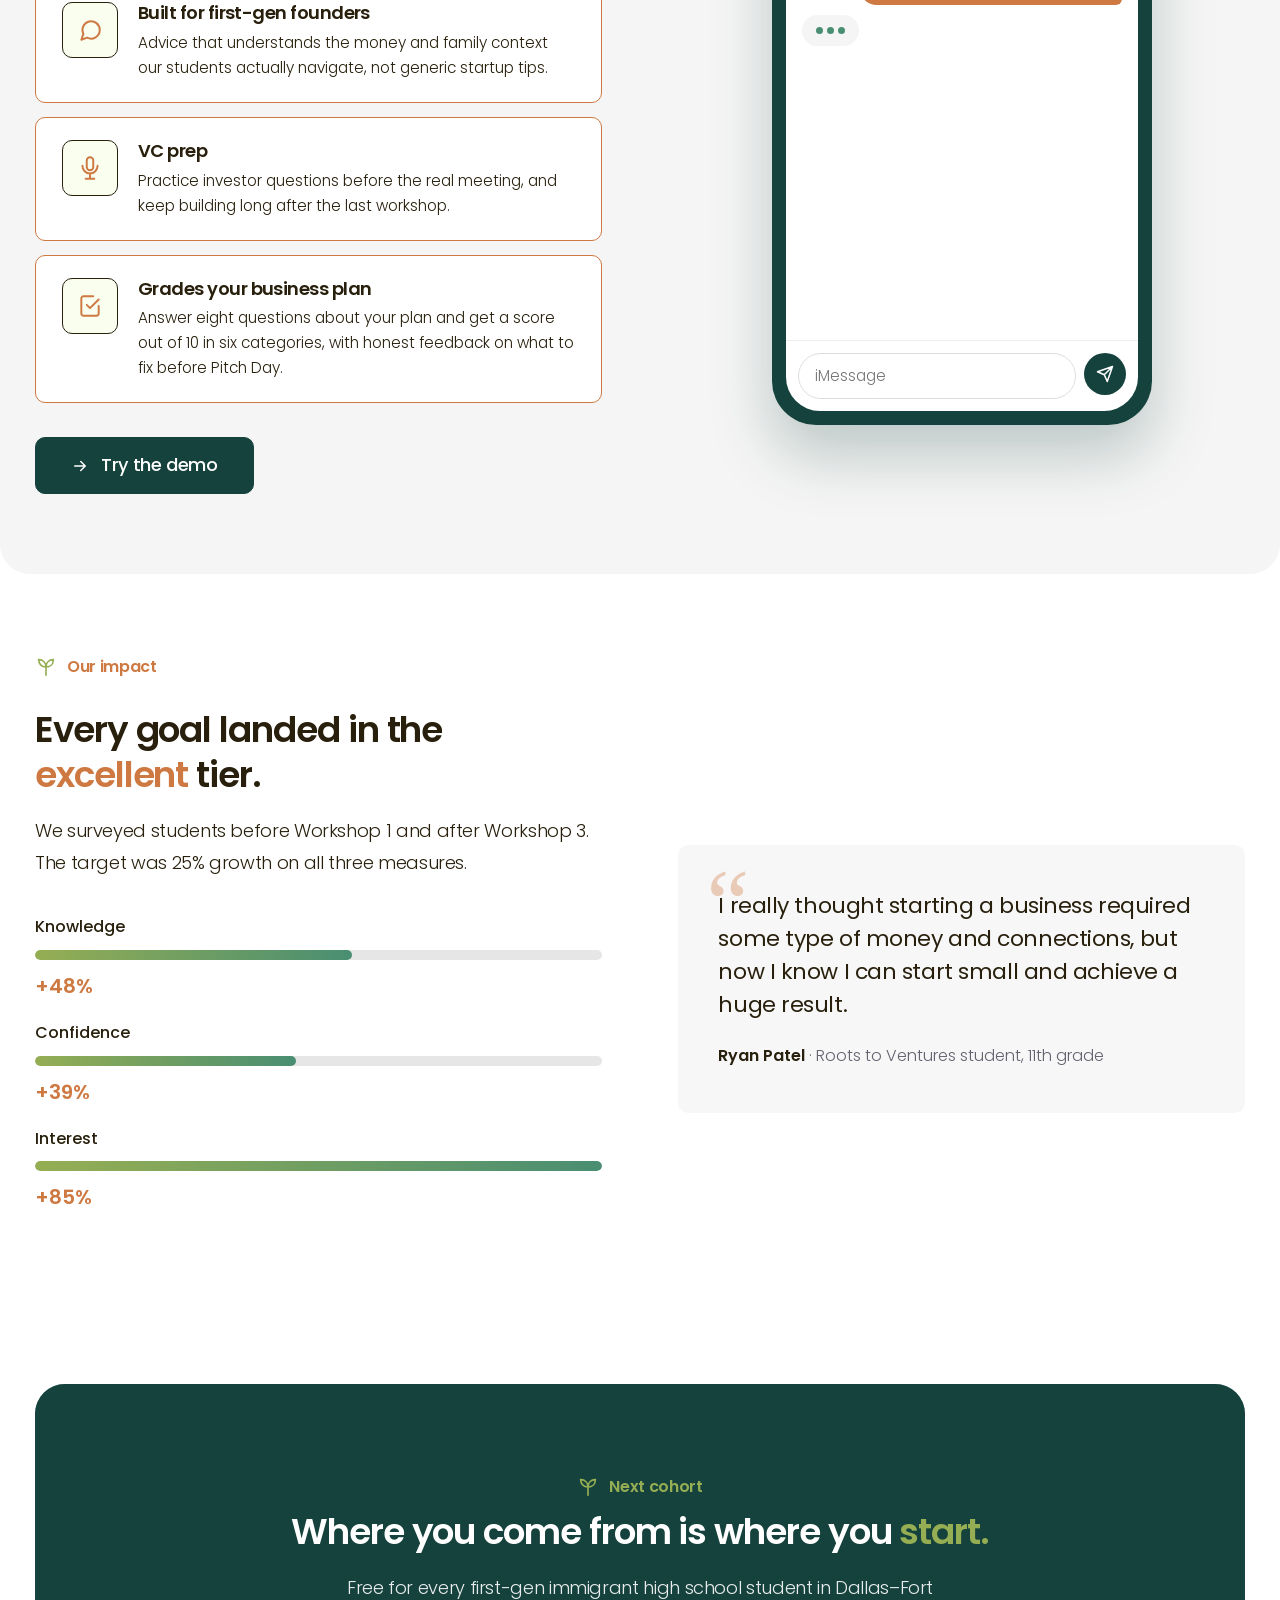
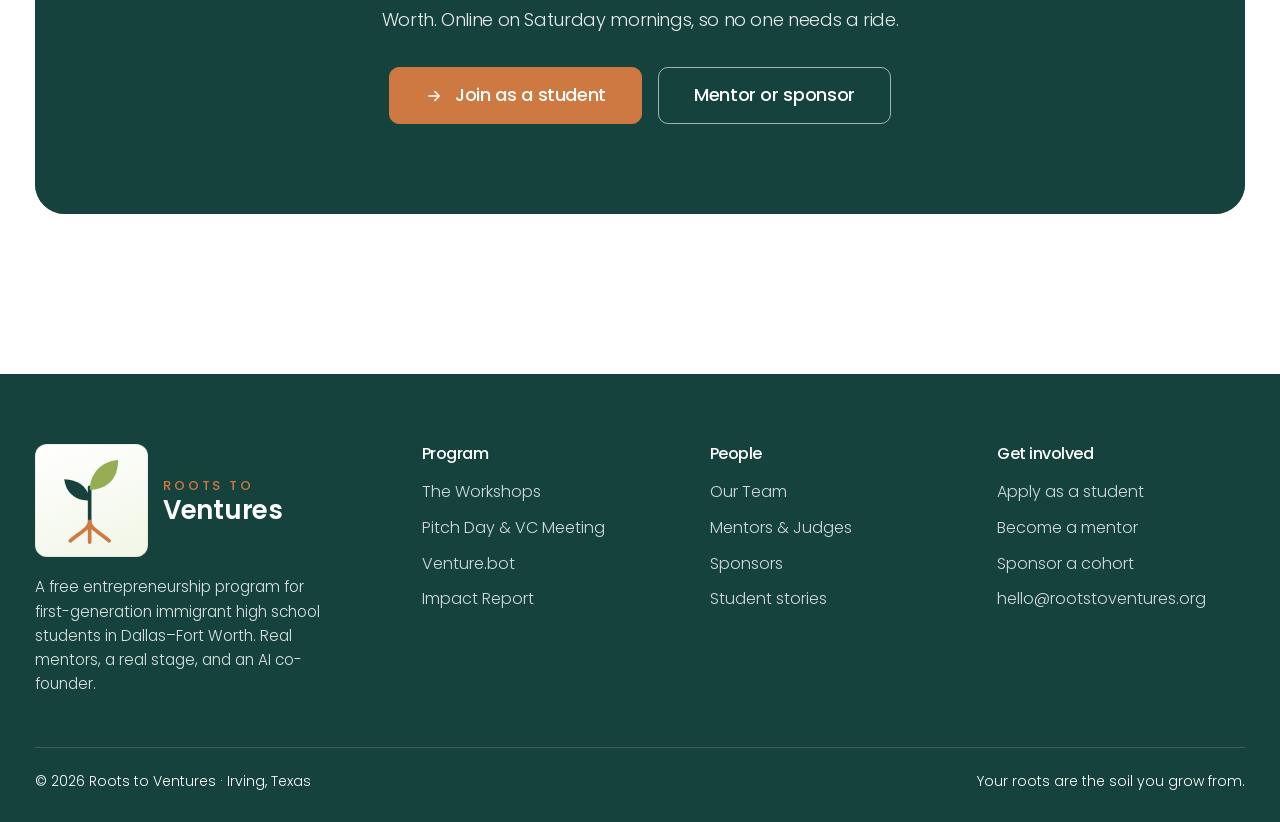
==== commit 44d58dc4: "Apply success: cohort 2 dates TBD; homepage Venture.bot list adds plan grader Co-Authored-By: Surya " ====
--- a/index.html
+++ b/index.html
@@ -187,12 +187,12 @@
             <div><h3>Built for first-gen founders</h3><p>Advice that understands the money and family context our students actually navigate, not generic startup tips.</p></div>
           </div>
           <div class="feature">
-            <div class="icon"><svg viewBox="0 0 24 24" fill="none" stroke="currentColor" stroke-width="1.8" stroke-linecap="round" stroke-linejoin="round"><rect x="3" y="4" width="18" height="17" rx="2"/><path d="M3 9h18M8 2v4M16 2v4"/></svg></div>
-            <div><h3>Follows the workshop order</h3><p>Problem, then plan, then pitch. Venture.bot reinforces what students learned that same Saturday.</p></div>
+            <div class="icon"><svg viewBox="0 0 24 24" fill="none" stroke="currentColor" stroke-width="1.8" stroke-linecap="round" stroke-linejoin="round"><rect x="9" y="2" width="6" height="12" rx="3"/><path d="M5 10a7 7 0 0 0 14 0M12 17v5M8 22h8"/></svg></div>
+            <div><h3>VC prep</h3><p>Practice investor questions before the real meeting, and keep building long after the last workshop.</p></div>
           </div>
           <div class="feature">
-            <div class="icon"><svg viewBox="0 0 24 24" fill="none" stroke="currentColor" stroke-width="1.8" stroke-linecap="round" stroke-linejoin="round"><rect x="9" y="2" width="6" height="12" rx="3"/><path d="M5 10a7 7 0 0 0 14 0M12 17v5M8 22h8"/></svg></div>
-            <div><h3>VC prep</h3><p>Practice investor questions before the real meeting, and keep building long after the last workshop.</p></div>
+            <div class="icon"><svg viewBox="0 0 24 24" fill="none" stroke="currentColor" stroke-width="1.8" stroke-linecap="round" stroke-linejoin="round"><path d="M9 11l3 3 8-8"/><path d="M20 12v7a2 2 0 0 1-2 2H6a2 2 0 0 1-2-2V5a2 2 0 0 1 2-2h9"/></svg></div>
+            <div><h3>Grades your business plan</h3><p>Answer eight questions about your plan and get a score out of 10 in six categories, with honest feedback on what to fix before Pitch Day.</p></div>
           </div>
         </div>
         <div class="btn-group" style="margin-top:34px">
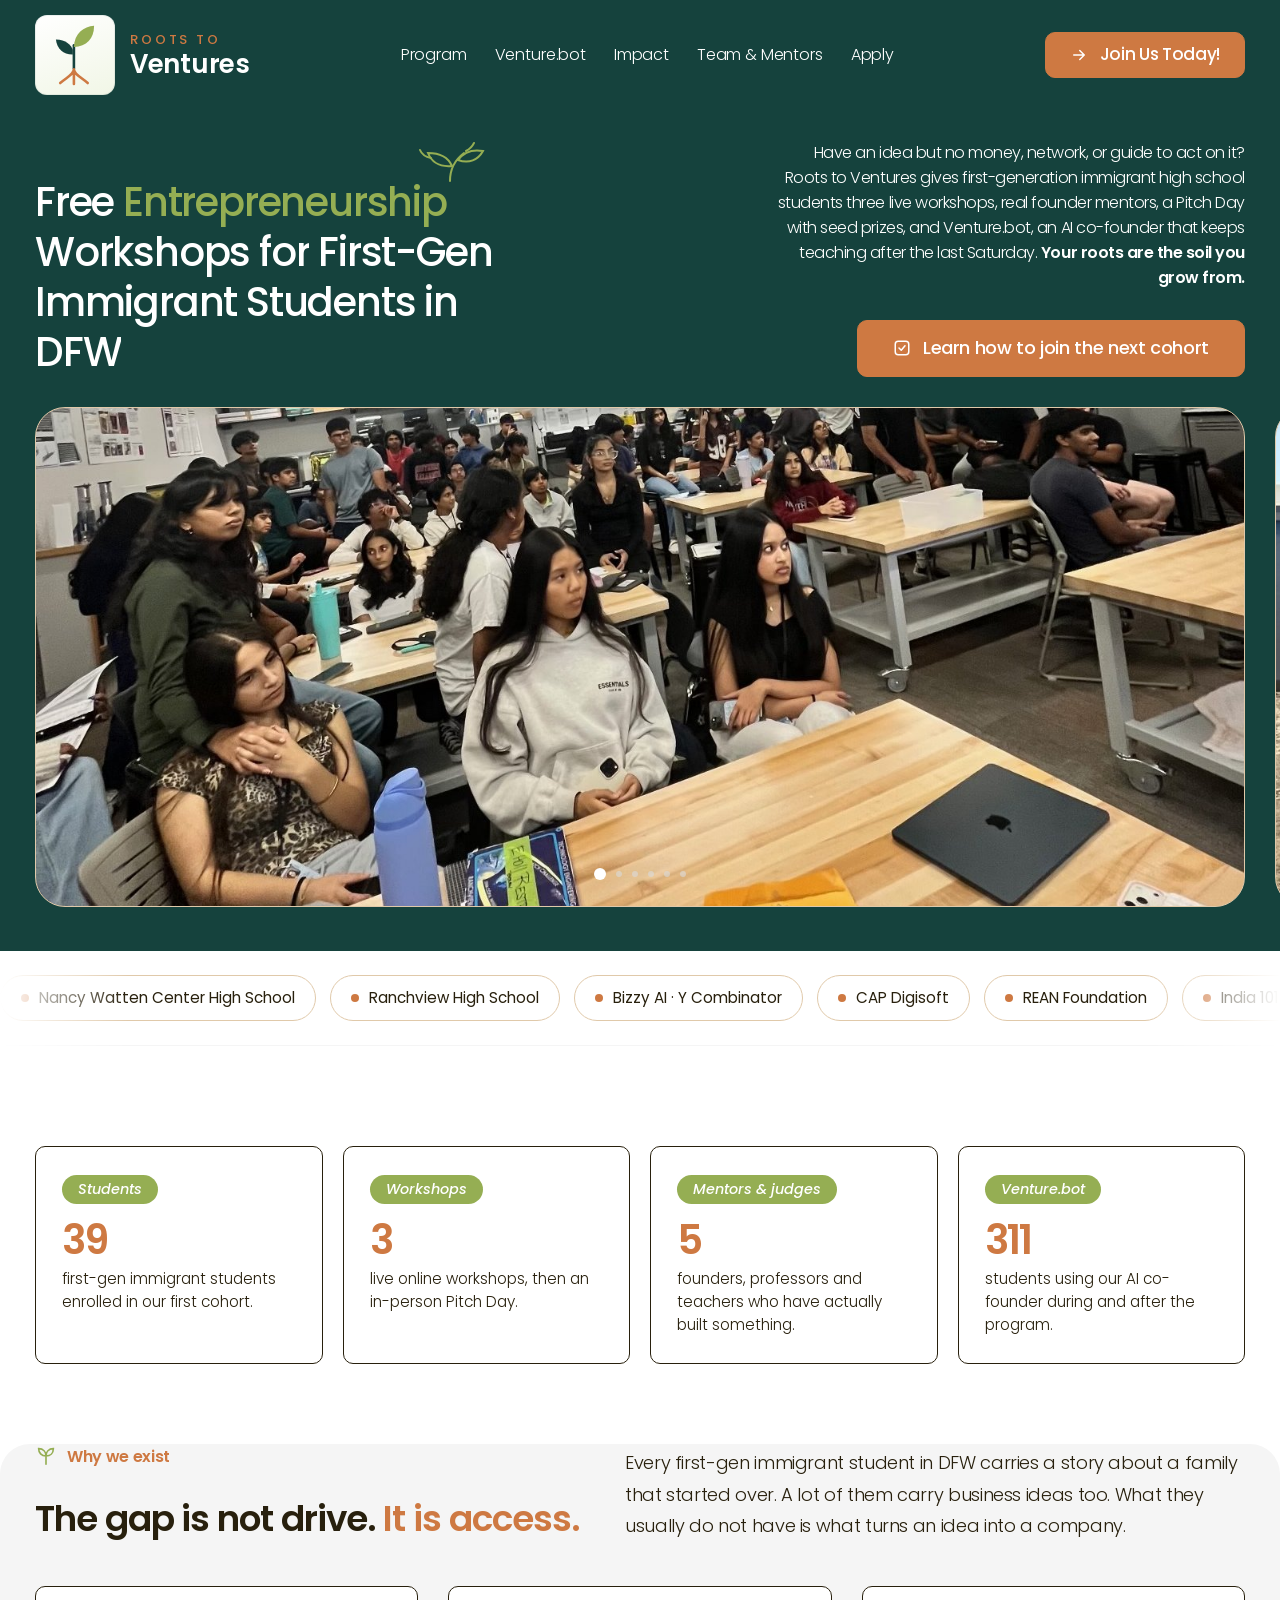
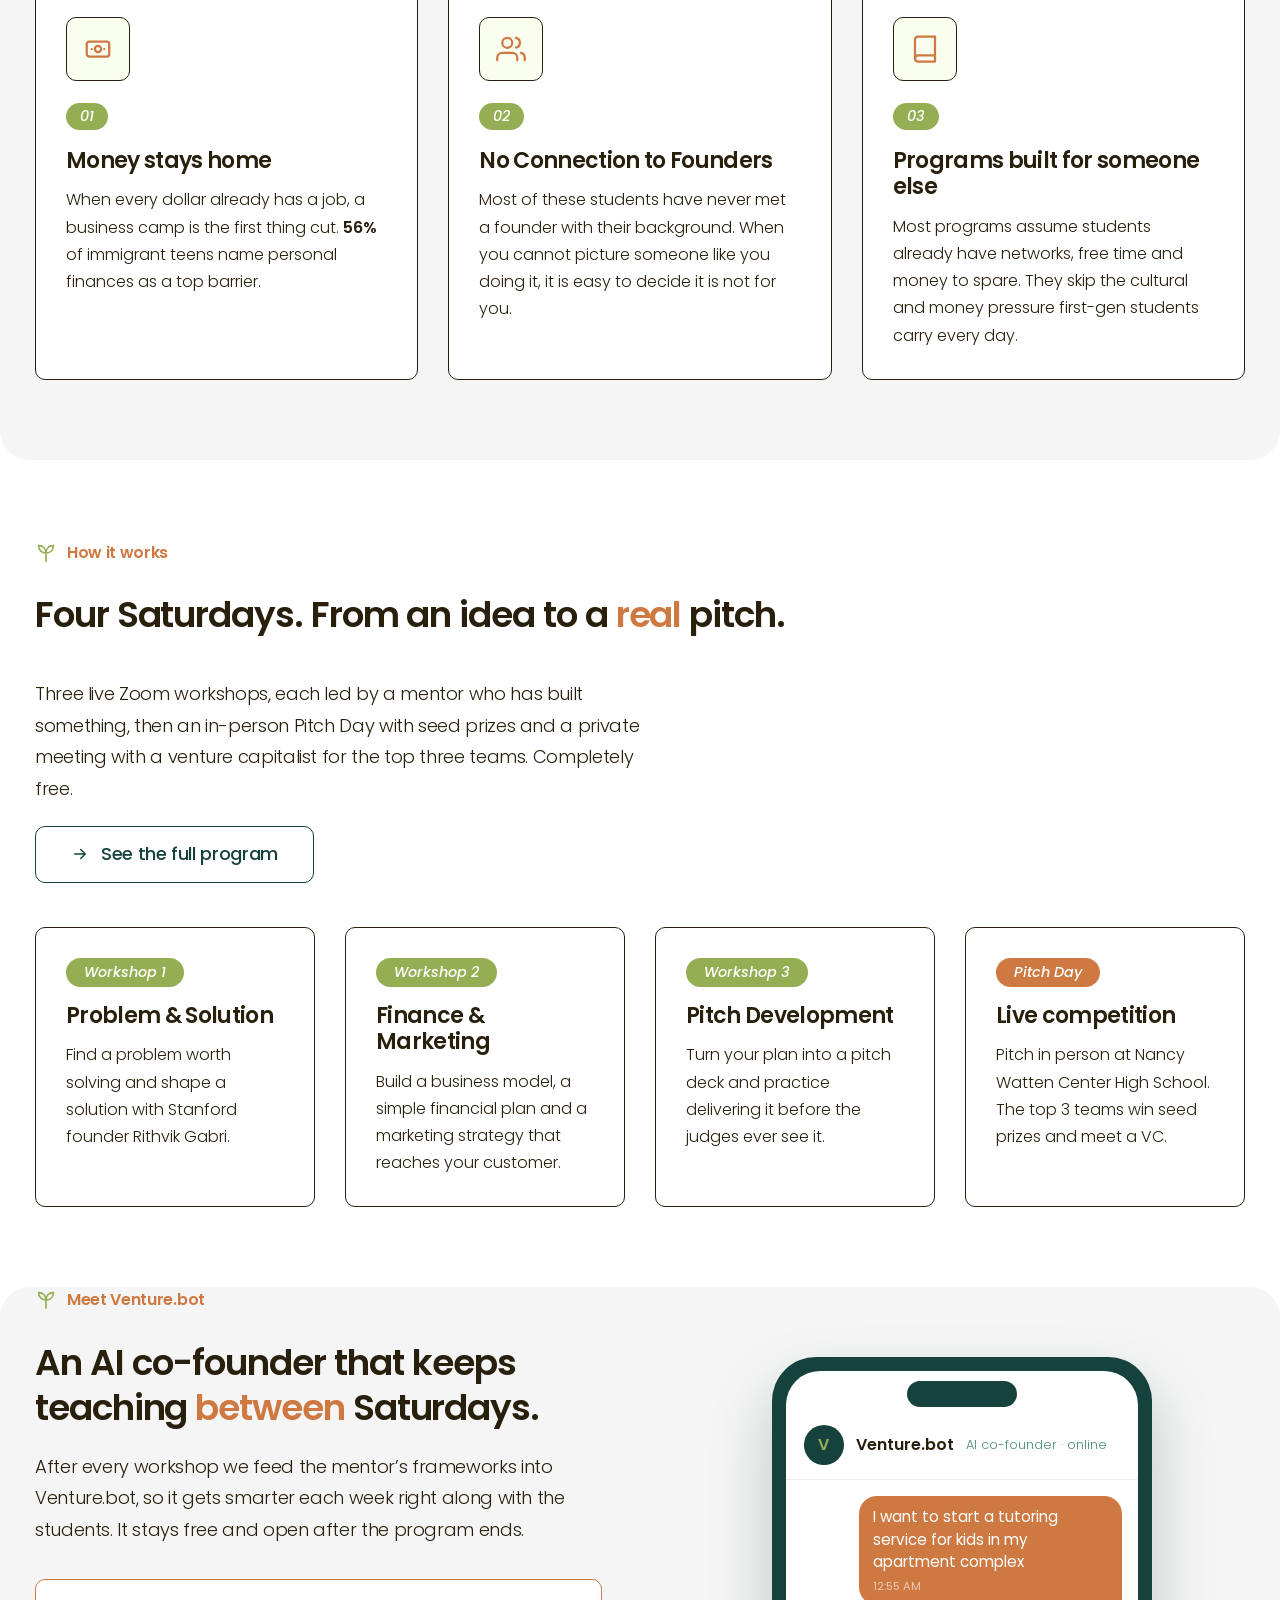
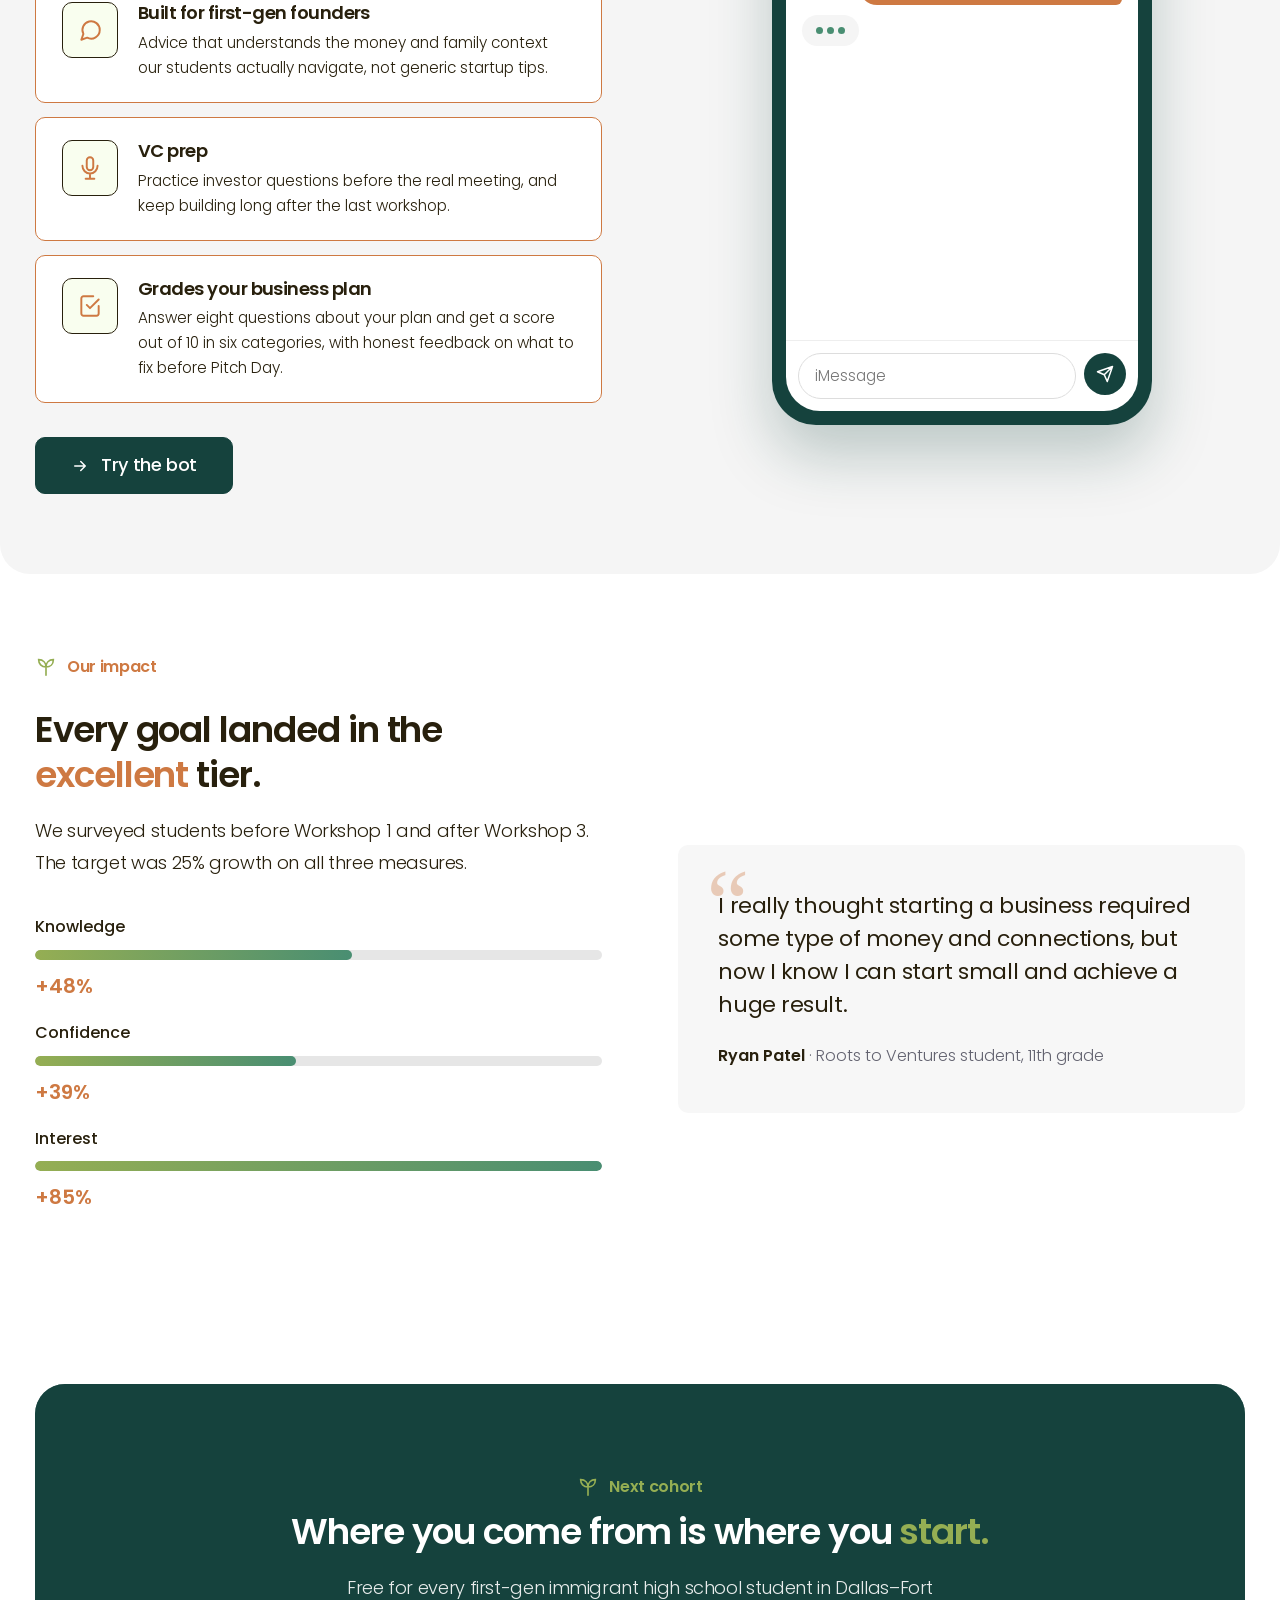
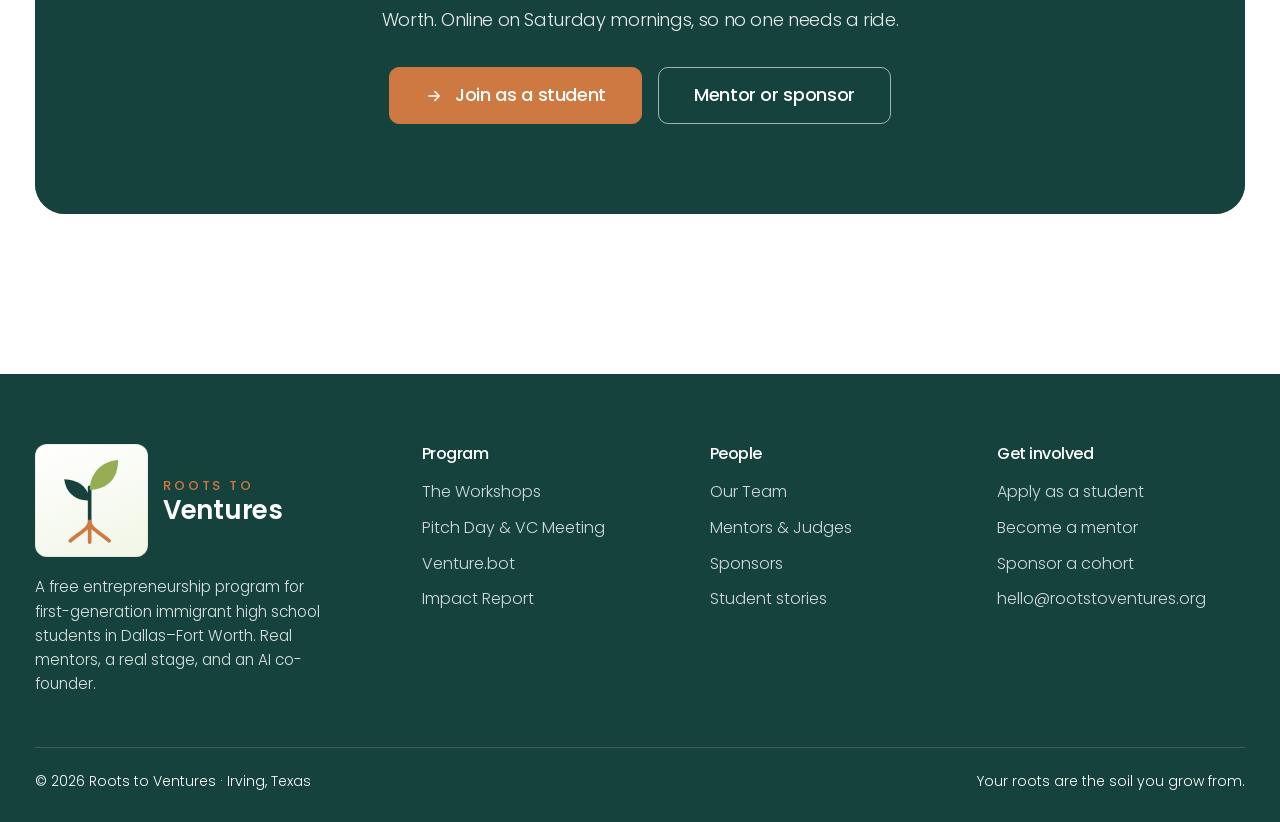
==== commit f0024681: "Homepage: 'Try the demo' -> 'Try the bot' Co-Authored-By: Surya Raineedi <suryaraineedi@gmail.com>" ====
--- a/index.html
+++ b/index.html
@@ -196,7 +196,7 @@
           </div>
         </div>
         <div class="btn-group" style="margin-top:34px">
-          <a class="btn btn-dark btn-lg reveal" data-delay="3" href="venture-bot.html">Try the demo <svg viewBox="0 0 24 24" fill="none" stroke="currentColor" stroke-width="2" stroke-linecap="round" stroke-linejoin="round"><path d="M5 12h14M13 6l6 6-6 6"/></svg></a>
+          <a class="btn btn-dark btn-lg reveal" data-delay="3" href="venture-bot.html">Try the bot <svg viewBox="0 0 24 24" fill="none" stroke="currentColor" stroke-width="2" stroke-linecap="round" stroke-linejoin="round"><path d="M5 12h14M13 6l6 6-6 6"/></svg></a>
         </div>
       </div>
       <div class="reveal" data-delay="1">
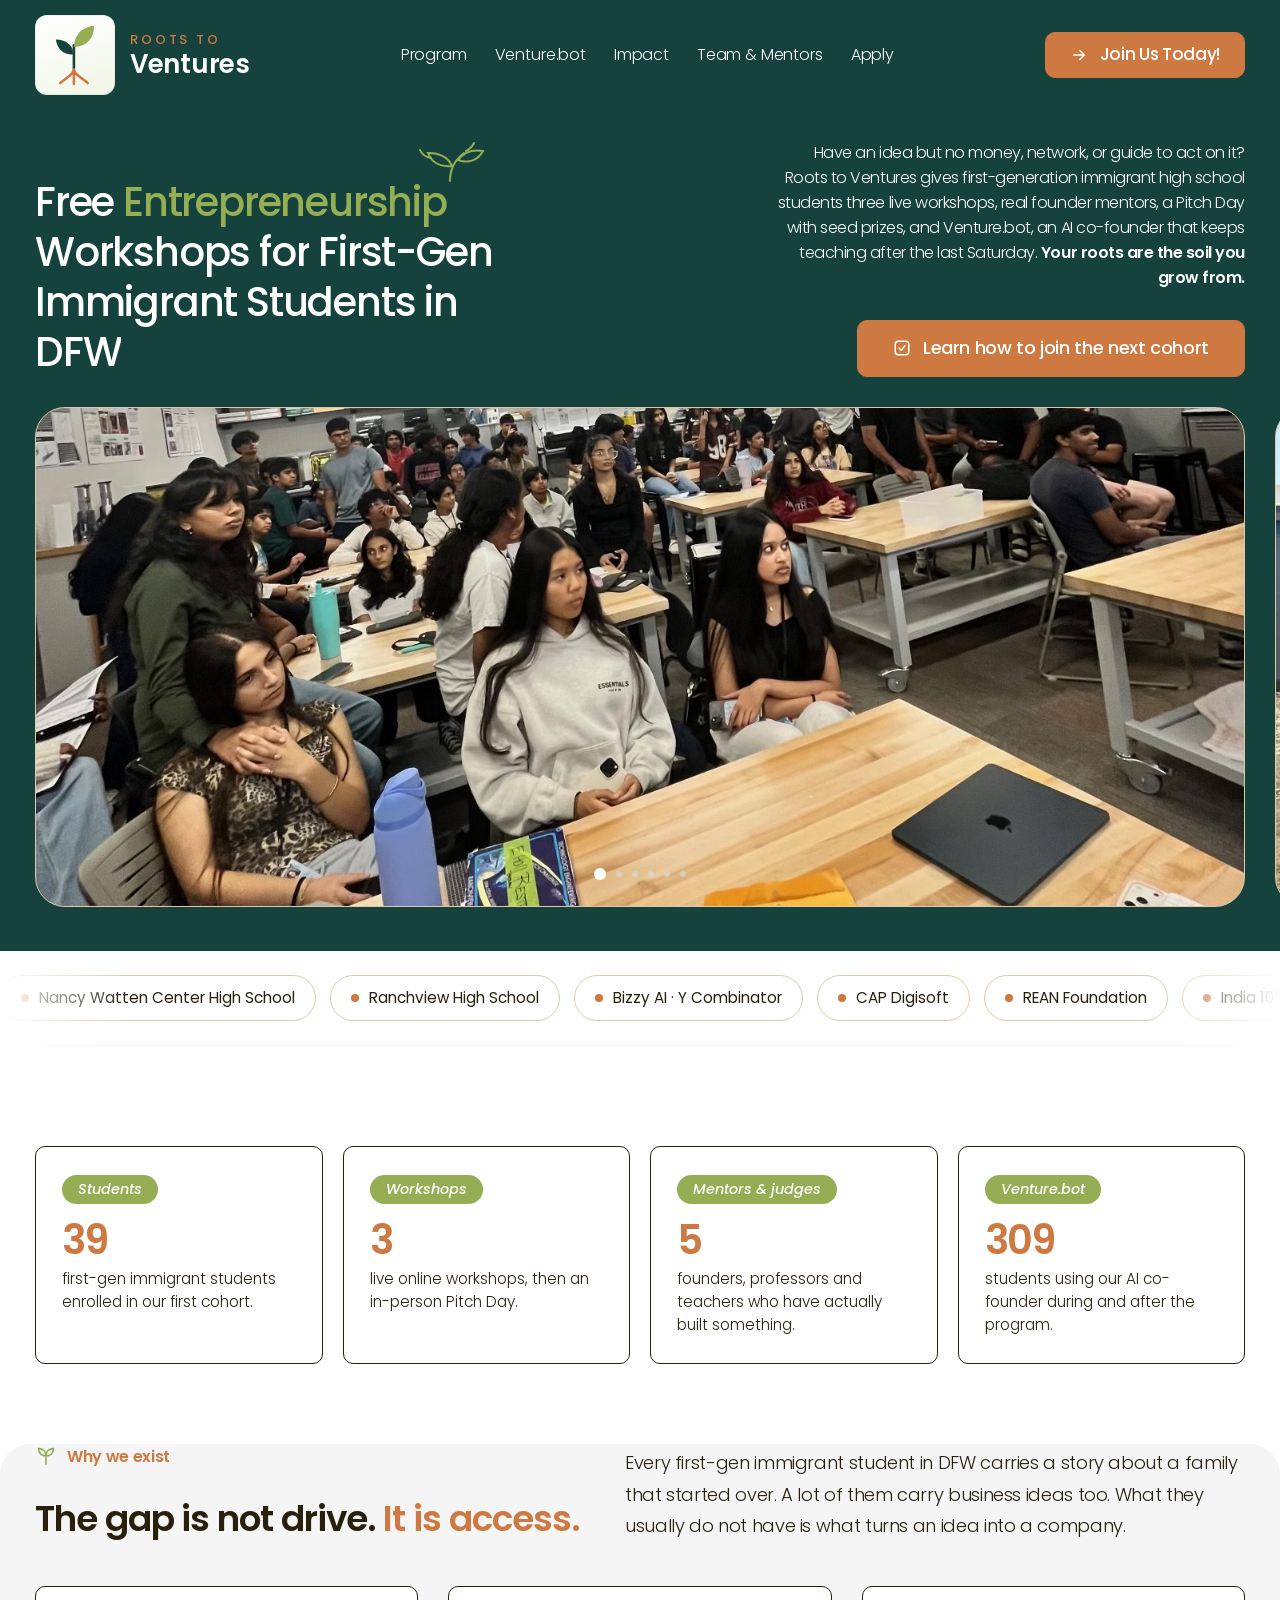
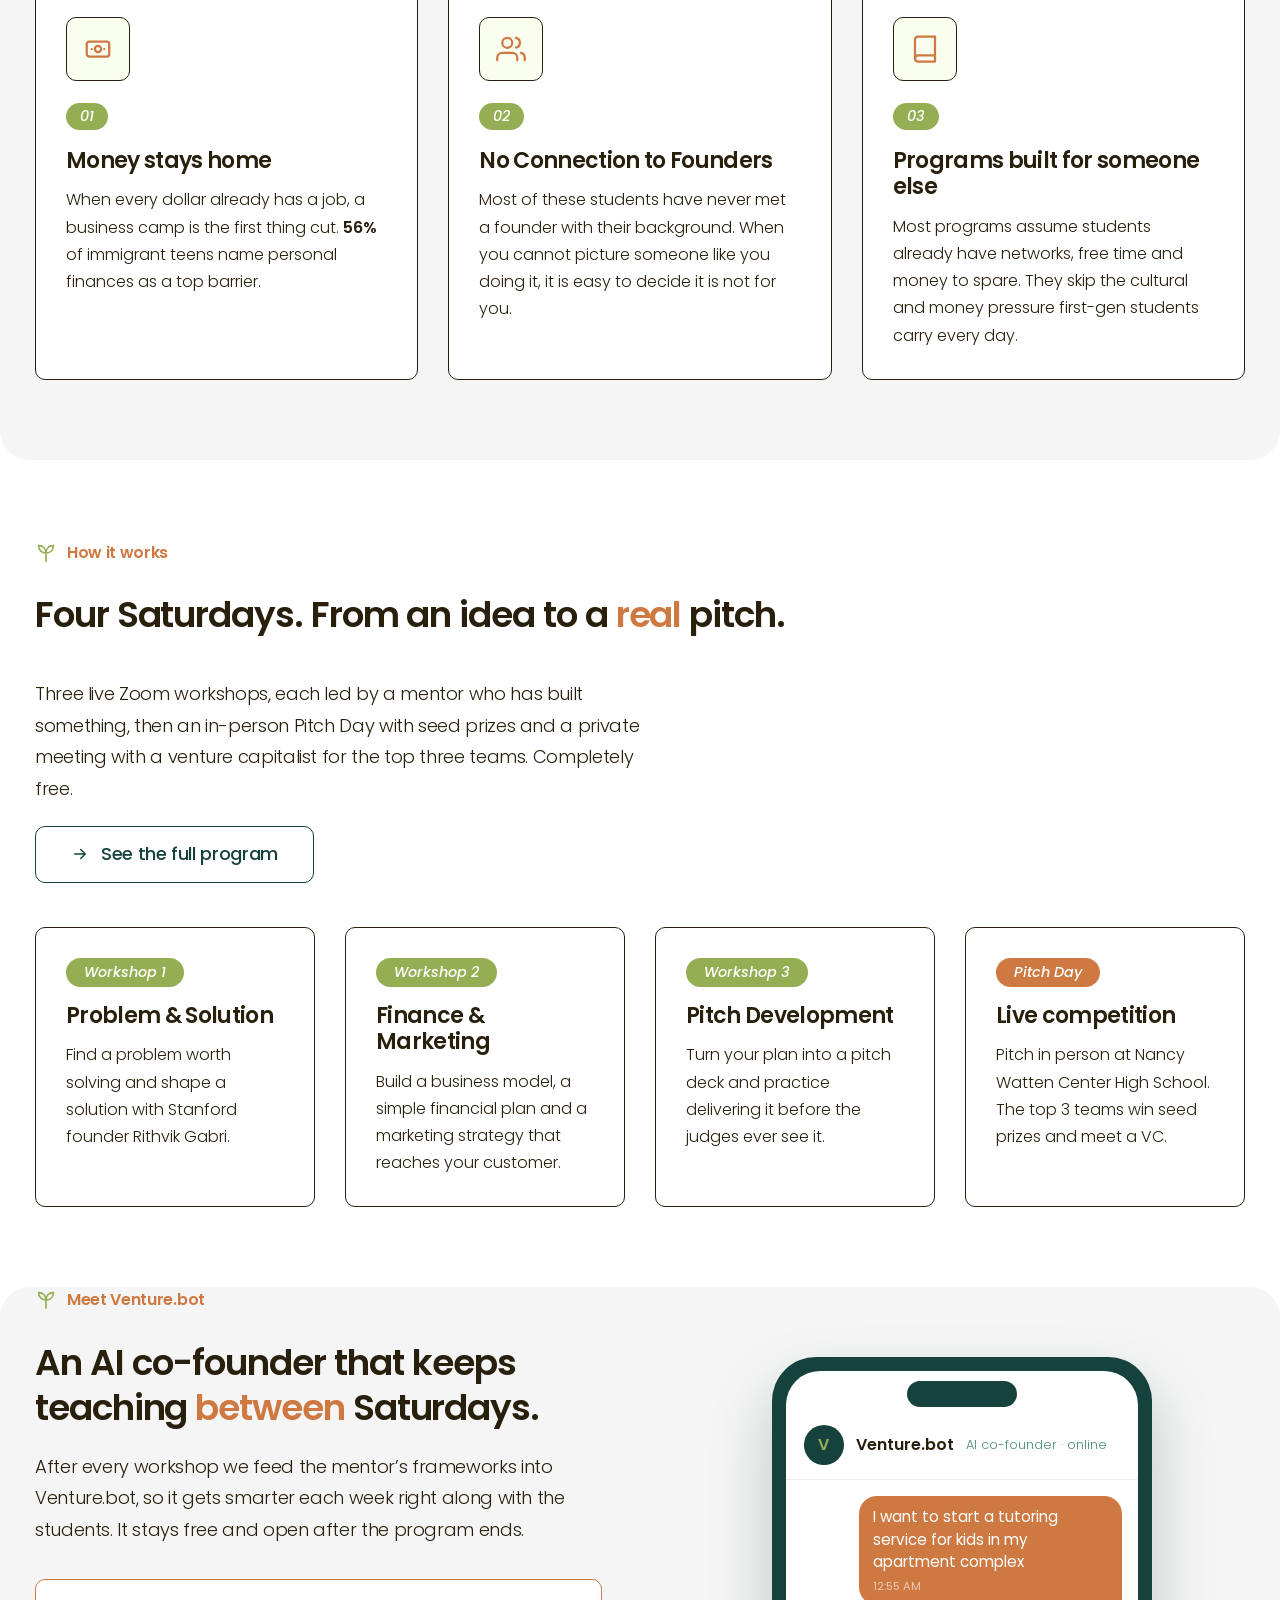
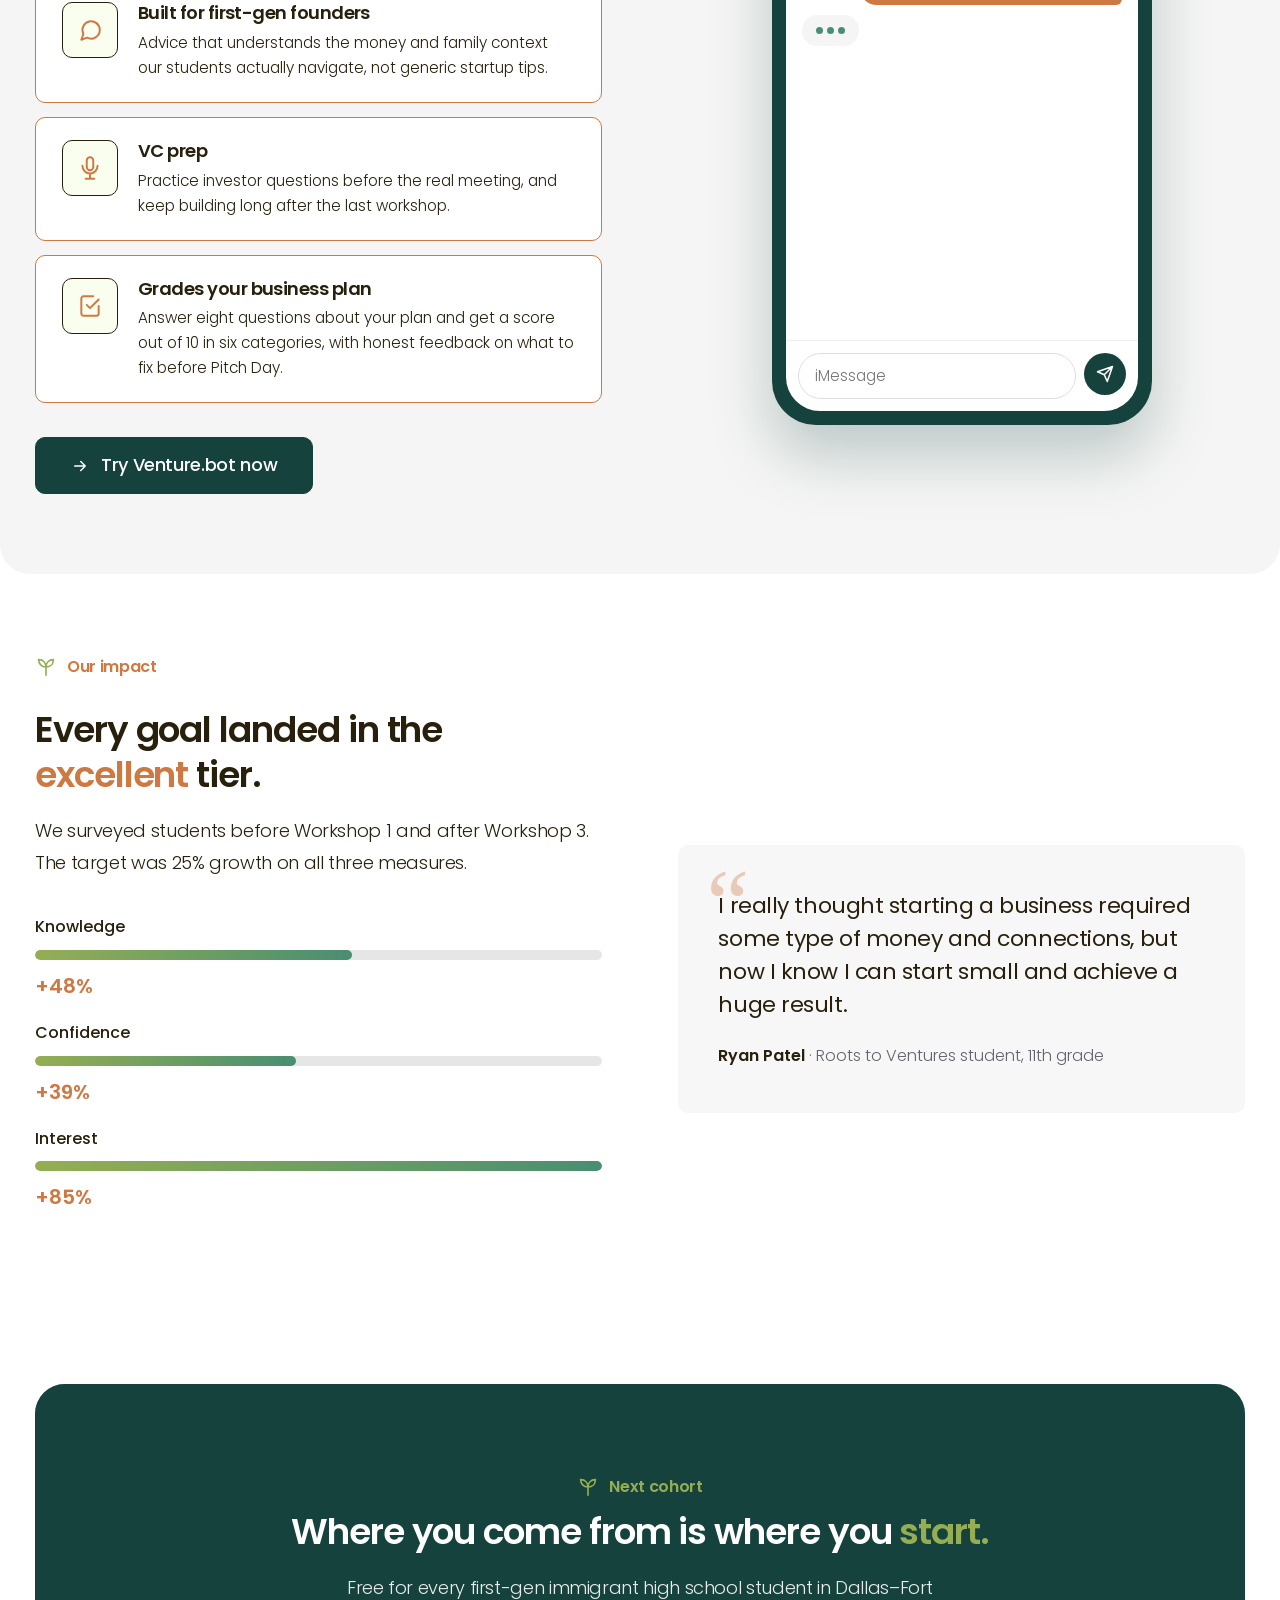
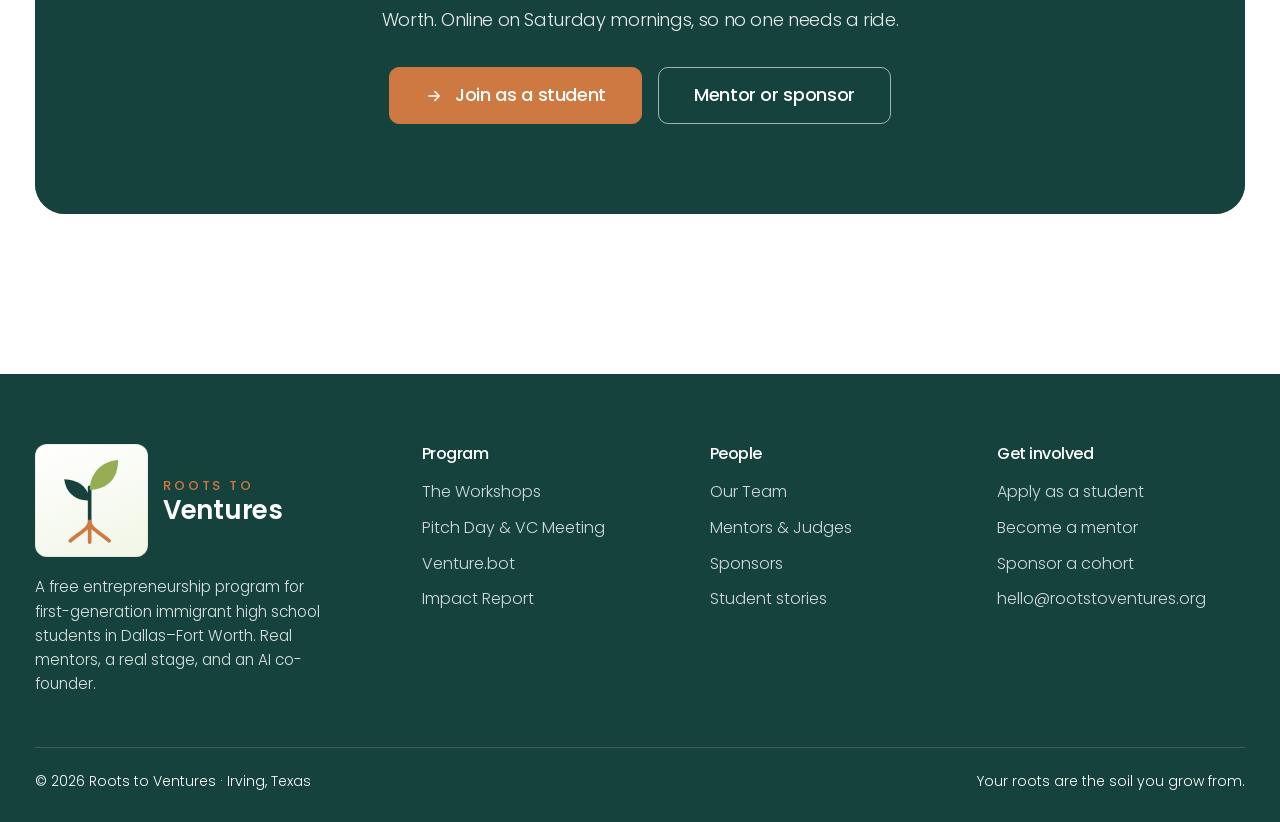
==== commit f9c863e4: "Homepage button: 'Try Venture.bot now' Co-Authored-By: Surya Raineedi <suryaraineedi@gmail.com>" ====
--- a/index.html
+++ b/index.html
@@ -196,7 +196,7 @@
           </div>
         </div>
         <div class="btn-group" style="margin-top:34px">
-          <a class="btn btn-dark btn-lg reveal" data-delay="3" href="venture-bot.html">Try the bot <svg viewBox="0 0 24 24" fill="none" stroke="currentColor" stroke-width="2" stroke-linecap="round" stroke-linejoin="round"><path d="M5 12h14M13 6l6 6-6 6"/></svg></a>
+          <a class="btn btn-dark btn-lg reveal" data-delay="3" href="venture-bot.html">Try Venture.bot now <svg viewBox="0 0 24 24" fill="none" stroke="currentColor" stroke-width="2" stroke-linecap="round" stroke-linejoin="round"><path d="M5 12h14M13 6l6 6-6 6"/></svg></a>
         </div>
       </div>
       <div class="reveal" data-delay="1">
